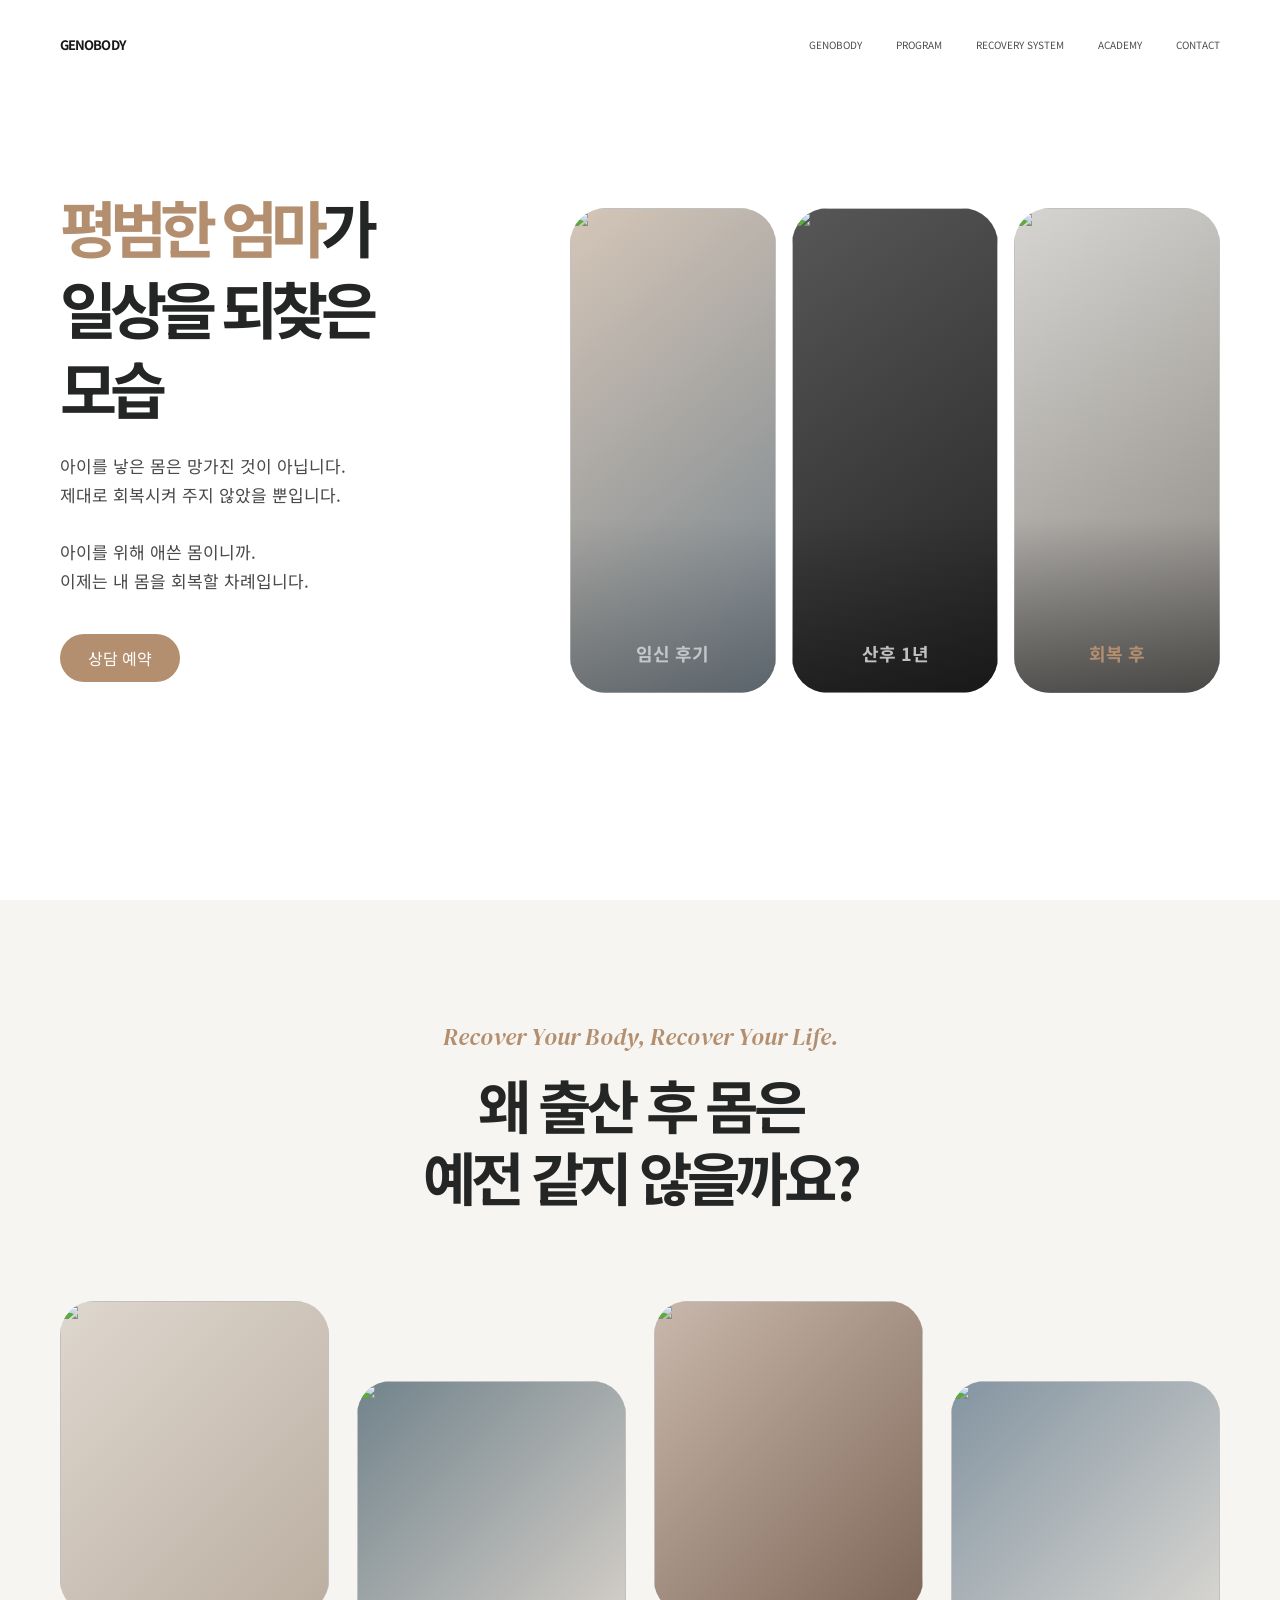
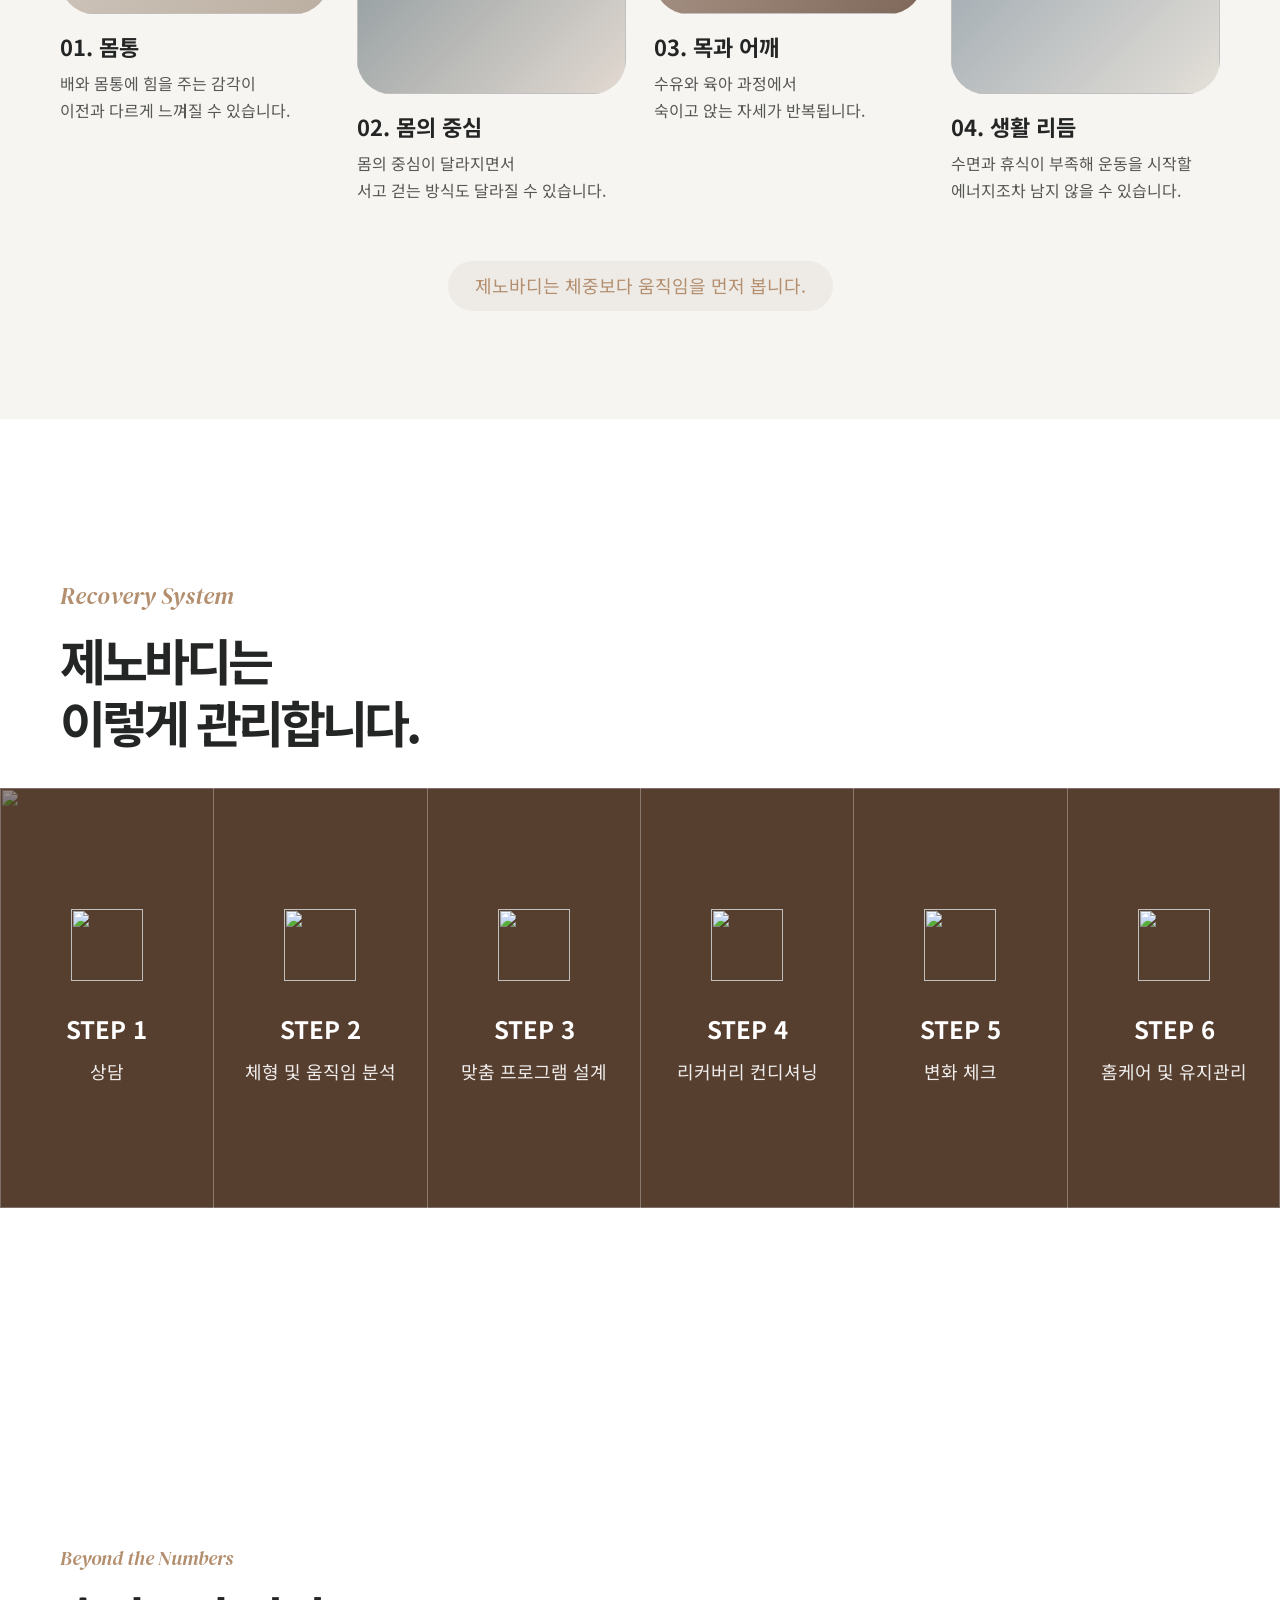
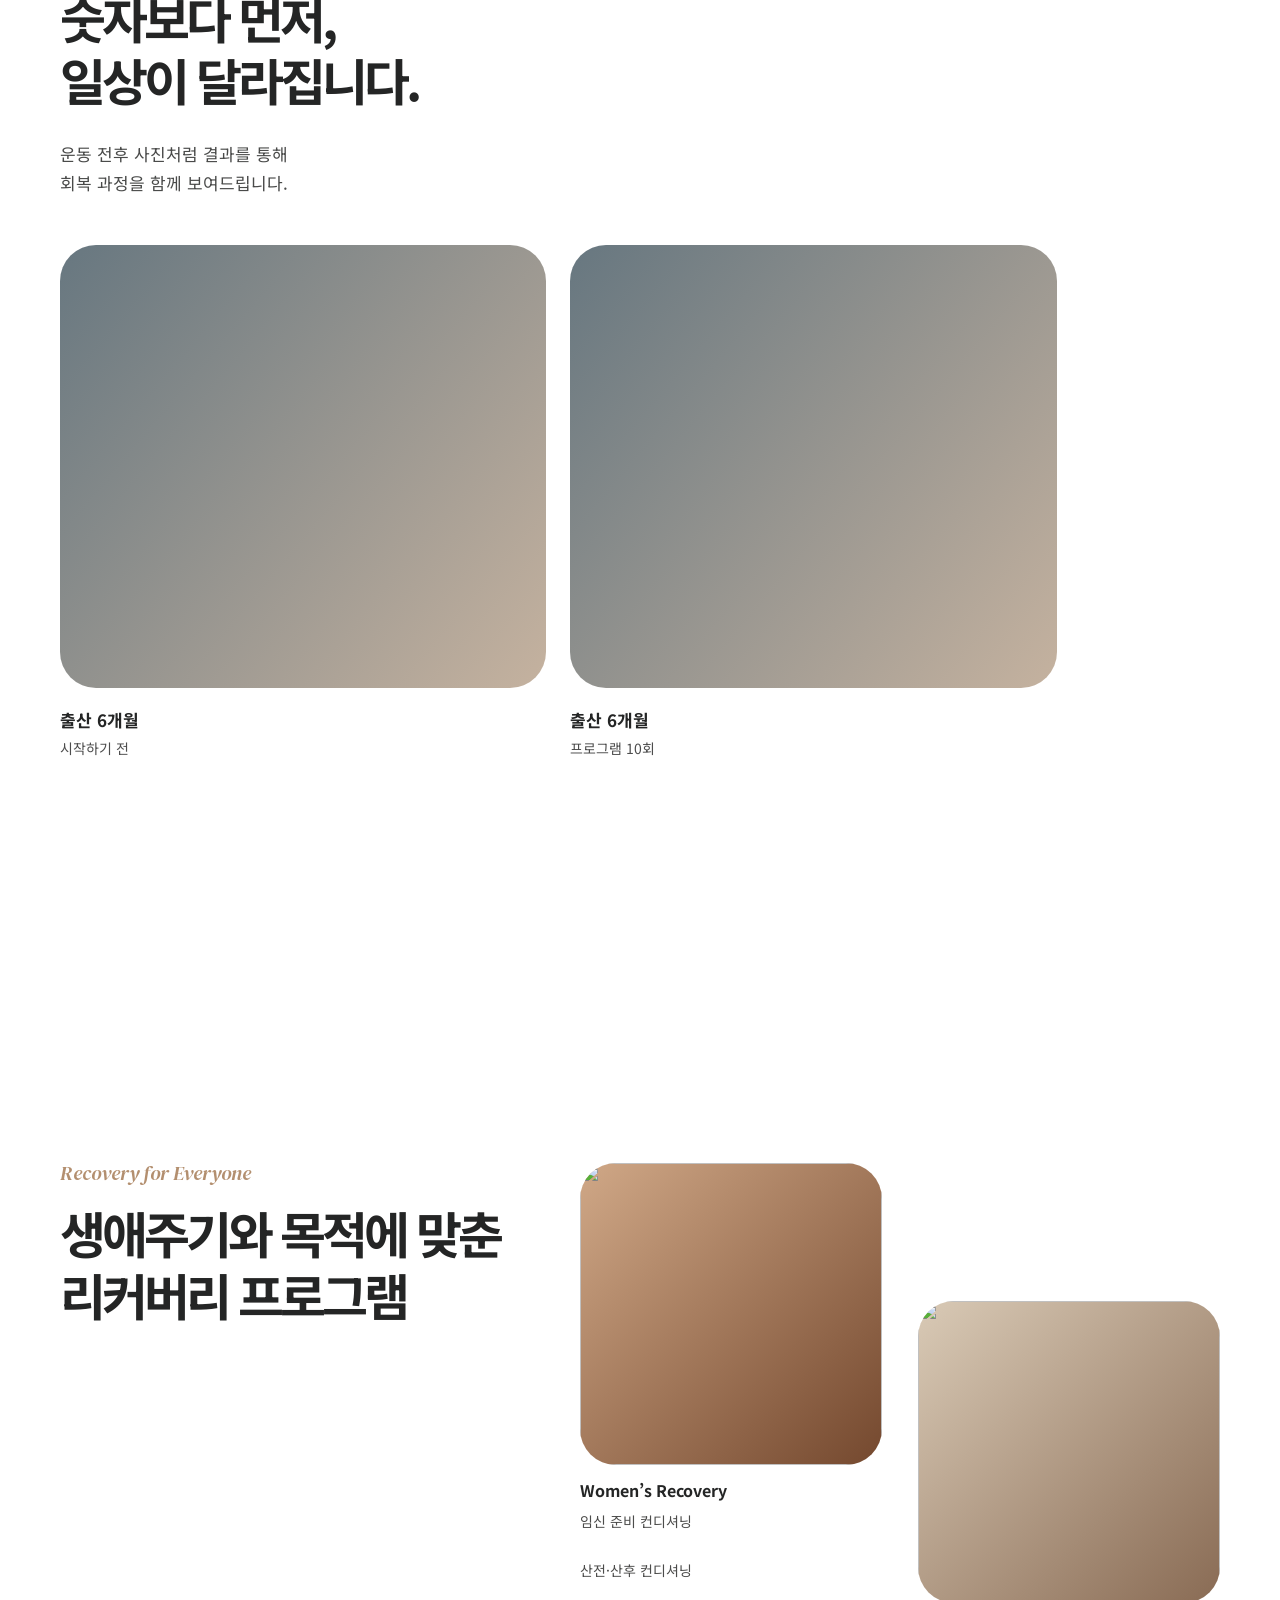
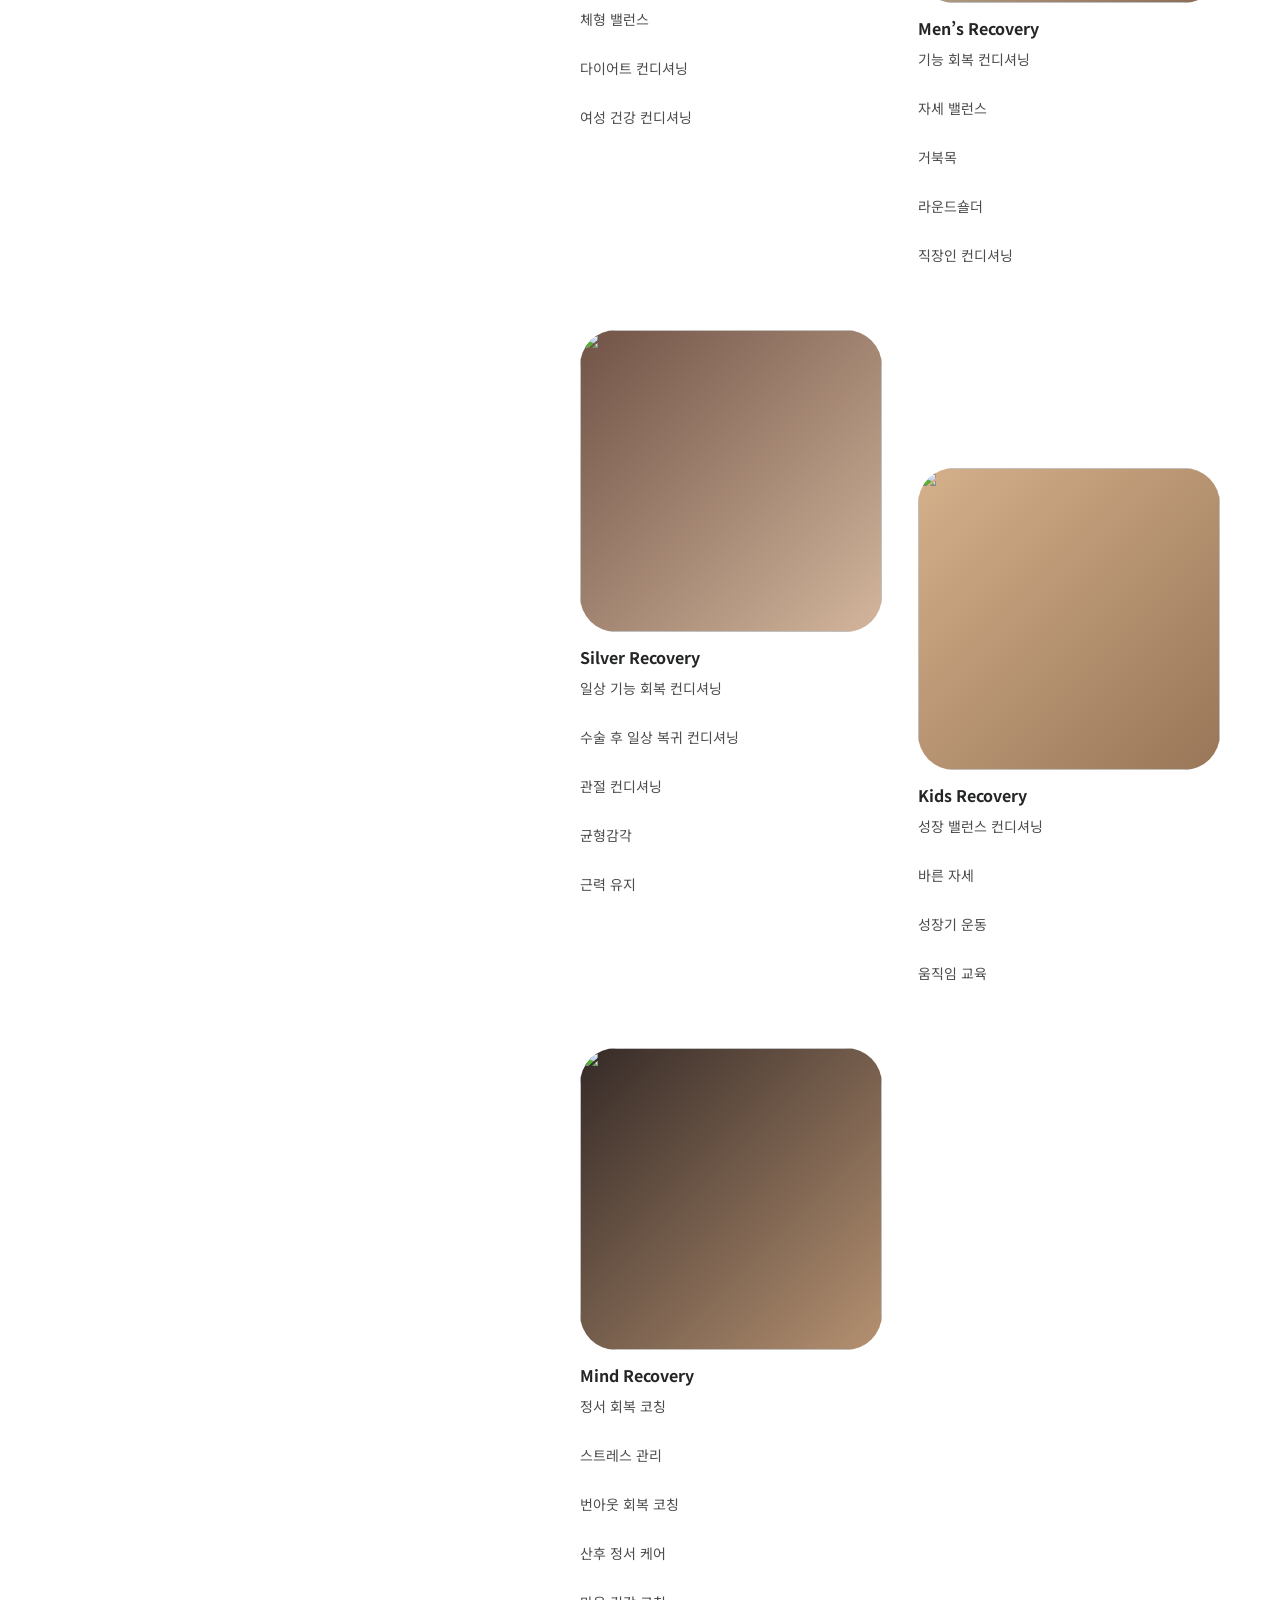
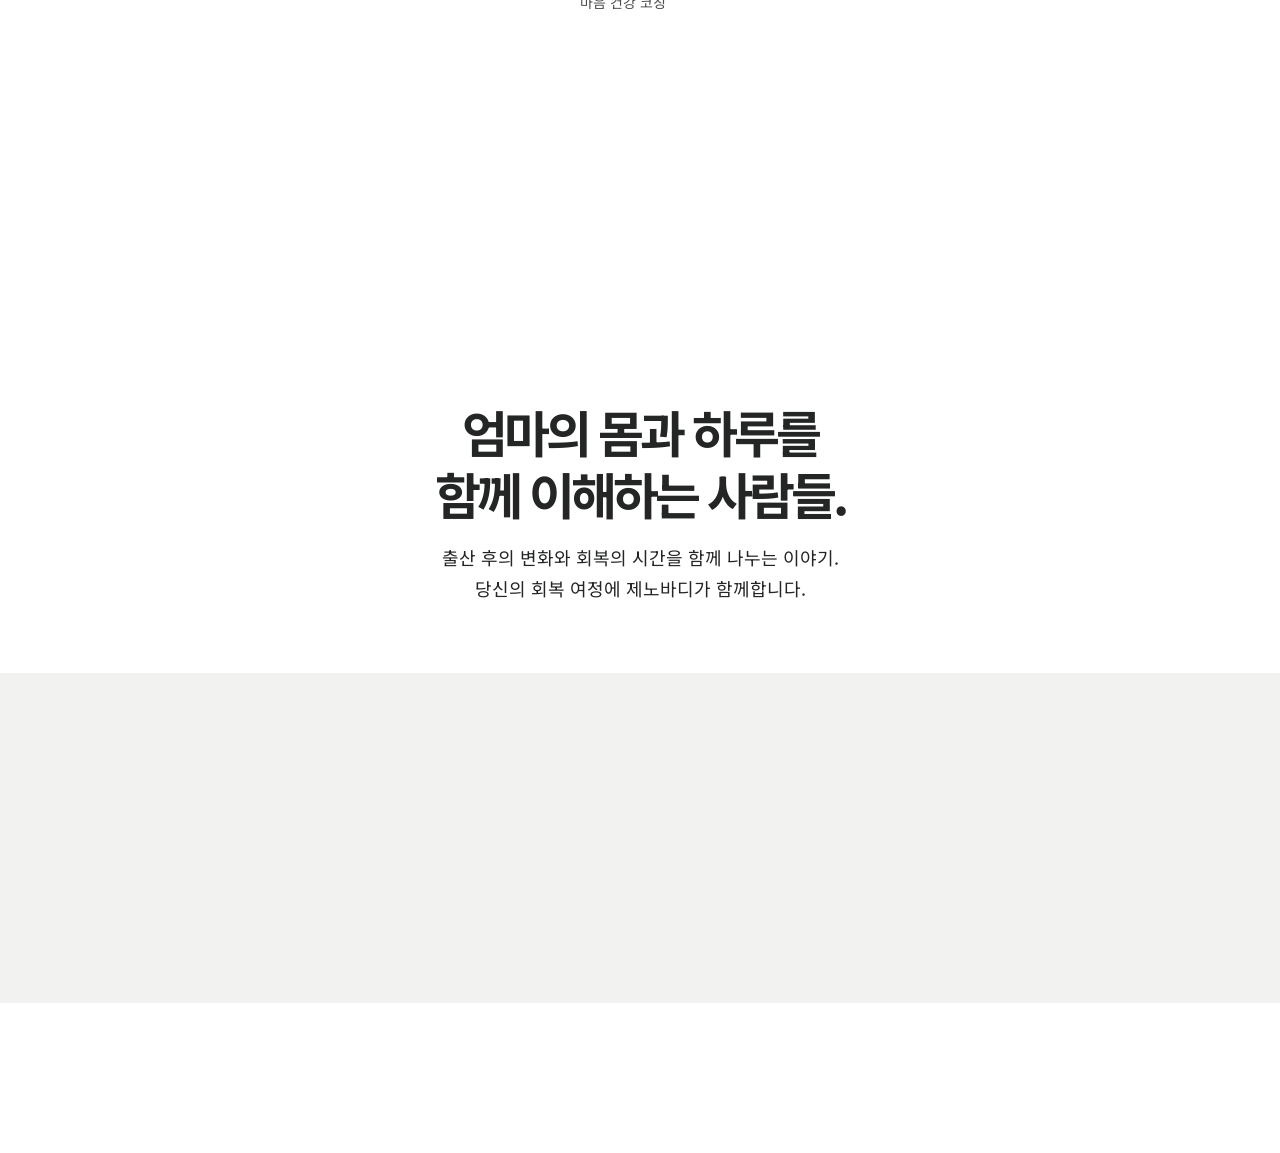
==== main/index.html @ fc2c7674 "Preserve responsive recovery-page spacing for GitHub Pages publishing Consolidate the latest spacing" ====
<!doctype html>
<html lang="ko">
  <head>
    <meta charset="UTF-8" />
    <meta name="viewport" content="width=device-width, initial-scale=1.0" />
    <title>GENOBODY — Recovery Your Body, Recover Your Life.</title>
    <link rel="stylesheet" href="../css/index.css" />
  </head>
  <body>
    <div id="geno-mom-page" class="geno-mom-page">
      <header class="geno-mom-header geno-mom-wrap">
        <a class="geno-mom-brand" href="#geno-mom-page">GENOBODY</a>
        <nav class="geno-mom-nav" aria-label="주 메뉴">
          <a href="#geno-mom-recovery">GENOBODY</a>
          <a href="#geno-mom-program">PROGRAM</a>
          <a href="#geno-mom-system">RECOVERY SYSTEM</a>
          <a href="#geno-mom-numbers">ACADEMY</a>
          <a href="#geno-mom-community">CONTACT</a>
        </nav>
      </header>
      <section class="geno-mom-hero geno-mom-wrap" aria-labelledby="geno-mom-hero-title">
        <div data-geno-mom-reveal>
          <h1 id="geno-mom-hero-title"><span class="geno-mom-accent">평범한 엄마</span>가<br class="geno-mom-break geno-mom-break--title">
            일상을 되찾은 모습
          </h1>
          <p class="geno-mom-copy">아이를 낳은 몸은 망가진 것이 아닙니다.<br class="geno-mom-break geno-mom-break--keep-mobile">
            제대로 회복시켜 주지 않았을 뿐입니다.<br class="geno-mom-break geno-mom-break--keep-mobile"><br class="geno-mom-break geno-mom-break--keep-mobile">
            아이를 위해 애쓴 몸이니까.<br class="geno-mom-break geno-mom-break--keep-mobile">
            이제는 내 몸을 회복할 차례입니다.
          </p>
          <a class="geno-mom-button" href="#geno-mom-recovery">상담 예약</a>
        </div>
        <div class="geno-mom-hero-gallery" aria-label="회복 전후 이미지 영역">
          <div class="geno-mom-media" data-geno-mom-reveal>
            <img src="https://raw.githubusercontent.com/winawon02/genobody/main/images/home_renew_01.jpg" alt="" loading="lazy">
            <span class="geno-mom-media-caption geno-mom-media-caption--half">임신 후기</span>
          </div>
          <div class="geno-mom-media" data-geno-mom-reveal>
            <img src="https://raw.githubusercontent.com/winawon02/genobody/main/images/home_renew_02.jpg" alt="" loading="lazy">
            <span class="geno-mom-media-caption geno-mom-media-caption--seventy">산후 1년</span>
          </div>
          <div class="geno-mom-media" data-geno-mom-reveal>
            <img src="https://raw.githubusercontent.com/winawon02/genobody/main/images/home_renew_03.jpg" alt="" loading="lazy">
            <span class="geno-mom-media-caption geno-mom-media-caption--accent">회복 후</span>
          </div>
        </div>
      </section>
      <section class="geno-mom-problem" id="geno-mom-recovery" aria-labelledby="geno-mom-problem-title">
        <div class="geno-mom-wrap">
          <p class="geno-mom-eyebrow" data-geno-mom-reveal>Recover Your Body, Recover Your Life.</p>
          <h2 id="geno-mom-problem-title" data-geno-mom-reveal>왜 출산 후 몸은<br class="geno-mom-break geno-mom-break--title">
            예전 같지 않을까요?
          </h2>
          <div class="geno-mom-cards">
            <article class="geno-mom-card" data-geno-mom-reveal>
              <div class="geno-mom-media">
                <img src="https://raw.githubusercontent.com/winawon02/genobody/main/images/home_renew_04.jpg" alt="" loading="lazy">
              </div>
              <strong>01. 몸통</strong>
              <p>배와 몸통에 힘을 주는 감각이<br class="geno-mom-break">
                이전과 다르게 느껴질 수 있습니다.
              </p>
            </article>
            <article class="geno-mom-card" data-geno-mom-reveal>
              <div class="geno-mom-media">
                <img src="https://raw.githubusercontent.com/winawon02/genobody/main/images/home_renew_05.jpg" alt="" loading="lazy">
              </div>
              <strong>02. 몸의 중심</strong>
              <p>몸의 중심이 달라지면서<br class="geno-mom-break">
                서고 걷는 방식도 달라질 수 있습니다.
              </p>
            </article>
            <article class="geno-mom-card" data-geno-mom-reveal>
              <div class="geno-mom-media">
                <img src="https://raw.githubusercontent.com/winawon02/genobody/main/images/home_renew_06.jpg" alt="" loading="lazy">
              </div>
              <strong>03. 목과 어깨</strong>
              <p>수유와 육아 과정에서<br class="geno-mom-break">
                숙이고 앉는 자세가 반복됩니다.
              </p>
            </article>
            <article class="geno-mom-card" data-geno-mom-reveal>
              <div class="geno-mom-media">
                <img src="https://raw.githubusercontent.com/winawon02/genobody/main/images/home_renew_07.jpg" alt="" loading="lazy">
              </div>
              <strong>04. 생활 리듬</strong>
              <p>수면과 휴식이 부족해 운동을 시작할<br class="geno-mom-break test">
                에너지조차 남지 않을 수 있습니다.
              </p>
            </article>
          </div>
          <span class="geno-mom-problem-note" data-geno-mom-reveal>제노바디는 체중보다 움직임을 먼저 봅니다.</span>
        </div>
      </section>
      <section class="geno-mom-system" id="geno-mom-system" aria-labelledby="geno-mom-system-title">
        <div class="geno-mom-system-heading geno-mom-wrap">
          <p class="geno-mom-eyebrow" data-geno-mom-reveal>Recovery System</p>
          <h2 id="geno-mom-system-title" data-geno-mom-reveal>제노바디는<br class="geno-mom-break geno-mom-break--title">
            이렇게 관리합니다.
          </h2>
        </div>
        <div class="geno-mom-banner">
          <img src="https://raw.githubusercontent.com/winawon02/genobody/main/images/home_renew_08.jpg" alt="" loading="lazy">
          <div class="geno-mom-step" data-geno-mom-reveal>
            <img class="geno-mom-step-icon" src="https://raw.githubusercontent.com/winawon02/genobody/main/images/home_process_01.png" alt="">
            <b>STEP 1</b>
            <small>상담</small>
          </div>
          <div class="geno-mom-step" data-geno-mom-reveal>
            <img class="geno-mom-step-icon" src="https://raw.githubusercontent.com/winawon02/genobody/main/images/home_process_02.png" alt="">
            <b>STEP 2</b>
            <small>체형 및 움직임 분석</small>
          </div>
          <div class="geno-mom-step" data-geno-mom-reveal>
            <img class="geno-mom-step-icon" src="https://raw.githubusercontent.com/winawon02/genobody/main/images/home_process_03.png" alt="">
            <b>STEP 3</b>
            <small>맞춤 프로그램 설계</small>
          </div>
          <div class="geno-mom-step" data-geno-mom-reveal>
            <img class="geno-mom-step-icon" src="https://raw.githubusercontent.com/winawon02/genobody/main/images/home_process_04.png" alt="">
            <b>STEP 4</b>
            <small>리커버리 컨디셔닝</small>
          </div>
          <div class="geno-mom-step" data-geno-mom-reveal>
            <img class="geno-mom-step-icon" src="https://raw.githubusercontent.com/winawon02/genobody/main/images/home_process_05.png" alt="">
            <b>STEP 5</b>
            <small>변화 체크</small>
          </div>
          <div class="geno-mom-step" data-geno-mom-reveal>
            <img class="geno-mom-step-icon" src="https://raw.githubusercontent.com/winawon02/genobody/main/images/home_process_06.png" alt="">
            <b>STEP 6</b>
            <small>홈케어 및 유지관리</small>
          </div>
        </div>
      </section>
      <section class="geno-mom-numbers" id="geno-mom-numbers" aria-labelledby="geno-mom-numbers-title">
        <div class="geno-mom-numbers-copy">
          <p class="geno-mom-eyebrow">Beyond the Numbers</p>
          <h2 id="geno-mom-numbers-title">숫자보다 먼저,<br class="geno-mom-break geno-mom-break--title">
            일상이 달라집니다.
          </h2>
          <p class="geno-mom-copy">운동 전후 사진처럼 결과를 통해<br class="geno-mom-break">
            회복 과정을 함께 보여드립니다.
          </p>
        </div>
        <div class="geno-mom-comparison" aria-label="회복 전후 사례 슬라이드. 마우스로 끌어 넘길 수 있습니다." aria-roledescription="carousel" tabindex="0">
          <div class="geno-mom-comparison-track">
            <article class="geno-mom-comparison-slide">
              <div class="geno-mom-media">
              </div>
              <b>출산 6개월</b>
              <span>시작하기 전</span>
            </article>
            <article class="geno-mom-comparison-slide">
              <div class="geno-mom-media">
              </div>
              <b>출산 6개월</b>
              <span>프로그램 10회</span>
            </article>
          </div>
        </div>
      </section>
      <section class="geno-mom-program geno-mom-wrap" id="geno-mom-program" aria-labelledby="geno-mom-program-title">
        <div class="geno-mom-program-intro" data-geno-mom-reveal>
          <p class="geno-mom-eyebrow">Recovery for Everyone</p>
          <h2 id="geno-mom-program-title">생애주기와 목적에 맞춘<br class="geno-mom-break geno-mom-break--title">
            리커버리 프로그램
          </h2>
        </div>
        <div class="geno-mom-program-grid">
          <article class="geno-mom-program-card" data-geno-mom-reveal>
            <div class="geno-mom-media">
              <img src="https://raw.githubusercontent.com/winawon02/genobody/main/images/home_renew_09.jpg" alt="" loading="lazy">
            </div>
            <h3>Women’s Recovery</h3>
            <p>임신 준비 컨디셔닝<br class="geno-mom-break geno-mom-break--keep-mobile">
              산전·산후 컨디셔닝<br class="geno-mom-break geno-mom-break--keep-mobile">
              체형 밸런스<br class="geno-mom-break geno-mom-break--keep-mobile">
              다이어트 컨디셔닝<br class="geno-mom-break geno-mom-break--keep-mobile">
              여성 건강 컨디셔닝
            </p>
          </article>
          <article class="geno-mom-program-card" data-geno-mom-reveal>
            <div class="geno-mom-media">
              <img src="https://raw.githubusercontent.com/winawon02/genobody/main/images/home_renew_10.jpg" alt="" loading="lazy">
            </div>
            <h3>Men’s Recovery</h3>
            <p>기능 회복 컨디셔닝<br class="geno-mom-break">
              자세 밸런스<br class="geno-mom-break">
              거북목<br class="geno-mom-break">
              라운드숄더<br class="geno-mom-break">
              직장인 컨디셔닝
            </p>
          </article>
          <article class="geno-mom-program-card" data-geno-mom-reveal>
            <div class="geno-mom-media">
              <img src="https://raw.githubusercontent.com/winawon02/genobody/main/images/home_renew_11.jpg" alt="" loading="lazy">
            </div>
            <h3>Silver Recovery</h3>
            <p>일상 기능 회복 컨디셔닝<br class="geno-mom-break">
              수술 후 일상 복귀 컨디셔닝<br class="geno-mom-break">
              관절 컨디셔닝<br class="geno-mom-break">
              균형감각<br class="geno-mom-break">
              근력 유지
            </p>
          </article>
          <article class="geno-mom-program-card" data-geno-mom-reveal>
            <div class="geno-mom-media">
              <img src="https://raw.githubusercontent.com/winawon02/genobody/main/images/home_renew_12.jpg" alt="" loading="lazy">
            </div>
            <h3>Kids Recovery</h3>
            <p>성장 밸런스 컨디셔닝<br class="geno-mom-break">
              바른 자세<br class="geno-mom-break">
              성장기 운동<br class="geno-mom-break">
              움직임 교육
            </p>
          </article>
          <article class="geno-mom-program-card" data-geno-mom-reveal>
            <div class="geno-mom-media">
              <img src="https://raw.githubusercontent.com/winawon02/genobody/main/images/home_renew_13.jpg" alt="" loading="lazy">
            </div>
            <h3>Mind Recovery</h3>
            <p>정서 회복 코칭<br class="geno-mom-break">
              스트레스 관리<br class="geno-mom-break">
              번아웃 회복 코칭<br class="geno-mom-break">
              산후 정서 케어<br class="geno-mom-break">
              마음 건강 코칭
            </p>
          </article>
        </div>
      </section>
      <section class="geno-mom-community" id="geno-mom-community" aria-labelledby="geno-mom-community-title">
        <div class="geno-mom-wrap">
          <h2 id="geno-mom-community-title">엄마의 몸과 하루를<br class="geno-mom-break geno-mom-break--title">
            함께 이해하는 사람들.
          </h2>
          <p>출산 후의 변화와 회복의 시간을 함께 나누는 이야기.<br class="geno-mom-break geno-mom-break--keep-mobile">
            당신의 회복 여정에 제노바디가 함께합니다.
          </p>
        </div>
        <div class="geno-mom-community-list" aria-label="커뮤니티 이미지 롤링 영역">
          <div class="geno-mom-community-track">
            <div class="geno-mom-community-set">
              <div class="geno-mom-media">
              </div>
              <div class="geno-mom-media">
              </div>
              <div class="geno-mom-media">
              </div>
              <div class="geno-mom-media">
              </div>
              <div class="geno-mom-media">
              </div>
              <div class="geno-mom-media">
              </div>
              <div class="geno-mom-media">
              </div>
              <div class="geno-mom-media">
              </div>
            </div>
            <div class="geno-mom-community-set" aria-hidden="true">
              <div class="geno-mom-media">
              </div>
              <div class="geno-mom-media">
              </div>
              <div class="geno-mom-media">
              </div>
              <div class="geno-mom-media">
              </div>
              <div class="geno-mom-media">
              </div>
              <div class="geno-mom-media">
              </div>
              <div class="geno-mom-media">
              </div>
              <div class="geno-mom-media">
              </div>
            </div>
          </div>
        </div>
      </section>
      <footer></footer>
      <script src="../js/index.js"></script>
    </div>
  </body>
</html>
---- css/index.css ----
@import url("https://fonts.googleapis.com/css2?family=DM+Serif+Display:ital@0;1&family=Noto+Sans+KR:wght@400;500;600;700&display=swap");

body { margin:0; }

#geno-mom-page { --ink:#242525; --paper:#fff; --cream:#f6f5f1; --accent:#b38f6f; --line:#e5e2dc; --content-gutter:max(60px,calc((100vw - 1440px) / 2)); --section-title-width:440px; --section-content-gap:80px; }
#geno-mom-page, #geno-mom-page * { box-sizing:border-box; }
#geno-mom-page { scroll-behavior:smooth; }
#geno-mom-page { position:relative; color:var(--ink); background:var(--paper); font-family:"Noto Sans KR", Arial, sans-serif; font-size:16px; line-height:1.65; }
#geno-mom-page img { display:block; width:100%; height:100%; object-fit:cover; }
#geno-mom-page .geno-mom-wrap { width:min(100% - 120px, 1440px); margin:auto; }
#geno-mom-page .geno-mom-eyebrow { margin:0 0 18px; color:var(--accent); font:italic 20px/1 "DM Serif Display", serif; }
#geno-mom-page .geno-mom-accent { color:var(--accent); }
#geno-mom-page h1, #geno-mom-page h2, #geno-mom-page h3, #geno-mom-page p { margin-top:0; overflow-wrap:break-word; word-break:keep-all; }
#geno-mom-page h2 { margin-bottom:36px; font-size:50px; letter-spacing:-.08em; line-height:1.24; }
#geno-mom-page .geno-mom-copy { max-width:430px; margin-bottom:38px; color:#494a49; font-size:17px; line-height:1.7; }
#geno-mom-page .geno-mom-media { position:relative; overflow:hidden; background:linear-gradient(135deg,#ded7ce,#bbaea1); }
#geno-mom-page .geno-mom-button { display:inline-flex; align-items:center; min-height:48px; padding:0 28px; border-radius:99px; background:var(--accent); color:#fff; font-size:16px; text-decoration:none; }
#geno-mom-page .geno-mom-header { position:absolute; top:0; left:50%; z-index:10; height:90px; display:flex; align-items:center; justify-content:space-between; transform:translateX(-50%); }
#geno-mom-page .geno-mom-brand { color:#161717; font-size:13px; font-weight:700; letter-spacing:-.07em; text-decoration:none; }
#geno-mom-page .geno-mom-nav { display:flex; gap:34px; }
#geno-mom-page .geno-mom-nav a { color:#4d4e4d; font-size:10px; text-decoration:none; }

#geno-mom-page .geno-mom-hero { min-height:100vh; display:grid; grid-template-columns:minmax(390px,.88fr) 1.52fr; align-items:center; gap:120px; padding:0; }
#geno-mom-page .geno-mom-hero h1 { margin-bottom:24px; font-size:62px; letter-spacing:-.11em; line-height:1.3; }
#geno-mom-page .geno-mom-hero .geno-mom-button { margin-bottom:32px; }
#geno-mom-page .geno-mom-hero-gallery { display:grid; grid-template-columns:repeat(3,1fr); gap:16px; height:485px; }
#geno-mom-page .geno-mom-hero-gallery .geno-mom-media { border-radius:36px; }
#geno-mom-page .geno-mom-hero-gallery .geno-mom-media:nth-child(1) { background:linear-gradient(140deg,#d5c6b8,#75828b); }
#geno-mom-page .geno-mom-hero-gallery .geno-mom-media:nth-child(2) { background:linear-gradient(145deg,#585757,#242424); }
#geno-mom-page .geno-mom-hero-gallery .geno-mom-media:nth-child(3) { background:linear-gradient(145deg,#d7d5d1,#888581); }
#geno-mom-page .geno-mom-media-caption { position:absolute; right:0; bottom:0; left:0; z-index:2; display:grid; height:36%; align-items:end; padding:0 16px 24px; background:linear-gradient(to bottom,transparent,rgba(0,0,0,.46)); color:#fff; font-size:18px; font-weight:700; text-align:center; }
#geno-mom-page .geno-mom-media-caption--half { opacity:.5; }
#geno-mom-page .geno-mom-media-caption--seventy { opacity:.7; }
#geno-mom-page .geno-mom-media-caption--accent { color:var(--accent); }

#geno-mom-page .geno-mom-problem { padding:125px 0 108px; background:var(--cream); text-align:center; }
#geno-mom-page .geno-mom-problem .geno-mom-wrap { width:min(100% - 120px, 1680px); }
#geno-mom-page .geno-mom-problem .geno-mom-eyebrow { margin-bottom:20px; font-size:24px; }
#geno-mom-page .geno-mom-problem h2 { margin-bottom:88px; font-size:58px; }
#geno-mom-page .geno-mom-cards { display:grid; grid-template-columns:repeat(4,1fr); gap:28px; text-align:left; }
#geno-mom-page .geno-mom-card .geno-mom-media { aspect-ratio:.86/1; border-radius:34px; margin-bottom:18px; }
#geno-mom-page .geno-mom-card:nth-child(even) { padding-top:80px; }
#geno-mom-page .geno-mom-card:nth-child(2) .geno-mom-media { background:linear-gradient(135deg,#71838b,#e2d9d1); }
#geno-mom-page .geno-mom-card:nth-child(3) .geno-mom-media { background:linear-gradient(135deg,#c9b8ac,#7e6758); }
#geno-mom-page .geno-mom-card:nth-child(4) .geno-mom-media { background:linear-gradient(135deg,#8394a1,#e5e0d9); }
#geno-mom-page .geno-mom-card strong { display:block; margin-bottom:10px; font-size:22px; line-height:1.3; }
#geno-mom-page .geno-mom-card p { margin:0; color:#575756; font-size:16px; line-height:1.65; }
#geno-mom-page .geno-mom-problem-note { display:inline-block; margin-top:58px; padding:10px 27px; border-radius:99px; color:var(--accent); background:#eeeae5; font-size:18px; }

#geno-mom-page .geno-mom-system { width:100%; padding:165px 0 190px; }
#geno-mom-page .geno-mom-system-heading { width:min(100% - 120px, 1680px); margin:0 auto; }
#geno-mom-page .geno-mom-system .geno-mom-eyebrow { margin-bottom:20px; font-size:24px; }
#geno-mom-page .geno-mom-system .geno-mom-banner { position:relative; display:grid; grid-template-columns:repeat(6,1fr); min-height:420px; overflow:hidden; color:#fff; background:#6f5f52; }
#geno-mom-page .geno-mom-system .geno-mom-banner > img { position:absolute; inset:0; z-index:0; width:100%; height:100%; object-fit:cover; }
#geno-mom-page .geno-mom-system .geno-mom-banner::before { position:absolute; z-index:1; inset:0; content:""; background:rgba(65,35,18,.52); }
#geno-mom-page .geno-mom-step { position:relative; z-index:2; display:flex; flex-direction:column; align-items:center; justify-content:center; padding:48px 18px; text-align:center; }
#geno-mom-page .geno-mom-step + .geno-mom-step { border-left:1px solid rgba(255,255,255,.3); }
#geno-mom-page .geno-mom-step-icon { display:block; width:72px; height:72px; margin-bottom:28px; object-fit:contain; }
#geno-mom-page .geno-mom-step b { display:block; margin-bottom:8px; font-size:24px; }
#geno-mom-page .geno-mom-step small { opacity:.9; font-size:18px; }

#geno-mom-page .geno-mom-numbers { display:block; padding:150px 0 205px; }
#geno-mom-page .geno-mom-numbers-copy { width:var(--section-title-width); min-width:var(--section-title-width); margin:0 0 48px var(--content-gutter); }
#geno-mom-page .geno-mom-numbers .geno-mom-comparison { width:100%; margin-left:0; padding-left:0; }
#geno-mom-page .geno-mom-numbers h2 { margin-bottom:30px; }
#geno-mom-page .geno-mom-numbers h2, #geno-mom-page .geno-mom-program h2 { min-width:var(--section-title-width); }
#geno-mom-page .geno-mom-comparison { min-width:0; overflow-x:auto; overflow-y:hidden; padding:0 0 18px; cursor:grab; -ms-overflow-style:none; scrollbar-width:none; scroll-snap-type:x mandatory; overscroll-behavior-x:contain; touch-action:pan-y; user-select:none; }
#geno-mom-page .geno-mom-comparison::-webkit-scrollbar { display:none; }
#geno-mom-page .geno-mom-comparison.geno-mom-is-dragging { cursor:grabbing; scroll-snap-type:none; }
#geno-mom-page .geno-mom-comparison-track { display:flex; width:max-content; gap:24px; padding:0 70px 0 var(--content-gutter); }
#geno-mom-page .geno-mom-comparison-slide { flex:0 0 clamp(460px,38vw,620px); scroll-snap-align:start; }
#geno-mom-page .geno-mom-comparison .geno-mom-media { aspect-ratio:1/.91; border-radius:36px; }
#geno-mom-page .geno-mom-comparison .geno-mom-media:nth-child(1) { background:linear-gradient(130deg,#677780,#c5b29f); }
#geno-mom-page .geno-mom-comparison .geno-mom-media:nth-child(2) { background:linear-gradient(130deg,#292727,#b4b4b2); }
#geno-mom-page .geno-mom-comparison b { display:block; margin-top:18px; font-size:17px; }
#geno-mom-page .geno-mom-comparison span { color:#4d4d4d; font-size:14px; }

#geno-mom-page .geno-mom-program { display:grid; grid-template-columns:var(--section-title-width) minmax(0,1fr); gap:var(--section-content-gap); padding:180px 0 250px; }
#geno-mom-page .geno-mom-program h2 { max-width:var(--section-title-width); }
#geno-mom-page .geno-mom-program-grid { display:grid; grid-template-columns:1fr 1fr; align-items:start; gap:62px 36px; }
#geno-mom-page .geno-mom-program-card .geno-mom-media { aspect-ratio:1/1; border-radius:36px; margin-bottom:12px; }
#geno-mom-page .geno-mom-program-card:nth-child(1) .geno-mom-media { background:linear-gradient(135deg,#d0a887,#74482e); }
#geno-mom-page .geno-mom-program-card:nth-child(2) { margin-top:138px; }
#geno-mom-page .geno-mom-program-card:nth-child(2) .geno-mom-media { background:linear-gradient(135deg,#d9cab6,#896b54); }
#geno-mom-page .geno-mom-program-card:nth-child(3) .geno-mom-media { background:linear-gradient(135deg,#715347,#d3b69c); }
#geno-mom-page .geno-mom-program-card:nth-child(4) { margin-top:138px; }
#geno-mom-page .geno-mom-program-card:nth-child(4) .geno-mom-media { background:linear-gradient(135deg,#d5b08b,#987657); }
#geno-mom-page .geno-mom-program-card:nth-child(5) .geno-mom-media { background:linear-gradient(135deg,#352a27,#b59171); }
#geno-mom-page .geno-mom-program-card h3 { margin:0 0 6px; font-size:16px; }
#geno-mom-page .geno-mom-program-card p { margin:0; white-space:pre-line; color:#4c4c4b; font-size:14px; line-height:1.75; }

#geno-mom-page .geno-mom-community { padding:135px 0 0; text-align:center; }
#geno-mom-page .geno-mom-community h2 { margin-bottom:18px; }
#geno-mom-page .geno-mom-community p { max-width:700px; margin:0 auto 70px; font-size:18px; line-height:1.7; }
#geno-mom-page .geno-mom-community-list { overflow:hidden; width:100%; }
#geno-mom-page .geno-mom-community-track { display:flex; width:max-content; gap:16px; animation:geno-mom-community-roll 38s linear infinite; }
#geno-mom-page .geno-mom-community-set { display:flex; gap:16px; }
#geno-mom-page .geno-mom-community-list .geno-mom-media { height:330px; flex:0 0 350px; border-radius:0; background:#f2f2f1; }
#geno-mom-page .geno-mom-community-list .geno-mom-media:nth-child(2) { flex-basis:430px; }
#geno-mom-page .geno-mom-community-list .geno-mom-media:nth-child(3) { flex-basis:310px; }
#geno-mom-page .geno-mom-community-list .geno-mom-media:nth-child(4) { flex-basis:390px; }
#geno-mom-page .geno-mom-community-list .geno-mom-media:nth-child(5) { flex-basis:335px; }
#geno-mom-page .geno-mom-community-list .geno-mom-media:nth-child(6) { flex-basis:450px; }
#geno-mom-page .geno-mom-community-list .geno-mom-media:nth-child(7) { flex-basis:300px; }
#geno-mom-page .geno-mom-community-list .geno-mom-media:nth-child(8) { flex-basis:375px; }
#geno-mom-page .geno-mom-community-list:hover .geno-mom-community-track { animation-play-state:paused; }
@keyframes geno-mom-community-roll { to { transform:translateX(calc(-50% - 8px)); } }
@media (min-width:701px) { #geno-mom-page .geno-mom-program-intro { position:sticky; top:120px; align-self:start; } }
@media (prefers-reduced-motion: no-preference) {
  #geno-mom-page.geno-mom-motion-ready [data-geno-mom-reveal] { opacity:0; transform:translateY(42px); transition:opacity .7s ease,transform .8s cubic-bezier(.22,1,.36,1); transition-delay:var(--reveal-delay,0ms); will-change:opacity,transform; }
  #geno-mom-page.geno-mom-motion-ready .geno-mom-step[data-geno-mom-reveal] { transform:translateY(20px) scale(.96); }
  #geno-mom-page.geno-mom-motion-ready [data-geno-mom-reveal].geno-mom-is-visible { opacity:1; transform:translateY(0) scale(1); }
  #geno-mom-page .geno-mom-hero > :first-child { --reveal-delay:80ms; }
  #geno-mom-page .geno-mom-hero-gallery .geno-mom-media:nth-child(1) { --reveal-delay:180ms; }
  #geno-mom-page .geno-mom-hero-gallery .geno-mom-media:nth-child(2) { --reveal-delay:300ms; }
  #geno-mom-page .geno-mom-hero-gallery .geno-mom-media:nth-child(3) { --reveal-delay:420ms; }
  #geno-mom-page .geno-mom-problem .geno-mom-card:nth-child(1), #geno-mom-page .geno-mom-system .geno-mom-step:nth-child(1), #geno-mom-page .geno-mom-program-card:nth-child(1) { --reveal-delay:0ms; }
  #geno-mom-page .geno-mom-problem .geno-mom-card:nth-child(2), #geno-mom-page .geno-mom-system .geno-mom-step:nth-child(2), #geno-mom-page .geno-mom-program-card:nth-child(2) { --reveal-delay:90ms; }
  #geno-mom-page .geno-mom-problem .geno-mom-card:nth-child(3), #geno-mom-page .geno-mom-system .geno-mom-step:nth-child(3), #geno-mom-page .geno-mom-program-card:nth-child(3) { --reveal-delay:180ms; }
  #geno-mom-page .geno-mom-problem .geno-mom-card:nth-child(4), #geno-mom-page .geno-mom-system .geno-mom-step:nth-child(4), #geno-mom-page .geno-mom-program-card:nth-child(4) { --reveal-delay:270ms; }
  #geno-mom-page .geno-mom-system .geno-mom-step:nth-child(5), #geno-mom-page .geno-mom-program-card:nth-child(5) { --reveal-delay:360ms; }
  #geno-mom-page .geno-mom-system .geno-mom-step:nth-child(6) { --reveal-delay:450ms; }
}
@media (prefers-reduced-motion: reduce) { #geno-mom-page .geno-mom-community-list { overflow-x:auto; } #geno-mom-page .geno-mom-community-track { animation:none; } }
#geno-mom-page footer { height:150px; }

@media (max-width: 700px) {
  #geno-mom-page { font-size:14px; }
  #geno-mom-page .geno-mom-break { display:none; }
  #geno-mom-page .geno-mom-break--title { display:block; }
  #geno-mom-page .geno-mom-break--keep-mobile { display:block; }
  #geno-mom-page .geno-mom-wrap { width:min(100% - 40px, 520px); }
  #geno-mom-page .geno-mom-header { height:62px; }
  #geno-mom-page .geno-mom-brand { font-size:10px; }
  #geno-mom-page .geno-mom-nav { gap:10px; }
  #geno-mom-page .geno-mom-nav a { font-size:7px; }
  #geno-mom-page .geno-mom-eyebrow { margin-bottom:12px; font-size:16px; }
  #geno-mom-page h2 { margin-bottom:24px; font-size:32px; }
  #geno-mom-page .geno-mom-copy { max-width:340px; margin-bottom:28px; font-size:clamp(15px,4vw,17px); }
  #geno-mom-page .geno-mom-button { min-height:40px; padding:0 22px; font-size:14px; }
  #geno-mom-page .geno-mom-hero { min-height:0; grid-template-columns:1fr; gap:52px; padding:120px 0 80px; }
  #geno-mom-page .geno-mom-hero h1 { margin:24px 0 28px; font-size:clamp(34px,9vw,42px); }
  #geno-mom-page .geno-mom-hero-gallery { grid-template-columns:1fr; height:auto; gap:16px; }
  #geno-mom-page .geno-mom-hero-gallery .geno-mom-media { aspect-ratio:1/1; }
  #geno-mom-page .geno-mom-hero-gallery .geno-mom-media { border-radius:20px; }
  #geno-mom-page .geno-mom-media-caption { padding-bottom:20px; font-size:clamp(16px,4.5vw,20px); }
  #geno-mom-page .geno-mom-problem { padding:72px 0 62px; }
  #geno-mom-page .geno-mom-problem .geno-mom-wrap { width:min(100% - 40px, 520px); }
  #geno-mom-page .geno-mom-problem .geno-mom-eyebrow { margin-bottom:12px; font-size:18px; }
  #geno-mom-page .geno-mom-problem h2 { margin-bottom:48px; font-size:38px; }
  #geno-mom-page .geno-mom-cards { grid-template-columns:repeat(2,1fr); gap:24px 12px; }
  #geno-mom-page .geno-mom-card .geno-mom-media { margin-bottom:10px; border-radius:20px; }
  #geno-mom-page .geno-mom-card:nth-child(even) { padding-top:24px; }
  #geno-mom-page .geno-mom-card strong { margin-bottom:5px; font-size:14px; }
  #geno-mom-page .geno-mom-card p { font-size:12px; }
  #geno-mom-page .geno-mom-problem-note { margin-top:32px; padding:7px 18px; font-size:12px; }
  #geno-mom-page .geno-mom-system { padding:85px 0 100px; }
  #geno-mom-page .geno-mom-system-heading { width:min(100% - 40px, 520px); }
  #geno-mom-page .geno-mom-system .geno-mom-banner { min-height:230px; padding:0; }
  #geno-mom-page .geno-mom-system .geno-mom-banner { grid-template-columns:repeat(3,1fr); }
  #geno-mom-page .geno-mom-step { min-height:164px; padding:24px 10px; }
  #geno-mom-page .geno-mom-step:nth-of-type(3n + 1) { border-left:0; }
  #geno-mom-page .geno-mom-step:nth-of-type(n + 4) { border-top:1px solid rgba(255,255,255,.3); }
  #geno-mom-page .geno-mom-step-icon { width:34px; height:34px; margin-bottom:12px; }
  #geno-mom-page .geno-mom-step b { font-size:11px; }
  #geno-mom-page .geno-mom-step small { font-size:9px; }
  #geno-mom-page .geno-mom-numbers { display:block; padding:82px 0 100px; }
  #geno-mom-page .geno-mom-numbers-copy { width:auto; min-width:0; margin:0 20px 35px; }
  #geno-mom-page .geno-mom-numbers h2, #geno-mom-page .geno-mom-program h2 { min-width:0; }
  #geno-mom-page .geno-mom-comparison { padding-left:20px; padding-bottom:12px; }
  #geno-mom-page .geno-mom-numbers .geno-mom-comparison { width:100%; margin-left:0; padding-left:0; }
  #geno-mom-page .geno-mom-comparison-track { gap:12px; padding-left:20px; }
  #geno-mom-page .geno-mom-comparison-slide { flex-basis:78vw; }
  #geno-mom-page .geno-mom-comparison b { margin-top:10px; font-size:14px; }
  #geno-mom-page .geno-mom-comparison span { font-size:12px; }
  #geno-mom-page .geno-mom-comparison .geno-mom-media, #geno-mom-page .geno-mom-program-card .geno-mom-media { border-radius:20px; }
  #geno-mom-page .geno-mom-program { grid-template-columns:1fr; gap:48px; padding:85px 0 110px; }
  #geno-mom-page .geno-mom-program-grid { gap:35px 16px; }
  #geno-mom-page .geno-mom-program-card:nth-child(2) { margin-top:70px; }
  #geno-mom-page .geno-mom-program-card:nth-child(4) { margin-top:70px; }
  #geno-mom-page .geno-mom-program-card h3 { margin-bottom:4px; font-size:16px; }
  #geno-mom-page .geno-mom-program-card p { white-space:normal; font-size:13px; line-height:1.7; }
  #geno-mom-page .geno-mom-community { padding-top:85px; }
  #geno-mom-page .geno-mom-community p { margin-bottom:45px; font-size:14px; }
  #geno-mom-page .geno-mom-community-track, #geno-mom-page .geno-mom-community-set { gap:10px; }
  #geno-mom-page .geno-mom-community-list .geno-mom-media { height:190px; flex-basis:210px; border-radius:0; }
  #geno-mom-page .geno-mom-community-list .geno-mom-media:nth-child(2) { flex-basis:245px; }
  #geno-mom-page .geno-mom-community-list .geno-mom-media:nth-child(3) { flex-basis:180px; }
  #geno-mom-page .geno-mom-community-list .geno-mom-media:nth-child(4) { flex-basis:225px; }
}
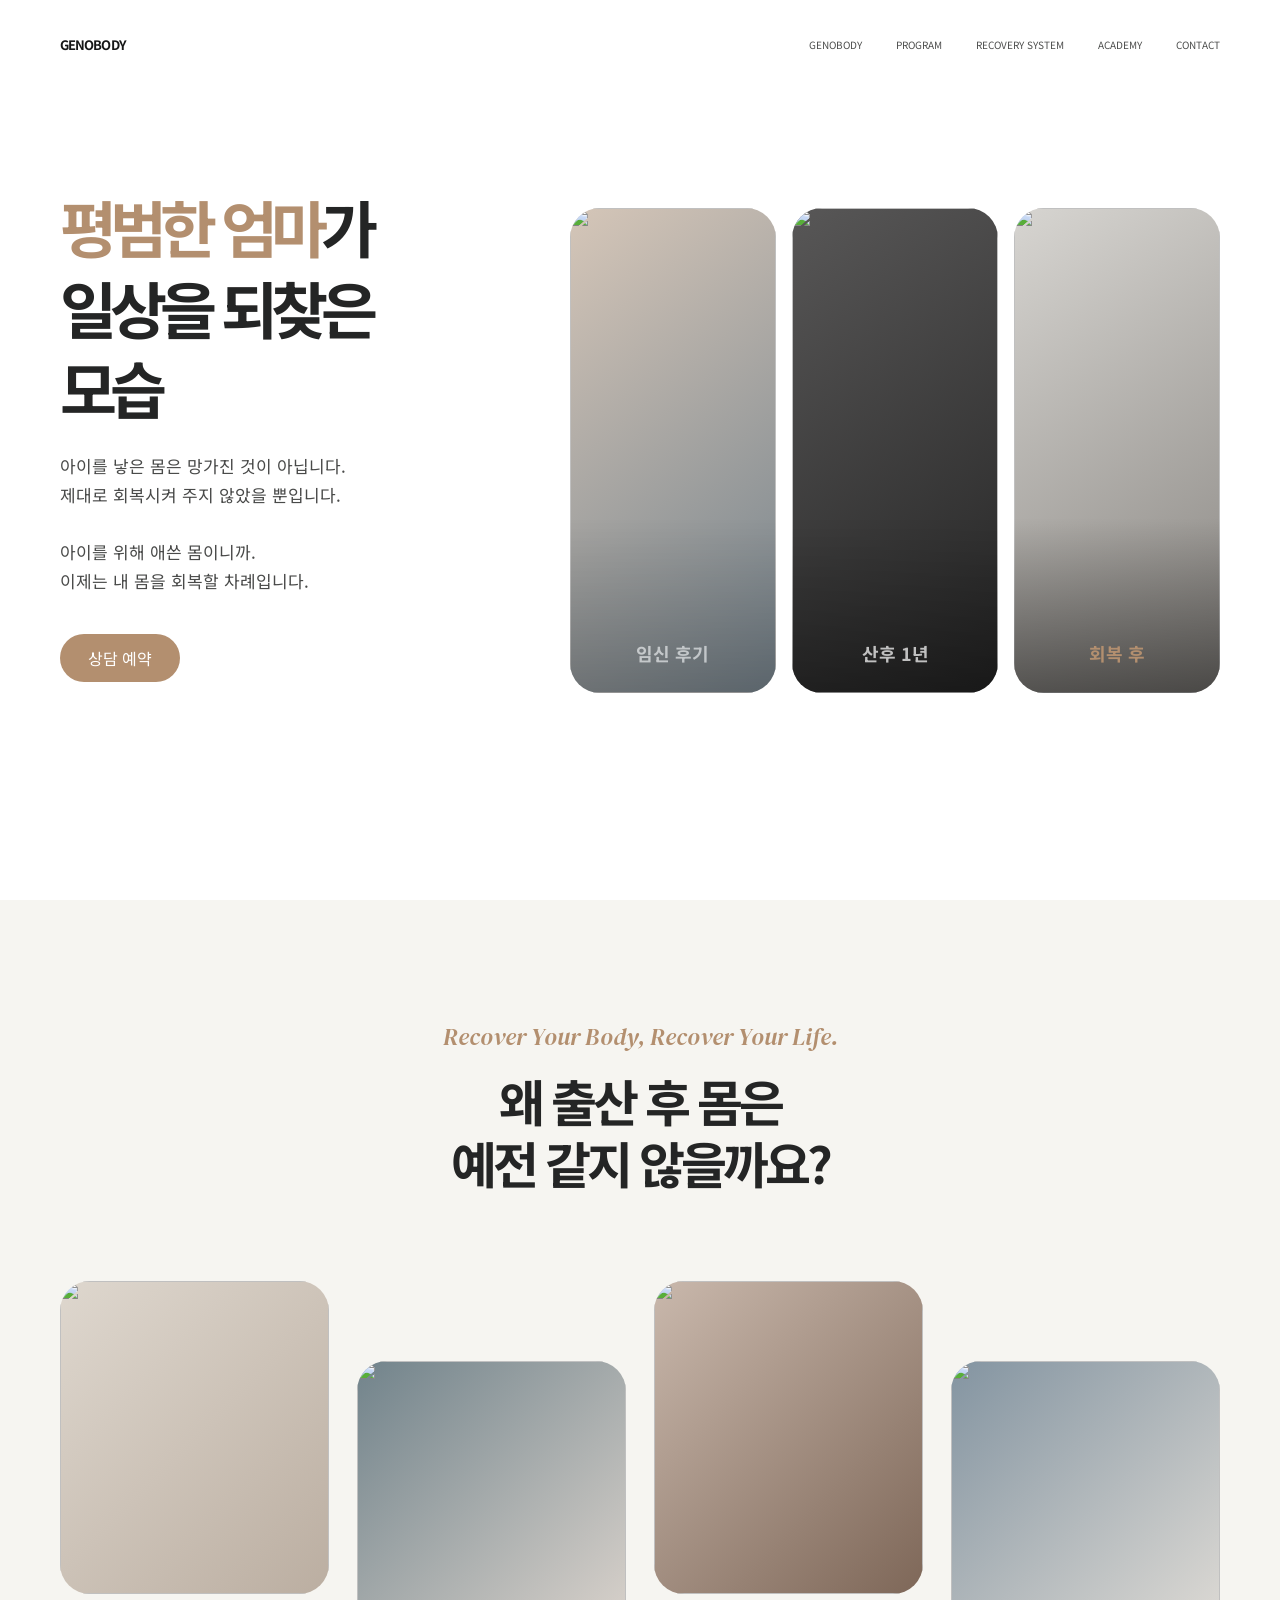
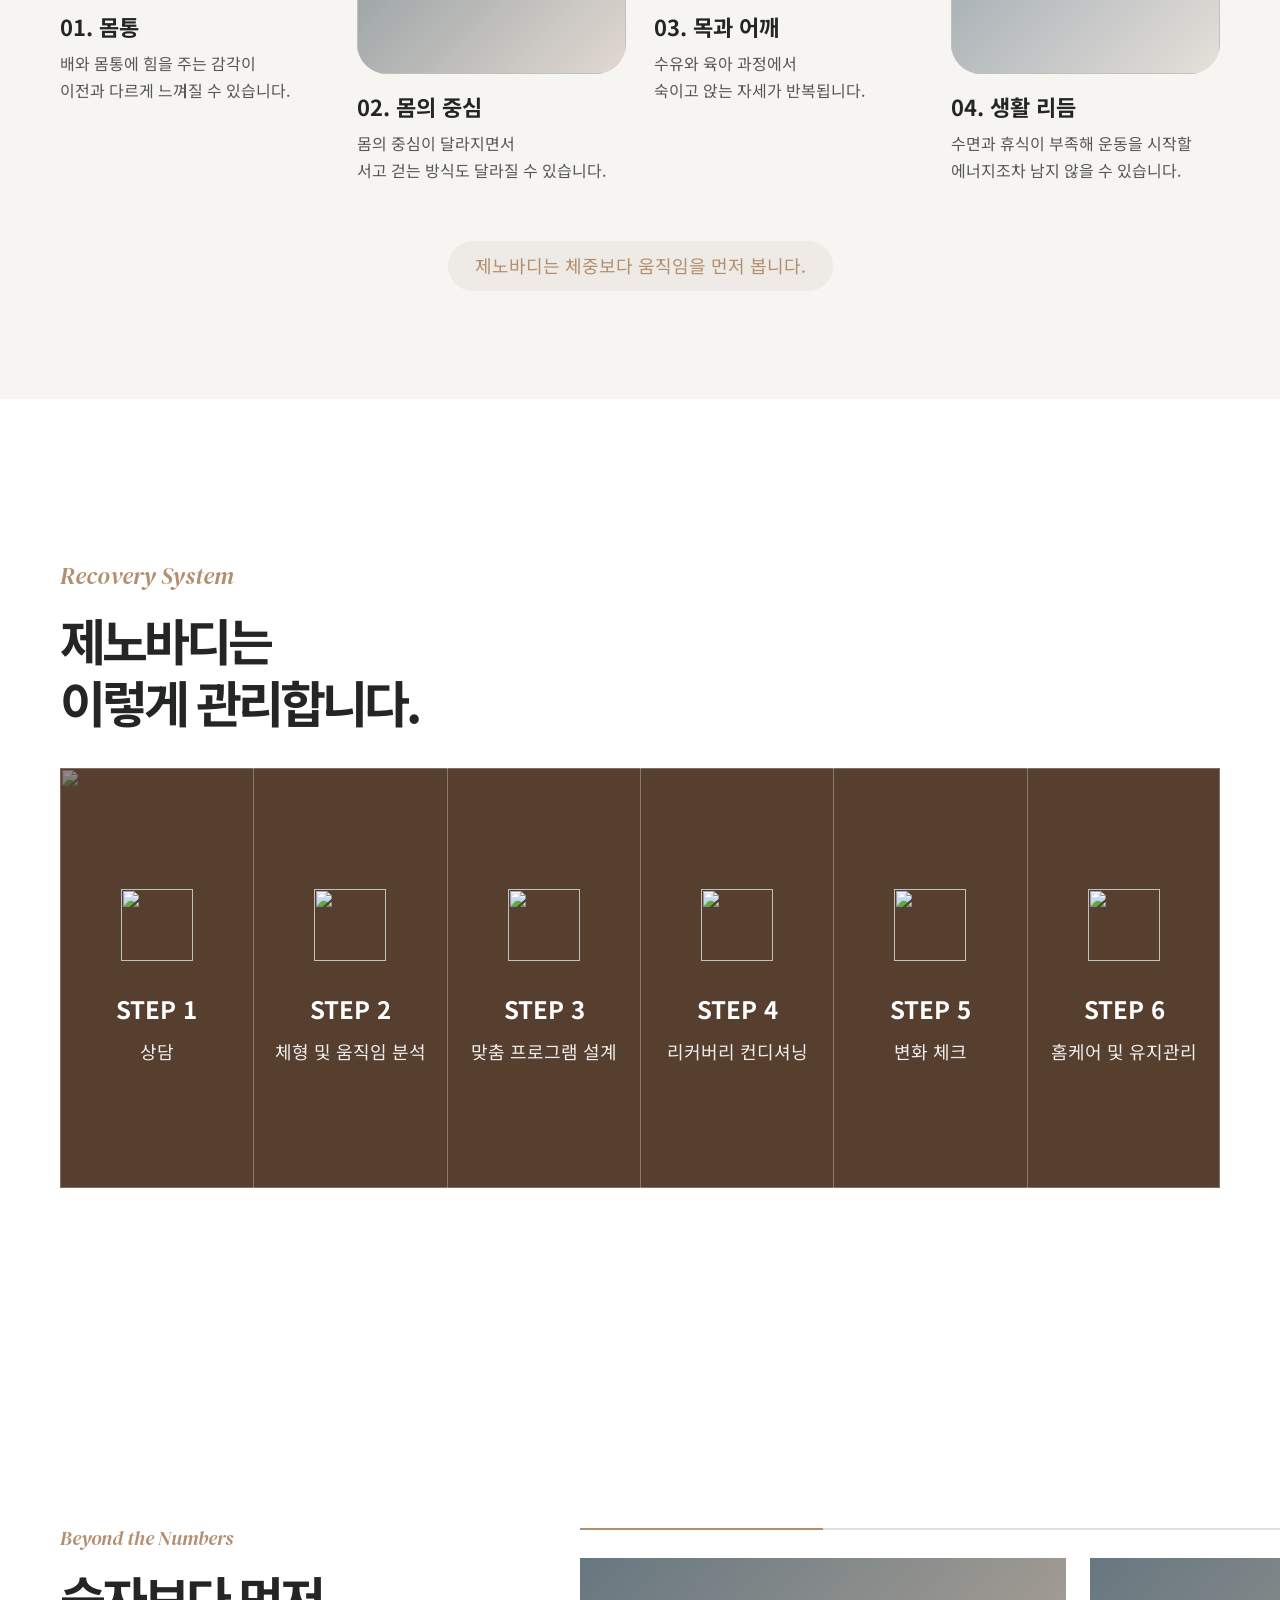
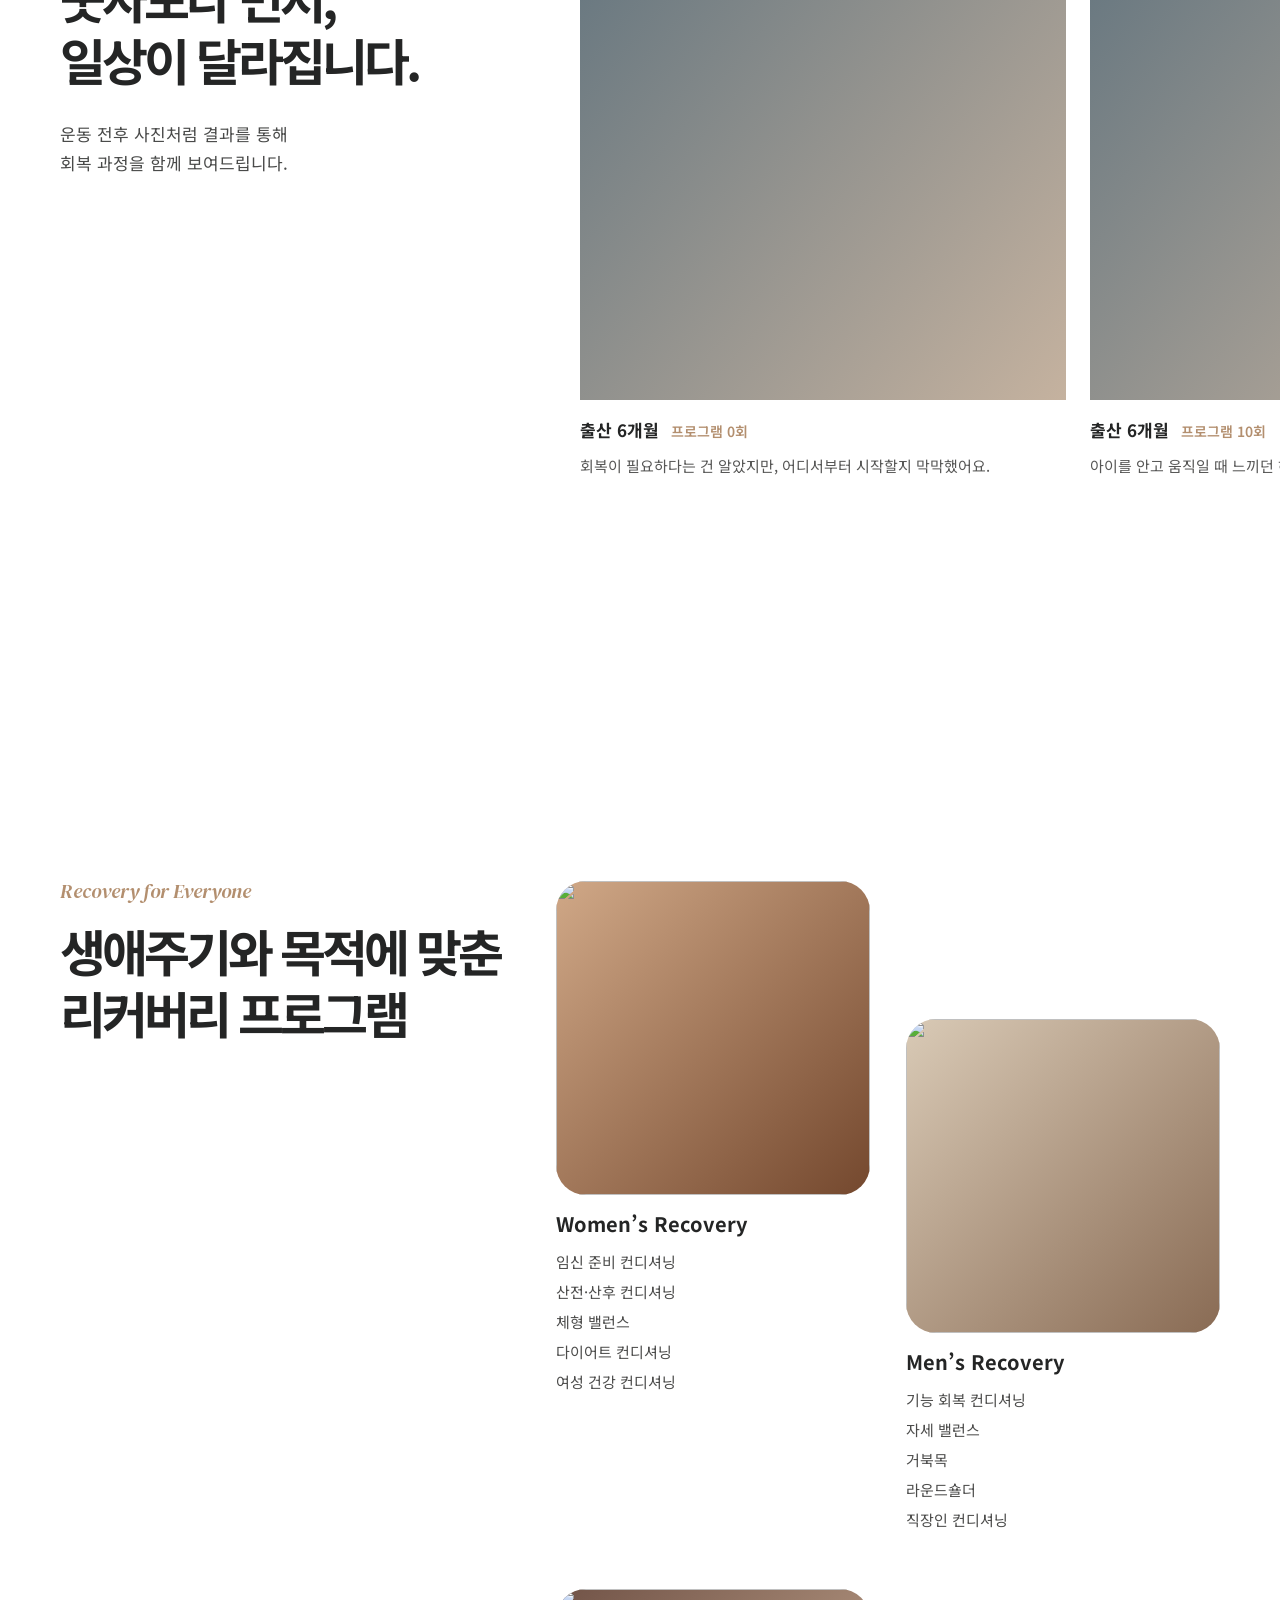
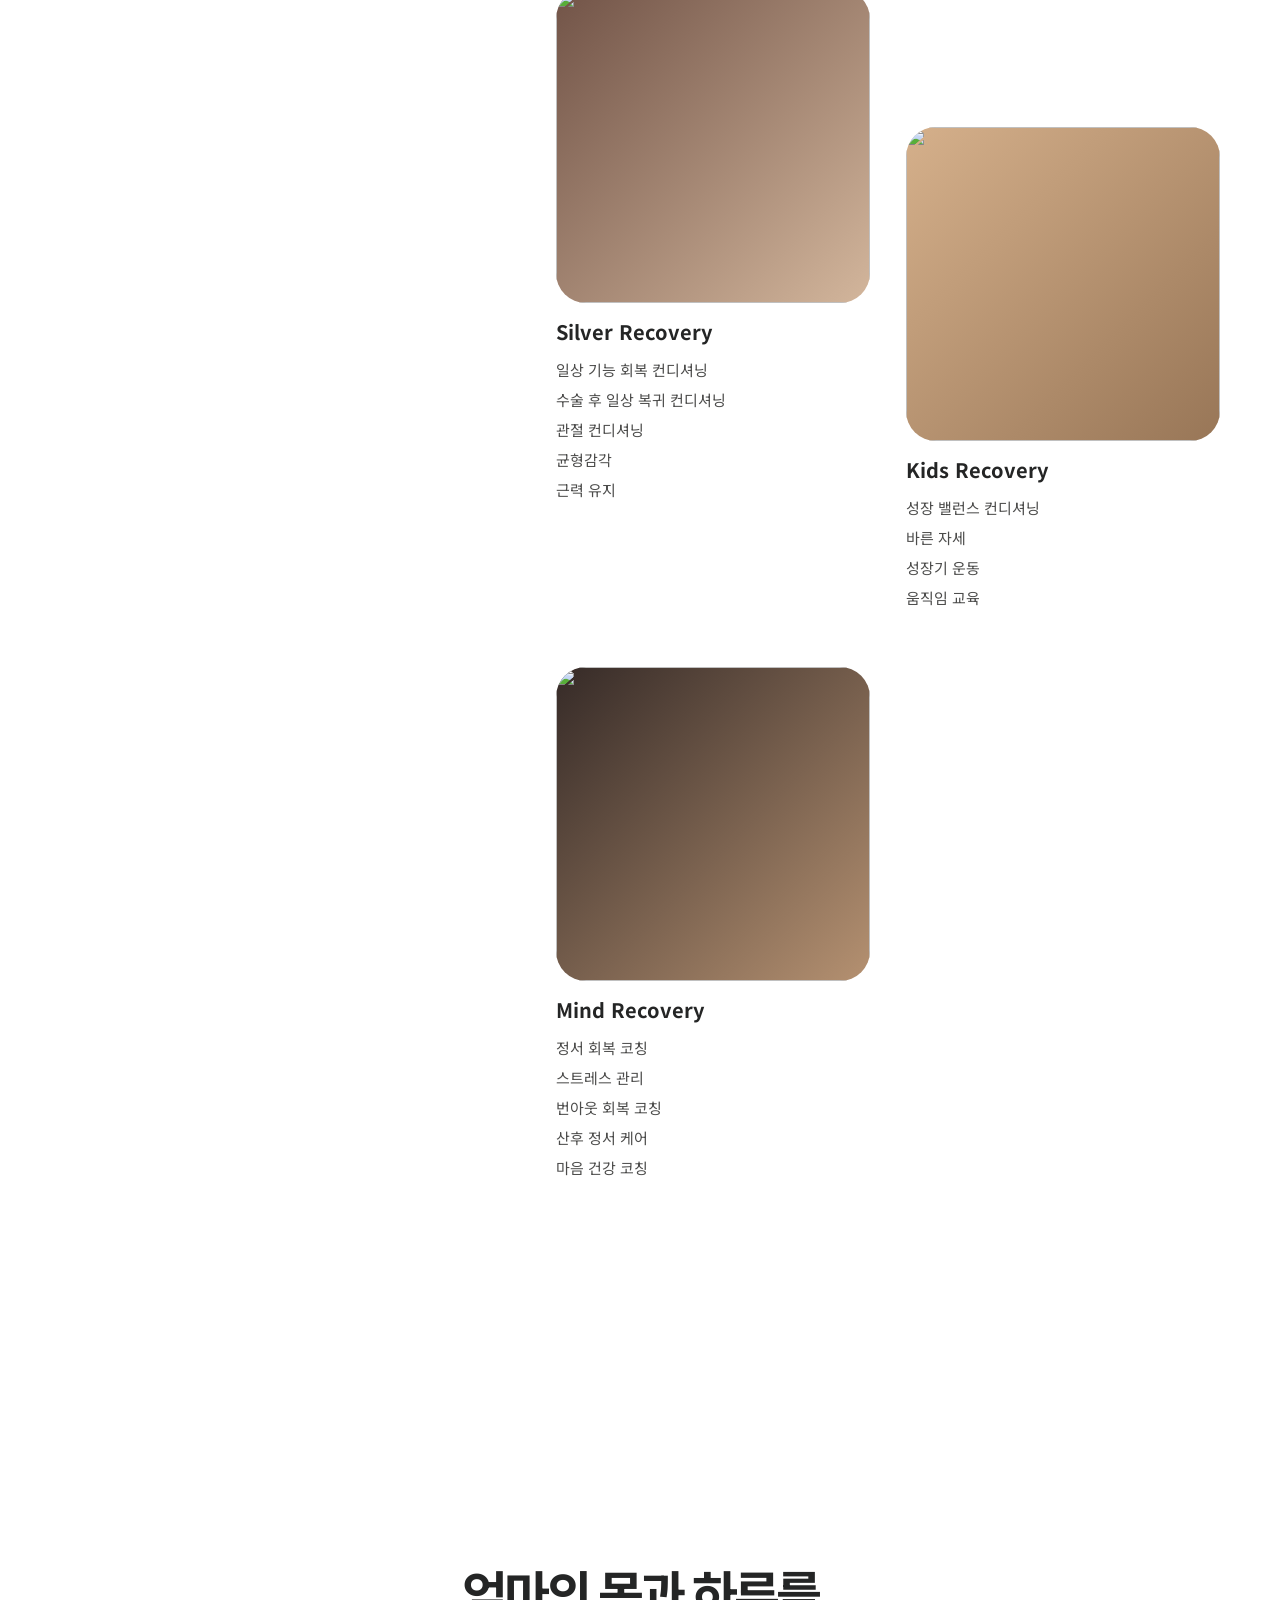
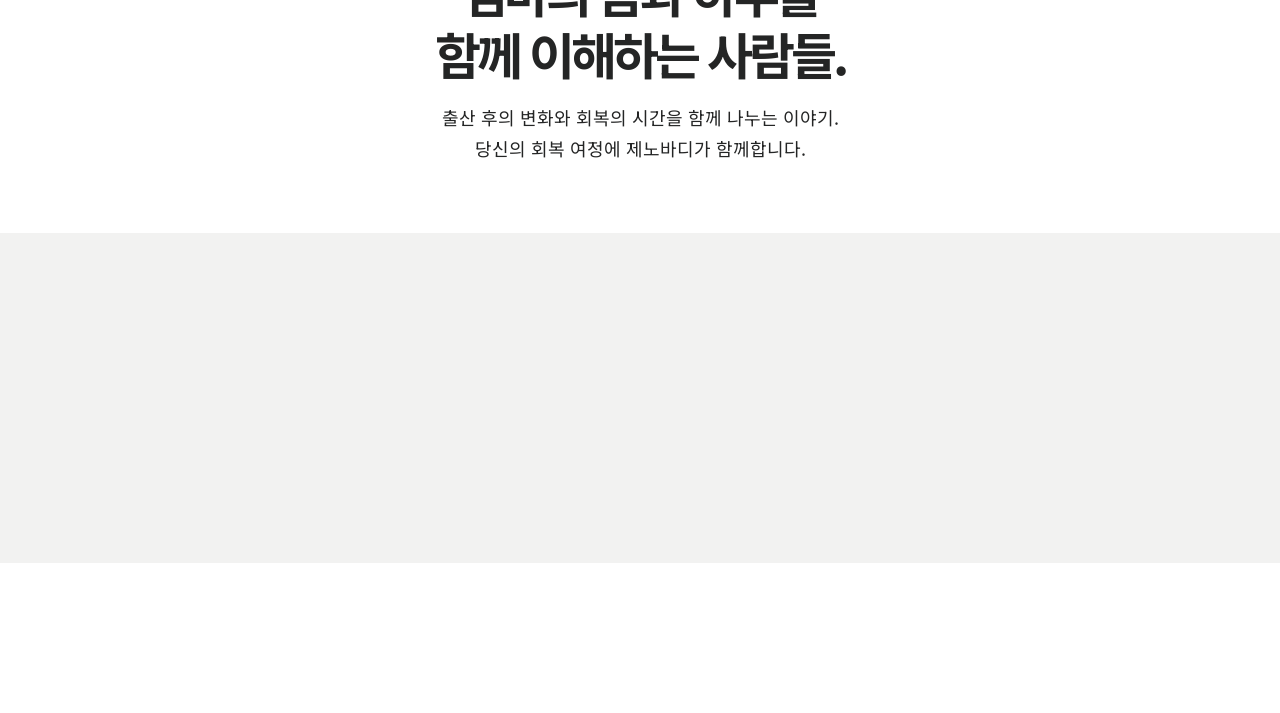
==== commit c247df8f: "Improve responsive recovery cards and drag slider feedback Refine section spacing, typography, mobil" ====
--- a/main/index.html
+++ b/main/index.html
@@ -7,6 +7,7 @@
     <link rel="stylesheet" href="../css/index.css" />
   </head>
   <body>
+
     <div id="geno-mom-page" class="geno-mom-page">
       <header class="geno-mom-header geno-mom-wrap">
         <a class="geno-mom-brand" href="#geno-mom-page">GENOBODY</a>
@@ -144,18 +145,43 @@
           </p>
         </div>
         <div class="geno-mom-comparison" aria-label="회복 전후 사례 슬라이드. 마우스로 끌어 넘길 수 있습니다." aria-roledescription="carousel" tabindex="0">
+          <div class="geno-mom-comparison-progress" aria-hidden="true"><span></span></div>
           <div class="geno-mom-comparison-track">
             <article class="geno-mom-comparison-slide">
               <div class="geno-mom-media">
               </div>
-              <b>출산 6개월</b>
-              <span>시작하기 전</span>
+              <div class="geno-mom-comparison-meta">
+                <b>출산 6개월</b>
+                <span>프로그램 0회</span>
+                <p>회복이 필요하다는 건 알았지만, 어디서부터 시작할지 막막했어요.</p>
+              </div>
             </article>
             <article class="geno-mom-comparison-slide">
               <div class="geno-mom-media">
               </div>
-              <b>출산 6개월</b>
-              <span>프로그램 10회</span>
+              <div class="geno-mom-comparison-meta">
+                <b>출산 6개월</b>
+                <span>프로그램 10회</span>
+                <p>아이를 안고 움직일 때 느끼던 허리 부담이 줄었어요.</p>
+              </div>
+            </article>
+            <article class="geno-mom-comparison-slide">
+              <div class="geno-mom-media">
+              </div>
+              <div class="geno-mom-comparison-meta">
+                <b>출산 12개월</b>
+                <span>프로그램 12회</span>
+                <p>흐트러진 자세를 바로잡는 감각을 조금씩 되찾았어요.</p>
+              </div>
+            </article>
+            <article class="geno-mom-comparison-slide">
+              <div class="geno-mom-media">
+              </div>
+              <div class="geno-mom-comparison-meta">
+                <b>출산 18개월</b>
+                <span>프로그램 16회</span>
+                <p>운동이 숙제가 아니라 나를 돌보는 시간이 됐어요.</p>
+              </div>
             </article>
           </div>
         </div>
@@ -282,5 +308,6 @@
       <footer></footer>
       <script src="../js/index.js"></script>
     </div>
+
   </body>
 </html>
--- a/css/index.css
+++ b/css/index.css
@@ -24,7 +24,7 @@
 #geno-mom-page .geno-mom-hero h1 { margin-bottom:24px; font-size:62px; letter-spacing:-.11em; line-height:1.3; }
 #geno-mom-page .geno-mom-hero .geno-mom-button { margin-bottom:32px; }
 #geno-mom-page .geno-mom-hero-gallery { display:grid; grid-template-columns:repeat(3,1fr); gap:16px; height:485px; }
-#geno-mom-page .geno-mom-hero-gallery .geno-mom-media { border-radius:36px; }
+#geno-mom-page .geno-mom-hero-gallery .geno-mom-media { border-radius:30px; }
 #geno-mom-page .geno-mom-hero-gallery .geno-mom-media:nth-child(1) { background:linear-gradient(140deg,#d5c6b8,#75828b); }
 #geno-mom-page .geno-mom-hero-gallery .geno-mom-media:nth-child(2) { background:linear-gradient(145deg,#585757,#242424); }
 #geno-mom-page .geno-mom-hero-gallery .geno-mom-media:nth-child(3) { background:linear-gradient(145deg,#d7d5d1,#888581); }
@@ -36,9 +36,9 @@
 #geno-mom-page .geno-mom-problem { padding:125px 0 108px; background:var(--cream); text-align:center; }
 #geno-mom-page .geno-mom-problem .geno-mom-wrap { width:min(100% - 120px, 1680px); }
 #geno-mom-page .geno-mom-problem .geno-mom-eyebrow { margin-bottom:20px; font-size:24px; }
-#geno-mom-page .geno-mom-problem h2 { margin-bottom:88px; font-size:58px; }
+#geno-mom-page .geno-mom-problem h2 { margin-bottom:88px; font-size:50px; }
 #geno-mom-page .geno-mom-cards { display:grid; grid-template-columns:repeat(4,1fr); gap:28px; text-align:left; }
-#geno-mom-page .geno-mom-card .geno-mom-media { aspect-ratio:.86/1; border-radius:34px; margin-bottom:18px; }
+#geno-mom-page .geno-mom-card .geno-mom-media { aspect-ratio:.86/1; border-radius:30px; margin-bottom:18px; }
 #geno-mom-page .geno-mom-card:nth-child(even) { padding-top:80px; }
 #geno-mom-page .geno-mom-card:nth-child(2) .geno-mom-media { background:linear-gradient(135deg,#71838b,#e2d9d1); }
 #geno-mom-page .geno-mom-card:nth-child(3) .geno-mom-media { background:linear-gradient(135deg,#c9b8ac,#7e6758); }
@@ -50,7 +50,7 @@
 #geno-mom-page .geno-mom-system { width:100%; padding:165px 0 190px; }
 #geno-mom-page .geno-mom-system-heading { width:min(100% - 120px, 1680px); margin:0 auto; }
 #geno-mom-page .geno-mom-system .geno-mom-eyebrow { margin-bottom:20px; font-size:24px; }
-#geno-mom-page .geno-mom-system .geno-mom-banner { position:relative; display:grid; grid-template-columns:repeat(6,1fr); min-height:420px; overflow:hidden; color:#fff; background:#6f5f52; }
+#geno-mom-page .geno-mom-system .geno-mom-banner { position:relative; display:grid; grid-template-columns:repeat(6,1fr); width:min(100% - 120px,1680px); min-height:420px; margin:0 auto; overflow:hidden; color:#fff; background:#6f5f52; }
 #geno-mom-page .geno-mom-system .geno-mom-banner > img { position:absolute; inset:0; z-index:0; width:100%; height:100%; object-fit:cover; }
 #geno-mom-page .geno-mom-system .geno-mom-banner::before { position:absolute; z-index:1; inset:0; content:""; background:rgba(65,35,18,.52); }
 #geno-mom-page .geno-mom-step { position:relative; z-index:2; display:flex; flex-direction:column; align-items:center; justify-content:center; padding:48px 18px; text-align:center; }
@@ -59,26 +59,30 @@
 #geno-mom-page .geno-mom-step b { display:block; margin-bottom:8px; font-size:24px; }
 #geno-mom-page .geno-mom-step small { opacity:.9; font-size:18px; }
 
-#geno-mom-page .geno-mom-numbers { display:block; padding:150px 0 205px; }
-#geno-mom-page .geno-mom-numbers-copy { width:var(--section-title-width); min-width:var(--section-title-width); margin:0 0 48px var(--content-gutter); }
-#geno-mom-page .geno-mom-numbers .geno-mom-comparison { width:100%; margin-left:0; padding-left:0; }
+#geno-mom-page .geno-mom-numbers { display:grid; grid-template-columns:var(--section-title-width) minmax(0,1fr); gap:var(--section-content-gap); width:min(100% - 120px,1440px); margin:0 auto; padding:150px 0 205px; }
+#geno-mom-page .geno-mom-numbers-copy { width:var(--section-title-width); min-width:var(--section-title-width); margin:0; }
+#geno-mom-page .geno-mom-numbers .geno-mom-comparison { width:calc(100% + var(--content-gutter)); margin:0; padding-left:0; align-self:start; }
 #geno-mom-page .geno-mom-numbers h2 { margin-bottom:30px; }
 #geno-mom-page .geno-mom-numbers h2, #geno-mom-page .geno-mom-program h2 { min-width:var(--section-title-width); }
-#geno-mom-page .geno-mom-comparison { min-width:0; overflow-x:auto; overflow-y:hidden; padding:0 0 18px; cursor:grab; -ms-overflow-style:none; scrollbar-width:none; scroll-snap-type:x mandatory; overscroll-behavior-x:contain; touch-action:pan-y; user-select:none; }
+#geno-mom-page .geno-mom-comparison { min-width:0; overflow-x:auto; overflow-y:hidden; padding:0 0 18px; cursor:grab; -ms-overflow-style:none; scrollbar-width:none; scroll-snap-type:none; overscroll-behavior-x:contain; touch-action:pan-y; user-select:none; }
 #geno-mom-page .geno-mom-comparison::-webkit-scrollbar { display:none; }
 #geno-mom-page .geno-mom-comparison.geno-mom-is-dragging { cursor:grabbing; scroll-snap-type:none; }
-#geno-mom-page .geno-mom-comparison-track { display:flex; width:max-content; gap:24px; padding:0 70px 0 var(--content-gutter); }
-#geno-mom-page .geno-mom-comparison-slide { flex:0 0 clamp(460px,38vw,620px); scroll-snap-align:start; }
-#geno-mom-page .geno-mom-comparison .geno-mom-media { aspect-ratio:1/.91; border-radius:36px; }
+#geno-mom-page .geno-mom-comparison-progress { position:sticky; left:0; z-index:3; width:100%; height:2px; margin:0 0 28px; background:#e4e0db; }
+#geno-mom-page .geno-mom-comparison-progress span { position:absolute; top:0; left:0; display:block; width:25%; height:2px; background:var(--accent); transition:left .12s ease,width .12s ease; }
+#geno-mom-page .geno-mom-comparison-track { display:flex; width:max-content; gap:24px; padding:0; }
+#geno-mom-page .geno-mom-comparison-slide { flex:0 0 clamp(460px,38vw,620px); }
+#geno-mom-page .geno-mom-comparison .geno-mom-media { aspect-ratio:1/.91; border-radius:0; }
 #geno-mom-page .geno-mom-comparison .geno-mom-media:nth-child(1) { background:linear-gradient(130deg,#677780,#c5b29f); }
 #geno-mom-page .geno-mom-comparison .geno-mom-media:nth-child(2) { background:linear-gradient(130deg,#292727,#b4b4b2); }
-#geno-mom-page .geno-mom-comparison b { display:block; margin-top:18px; font-size:17px; }
-#geno-mom-page .geno-mom-comparison span { color:#4d4d4d; font-size:14px; }
+#geno-mom-page .geno-mom-comparison-meta { margin-top:16px; }
+#geno-mom-page .geno-mom-comparison-meta b { display:inline-block; margin:0 8px 0 0; font-size:17px; }
+#geno-mom-page .geno-mom-comparison-meta span { color:var(--accent); font-size:14px; font-weight:600; }
+#geno-mom-page .geno-mom-comparison-meta p { max-width:520px; margin:9px 0 0; color:#575756; font-size:15px; line-height:1.65; }
 
-#geno-mom-page .geno-mom-program { display:grid; grid-template-columns:var(--section-title-width) minmax(0,1fr); gap:var(--section-content-gap); padding:180px 0 250px; }
+#geno-mom-page .geno-mom-program { display:grid; grid-template-columns:var(--section-title-width) minmax(0,1fr); gap:56px; padding:180px 0 250px; }
 #geno-mom-page .geno-mom-program h2 { max-width:var(--section-title-width); }
 #geno-mom-page .geno-mom-program-grid { display:grid; grid-template-columns:1fr 1fr; align-items:start; gap:62px 36px; }
-#geno-mom-page .geno-mom-program-card .geno-mom-media { aspect-ratio:1/1; border-radius:36px; margin-bottom:12px; }
+#geno-mom-page .geno-mom-program-card .geno-mom-media { aspect-ratio:1/1; border-radius:30px; margin-bottom:12px; }
 #geno-mom-page .geno-mom-program-card:nth-child(1) .geno-mom-media { background:linear-gradient(135deg,#d0a887,#74482e); }
 #geno-mom-page .geno-mom-program-card:nth-child(2) { margin-top:138px; }
 #geno-mom-page .geno-mom-program-card:nth-child(2) .geno-mom-media { background:linear-gradient(135deg,#d9cab6,#896b54); }
@@ -86,8 +90,8 @@
 #geno-mom-page .geno-mom-program-card:nth-child(4) { margin-top:138px; }
 #geno-mom-page .geno-mom-program-card:nth-child(4) .geno-mom-media { background:linear-gradient(135deg,#d5b08b,#987657); }
 #geno-mom-page .geno-mom-program-card:nth-child(5) .geno-mom-media { background:linear-gradient(135deg,#352a27,#b59171); }
-#geno-mom-page .geno-mom-program-card h3 { margin:0 0 6px; font-size:16px; }
-#geno-mom-page .geno-mom-program-card p { margin:0; white-space:pre-line; color:#4c4c4b; font-size:14px; line-height:1.75; }
+#geno-mom-page .geno-mom-program-card h3 { margin:0 0 14px; font-size:20px; }
+#geno-mom-page .geno-mom-program-card p { margin:0; white-space:pre-line; color:#4c4c4b; font-size:15px; line-height:1; }
 
 #geno-mom-page .geno-mom-community { padding:135px 0 0; text-align:center; }
 #geno-mom-page .geno-mom-community h2 { margin-bottom:18px; }
@@ -143,20 +147,20 @@
   #geno-mom-page .geno-mom-hero-gallery { grid-template-columns:1fr; height:auto; gap:16px; }
   #geno-mom-page .geno-mom-hero-gallery .geno-mom-media { aspect-ratio:1/1; }
   #geno-mom-page .geno-mom-hero-gallery .geno-mom-media { border-radius:20px; }
-  #geno-mom-page .geno-mom-media-caption { padding-bottom:20px; font-size:clamp(16px,4.5vw,20px); }
+  #geno-mom-page .geno-mom-media-caption { padding-bottom:20px; font-size:16px; }
   #geno-mom-page .geno-mom-problem { padding:72px 0 62px; }
   #geno-mom-page .geno-mom-problem .geno-mom-wrap { width:min(100% - 40px, 520px); }
   #geno-mom-page .geno-mom-problem .geno-mom-eyebrow { margin-bottom:12px; font-size:18px; }
-  #geno-mom-page .geno-mom-problem h2 { margin-bottom:48px; font-size:38px; }
+  #geno-mom-page .geno-mom-problem h2 { margin-bottom:48px; font-size:32px; }
   #geno-mom-page .geno-mom-cards { grid-template-columns:repeat(2,1fr); gap:24px 12px; }
-  #geno-mom-page .geno-mom-card .geno-mom-media { margin-bottom:10px; border-radius:20px; }
-  #geno-mom-page .geno-mom-card:nth-child(even) { padding-top:24px; }
+  #geno-mom-page .geno-mom-card .geno-mom-media { margin-bottom:10px; border-radius:14px; }
+  #geno-mom-page .geno-mom-card:nth-child(even) { padding-top:48px; }
   #geno-mom-page .geno-mom-card strong { margin-bottom:5px; font-size:14px; }
   #geno-mom-page .geno-mom-card p { font-size:12px; }
   #geno-mom-page .geno-mom-problem-note { margin-top:32px; padding:7px 18px; font-size:12px; }
   #geno-mom-page .geno-mom-system { padding:85px 0 100px; }
   #geno-mom-page .geno-mom-system-heading { width:min(100% - 40px, 520px); }
-  #geno-mom-page .geno-mom-system .geno-mom-banner { min-height:230px; padding:0; }
+  #geno-mom-page .geno-mom-system .geno-mom-banner { width:100%; min-height:230px; margin:0; padding:0; }
   #geno-mom-page .geno-mom-system .geno-mom-banner { grid-template-columns:repeat(3,1fr); }
   #geno-mom-page .geno-mom-step { min-height:164px; padding:24px 10px; }
   #geno-mom-page .geno-mom-step:nth-of-type(3n + 1) { border-left:0; }
@@ -164,22 +168,26 @@
   #geno-mom-page .geno-mom-step-icon { width:34px; height:34px; margin-bottom:12px; }
   #geno-mom-page .geno-mom-step b { font-size:11px; }
   #geno-mom-page .geno-mom-step small { font-size:9px; }
-  #geno-mom-page .geno-mom-numbers { display:block; padding:82px 0 100px; }
+  #geno-mom-page .geno-mom-numbers { display:block; width:100%; margin:0; padding:82px 0 100px; }
   #geno-mom-page .geno-mom-numbers-copy { width:auto; min-width:0; margin:0 20px 35px; }
   #geno-mom-page .geno-mom-numbers h2, #geno-mom-page .geno-mom-program h2 { min-width:0; }
   #geno-mom-page .geno-mom-comparison { padding-left:20px; padding-bottom:12px; }
   #geno-mom-page .geno-mom-numbers .geno-mom-comparison { width:100%; margin-left:0; padding-left:0; }
+  #geno-mom-page .geno-mom-comparison-progress { width:calc(100% - 20px); margin:0 0 20px 20px; }
   #geno-mom-page .geno-mom-comparison-track { gap:12px; padding-left:20px; }
   #geno-mom-page .geno-mom-comparison-slide { flex-basis:78vw; }
-  #geno-mom-page .geno-mom-comparison b { margin-top:10px; font-size:14px; }
-  #geno-mom-page .geno-mom-comparison span { font-size:12px; }
-  #geno-mom-page .geno-mom-comparison .geno-mom-media, #geno-mom-page .geno-mom-program-card .geno-mom-media { border-radius:20px; }
-  #geno-mom-page .geno-mom-program { grid-template-columns:1fr; gap:48px; padding:85px 0 110px; }
+  #geno-mom-page .geno-mom-comparison-meta { margin-top:10px; }
+  #geno-mom-page .geno-mom-comparison-meta b { font-size:14px; }
+  #geno-mom-page .geno-mom-comparison-meta span { font-size:12px; }
+  #geno-mom-page .geno-mom-comparison-meta p { margin-top:6px; font-size:13px; }
+  #geno-mom-page .geno-mom-program-card .geno-mom-media { border-radius:14px; }
+  #geno-mom-page .geno-mom-program { grid-template-columns:1fr; gap:32px; padding:85px 0 110px; }
   #geno-mom-page .geno-mom-program-grid { gap:35px 16px; }
   #geno-mom-page .geno-mom-program-card:nth-child(2) { margin-top:70px; }
   #geno-mom-page .geno-mom-program-card:nth-child(4) { margin-top:70px; }
-  #geno-mom-page .geno-mom-program-card h3 { margin-bottom:4px; font-size:16px; }
-  #geno-mom-page .geno-mom-program-card p { white-space:normal; font-size:13px; line-height:1.7; }
+  #geno-mom-page .geno-mom-program-card h3 { margin-bottom:8px; font-size:15px; }
+  #geno-mom-page .geno-mom-program-card p { white-space:normal; font-size:12px; line-height:1.8; }
+  #geno-mom-page .geno-mom-program-card .geno-mom-break { display:block; }
   #geno-mom-page .geno-mom-community { padding-top:85px; }
   #geno-mom-page .geno-mom-community p { margin-bottom:45px; font-size:14px; }
   #geno-mom-page .geno-mom-community-track, #geno-mom-page .geno-mom-community-set { gap:10px; }
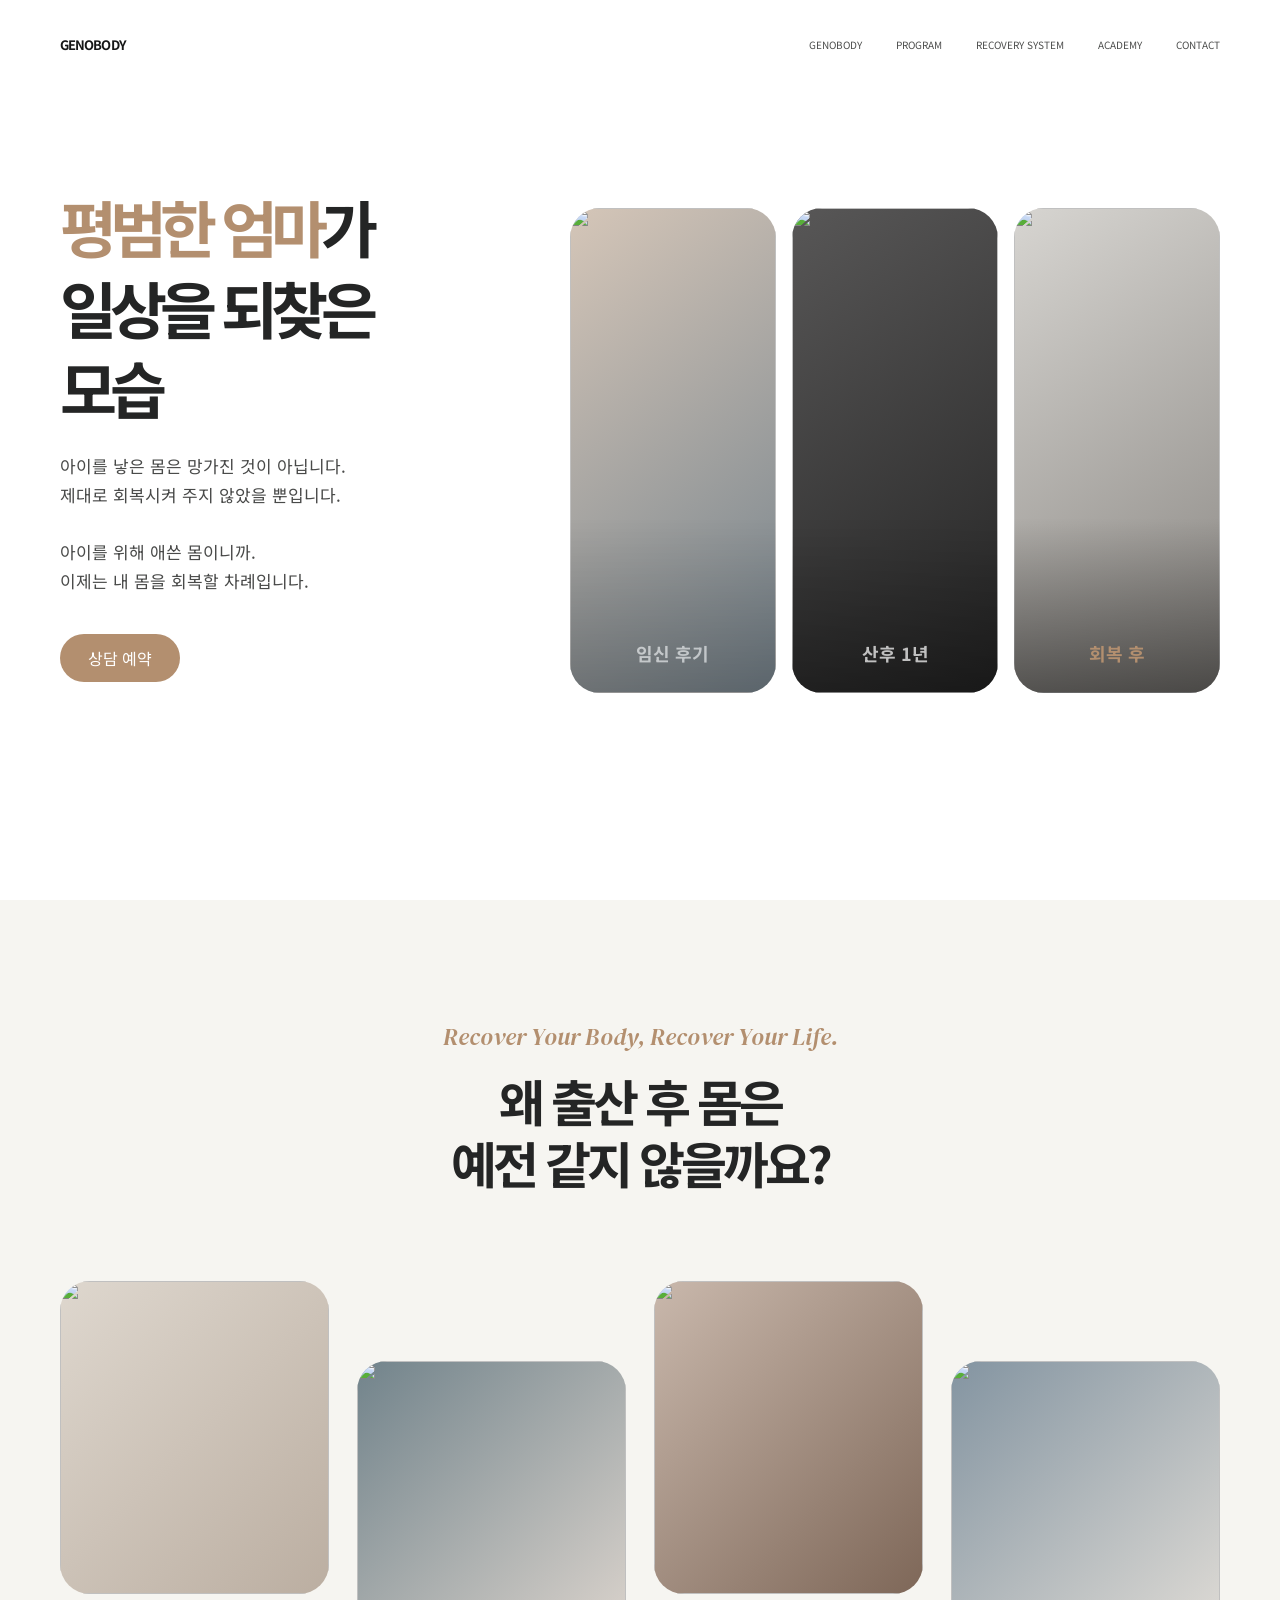
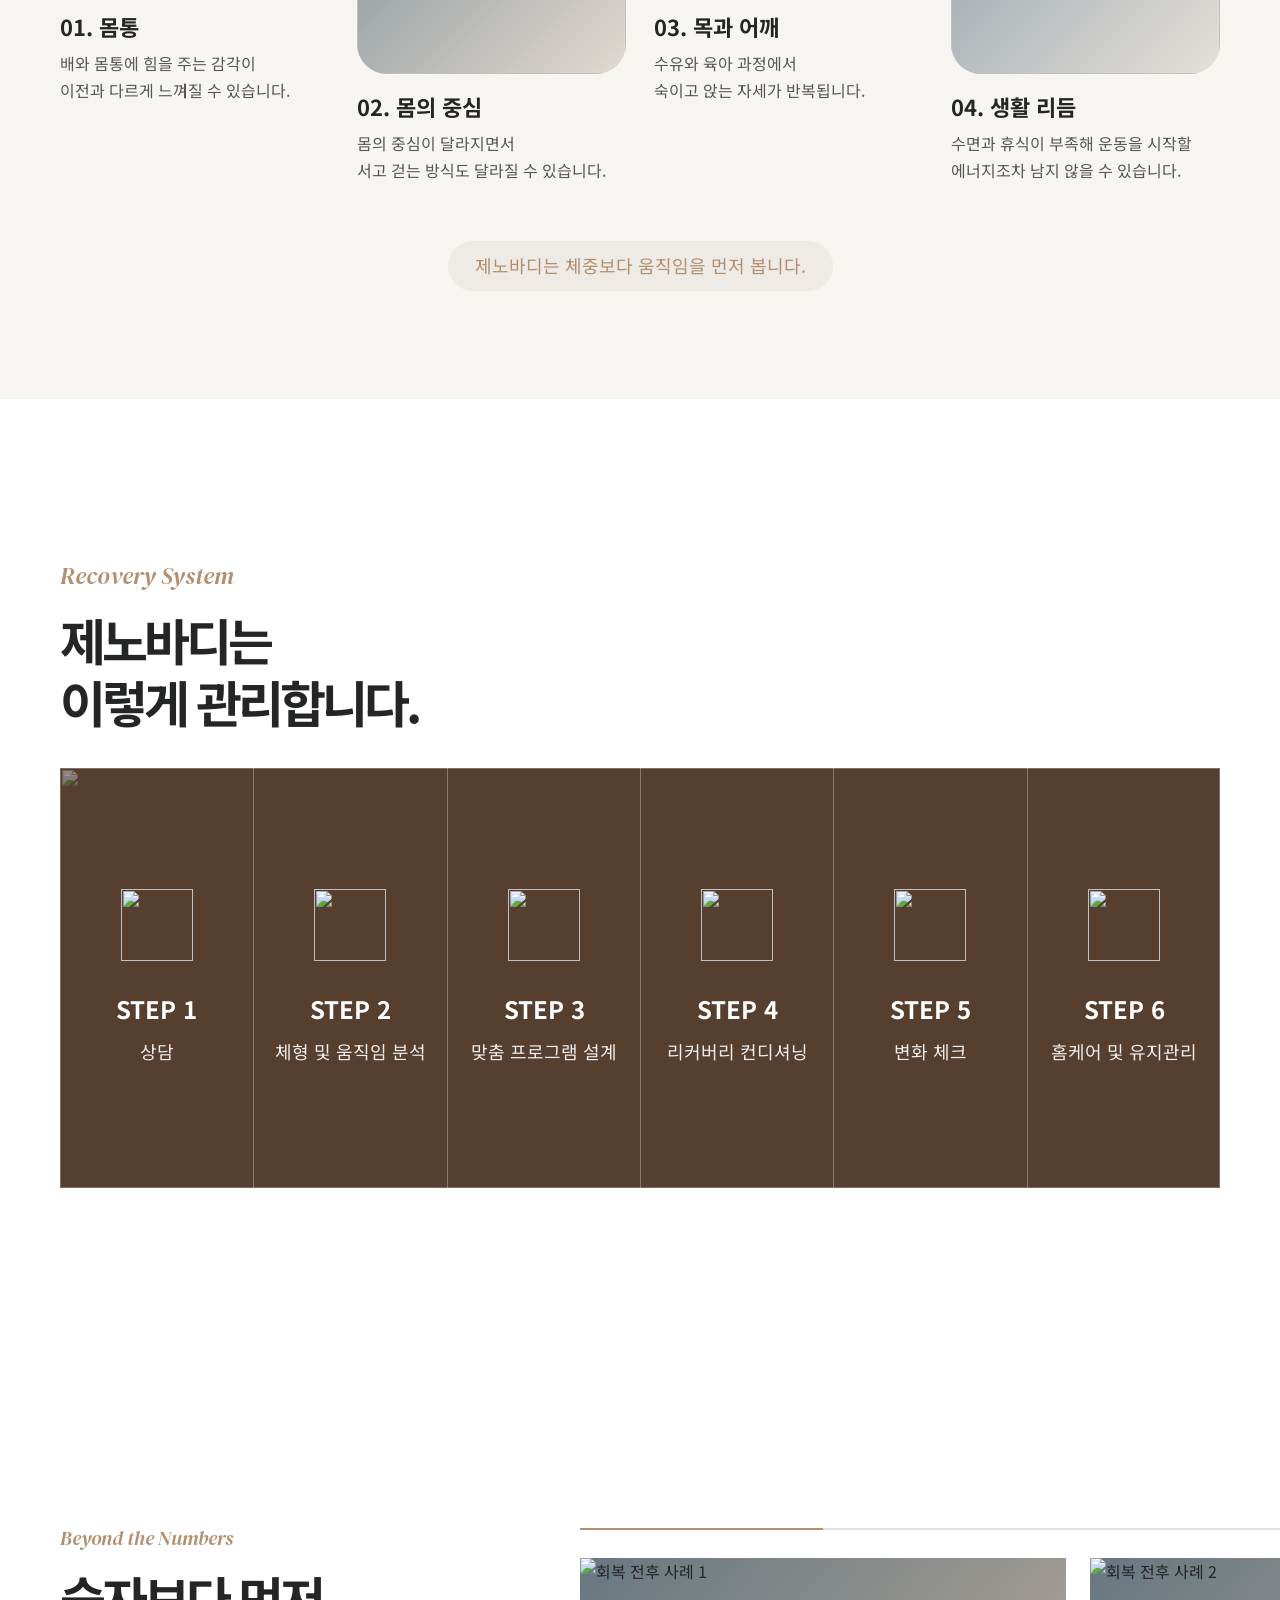
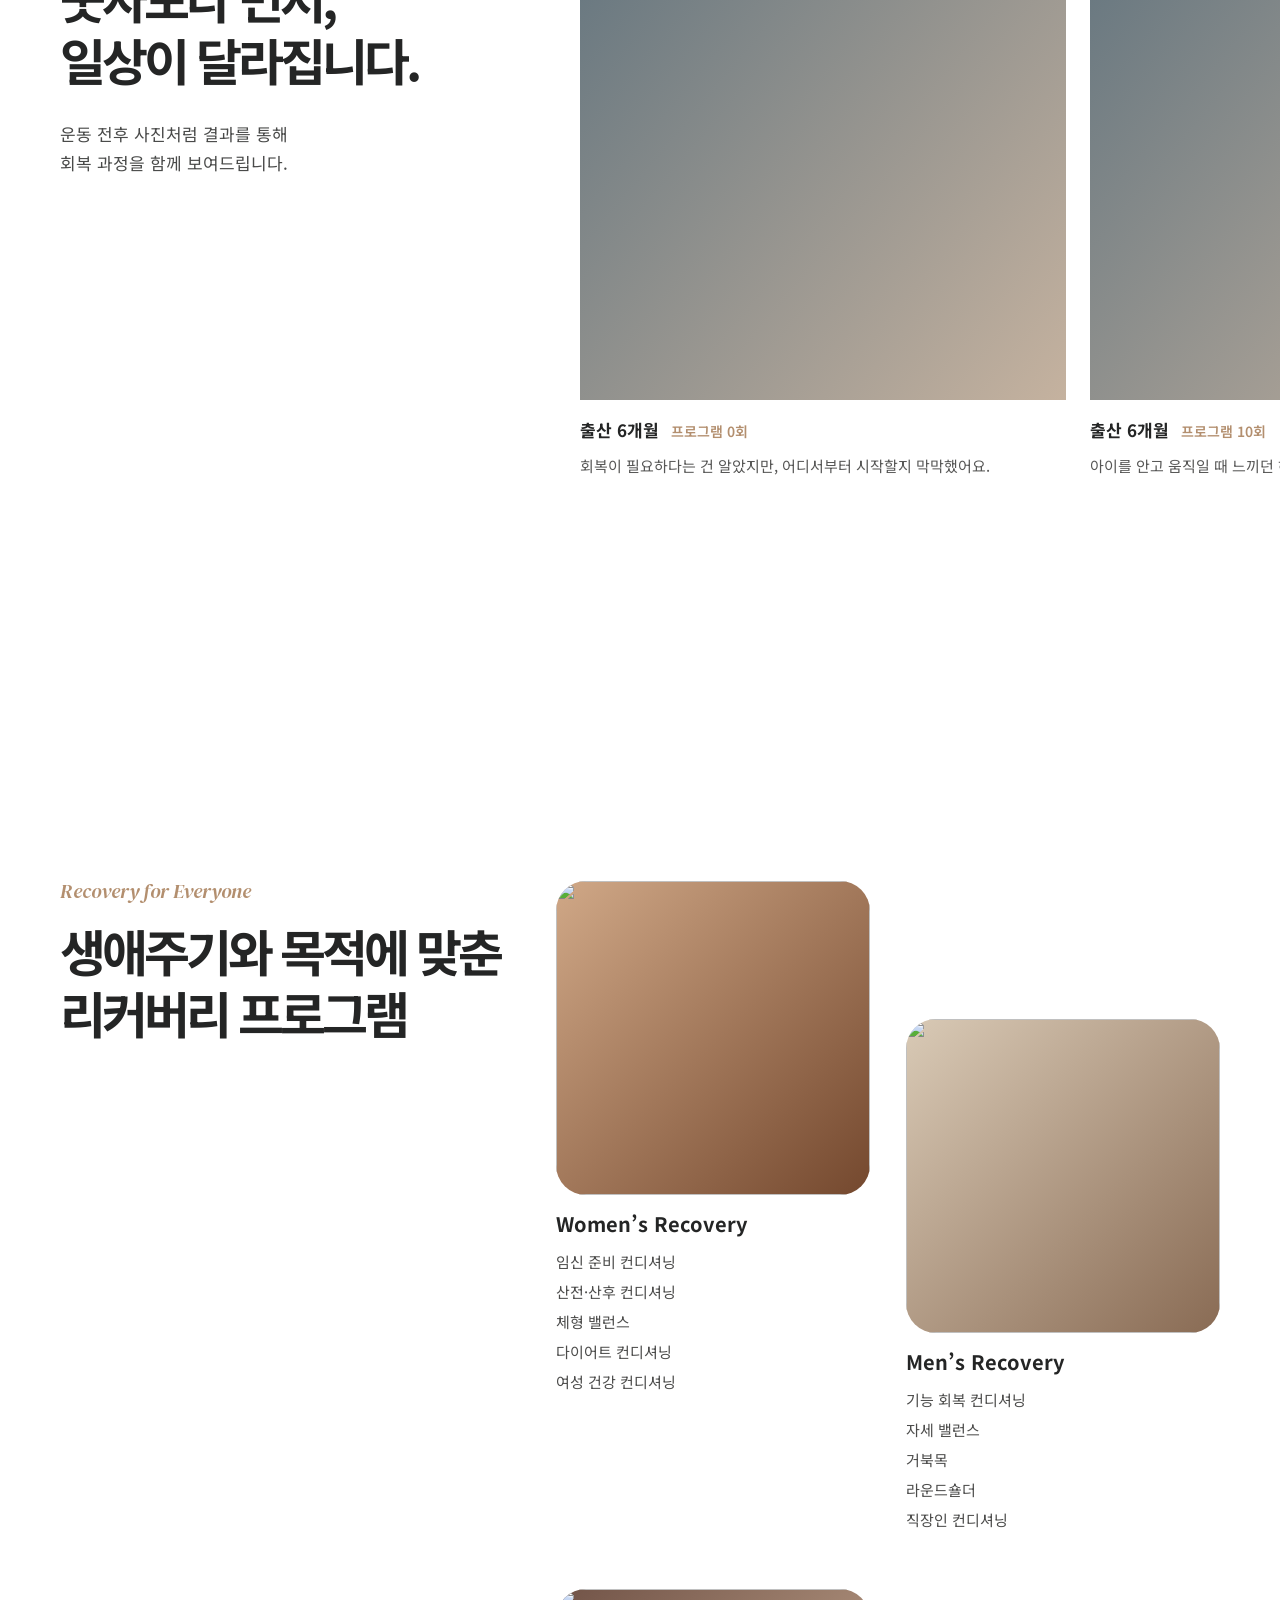
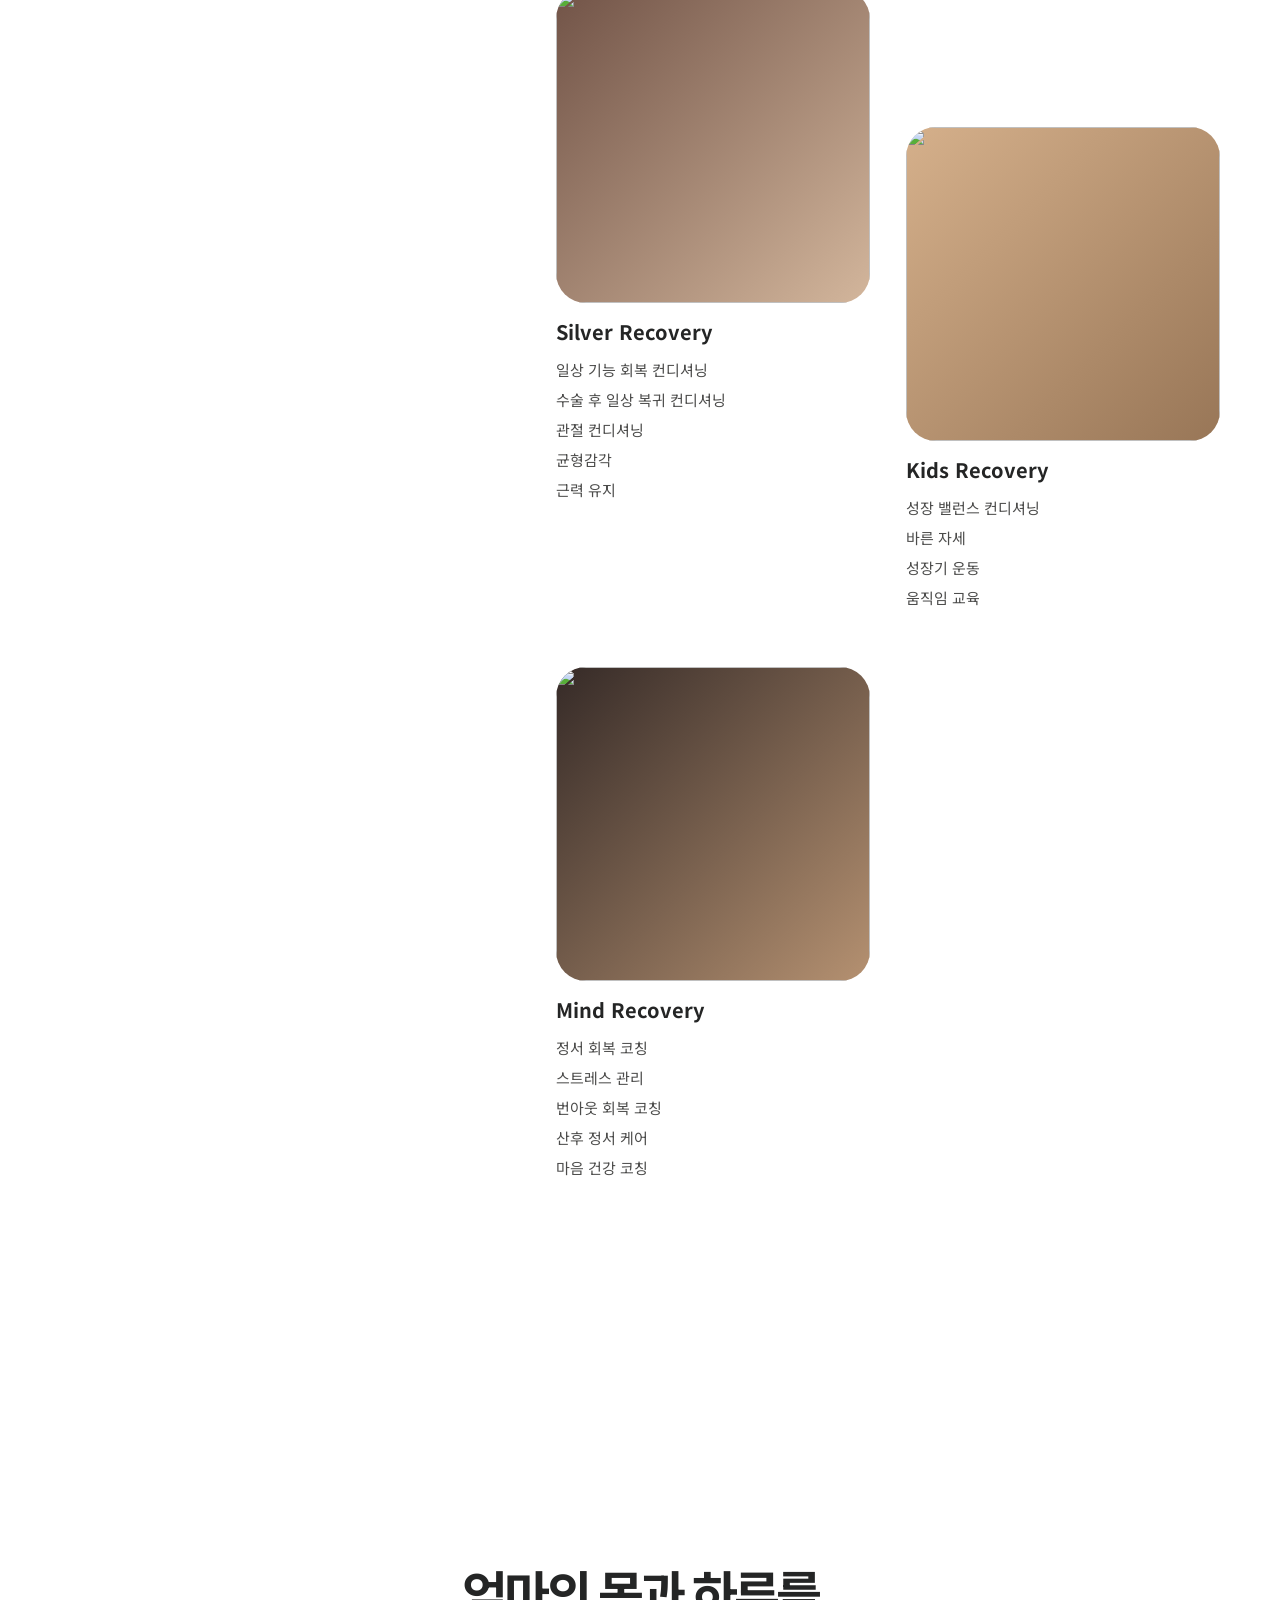
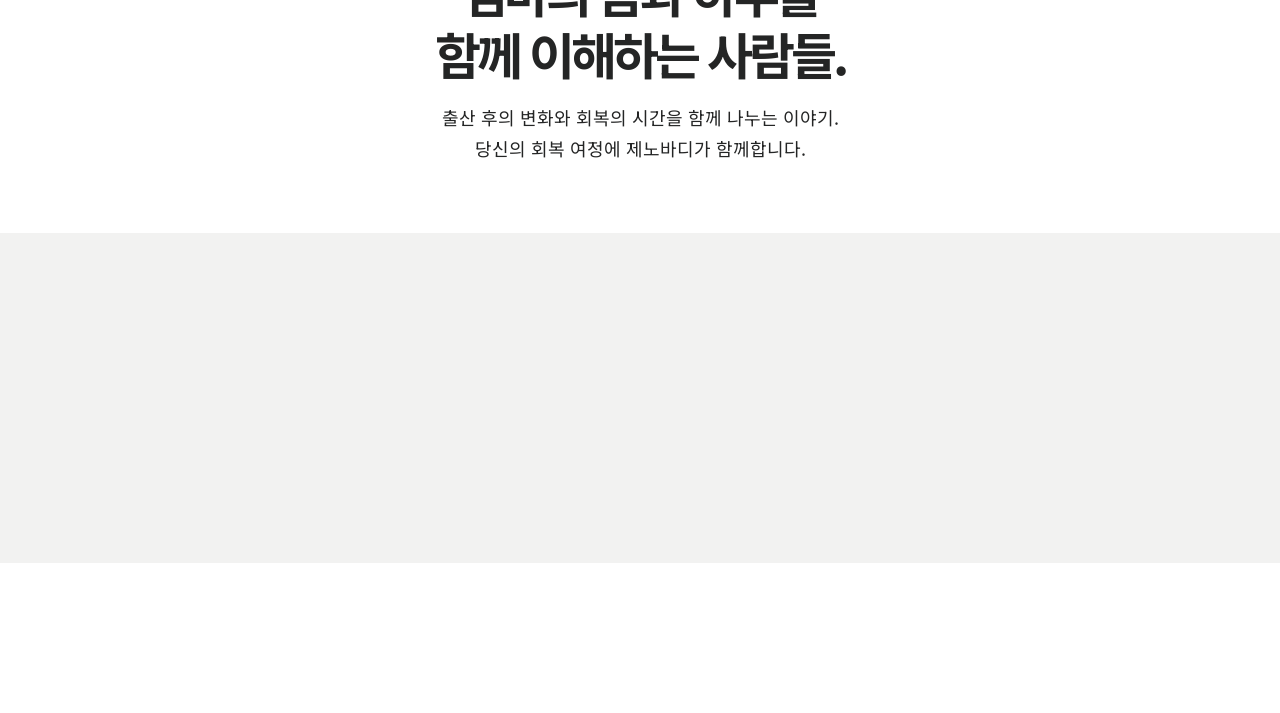
==== commit 19e5680c: "Publish refreshed recovery imagery and comparison cases Add the supplied recovery image replacements" ====
--- a/main/index.html
+++ b/main/index.html
@@ -149,6 +149,7 @@
           <div class="geno-mom-comparison-track">
             <article class="geno-mom-comparison-slide">
               <div class="geno-mom-media">
+                <img src="https://raw.githubusercontent.com/winawon02/genobody/main/images/home_renew_af_01.jpg" alt="회복 전후 사례 1" loading="lazy">
               </div>
               <div class="geno-mom-comparison-meta">
                 <b>출산 6개월</b>
@@ -158,6 +159,7 @@
             </article>
             <article class="geno-mom-comparison-slide">
               <div class="geno-mom-media">
+                <img src="https://raw.githubusercontent.com/winawon02/genobody/main/images/home_renew_af_02.jpg" alt="회복 전후 사례 2" loading="lazy">
               </div>
               <div class="geno-mom-comparison-meta">
                 <b>출산 6개월</b>
@@ -167,6 +169,7 @@
             </article>
             <article class="geno-mom-comparison-slide">
               <div class="geno-mom-media">
+                <img src="https://raw.githubusercontent.com/winawon02/genobody/main/images/home_renew_af_03.jpg" alt="회복 전후 사례 3" loading="lazy">
               </div>
               <div class="geno-mom-comparison-meta">
                 <b>출산 12개월</b>
@@ -176,6 +179,7 @@
             </article>
             <article class="geno-mom-comparison-slide">
               <div class="geno-mom-media">
+                <img src="https://raw.githubusercontent.com/winawon02/genobody/main/images/home_renew_af_04.jpg" alt="회복 전후 사례 4" loading="lazy">
               </div>
               <div class="geno-mom-comparison-meta">
                 <b>출산 18개월</b>
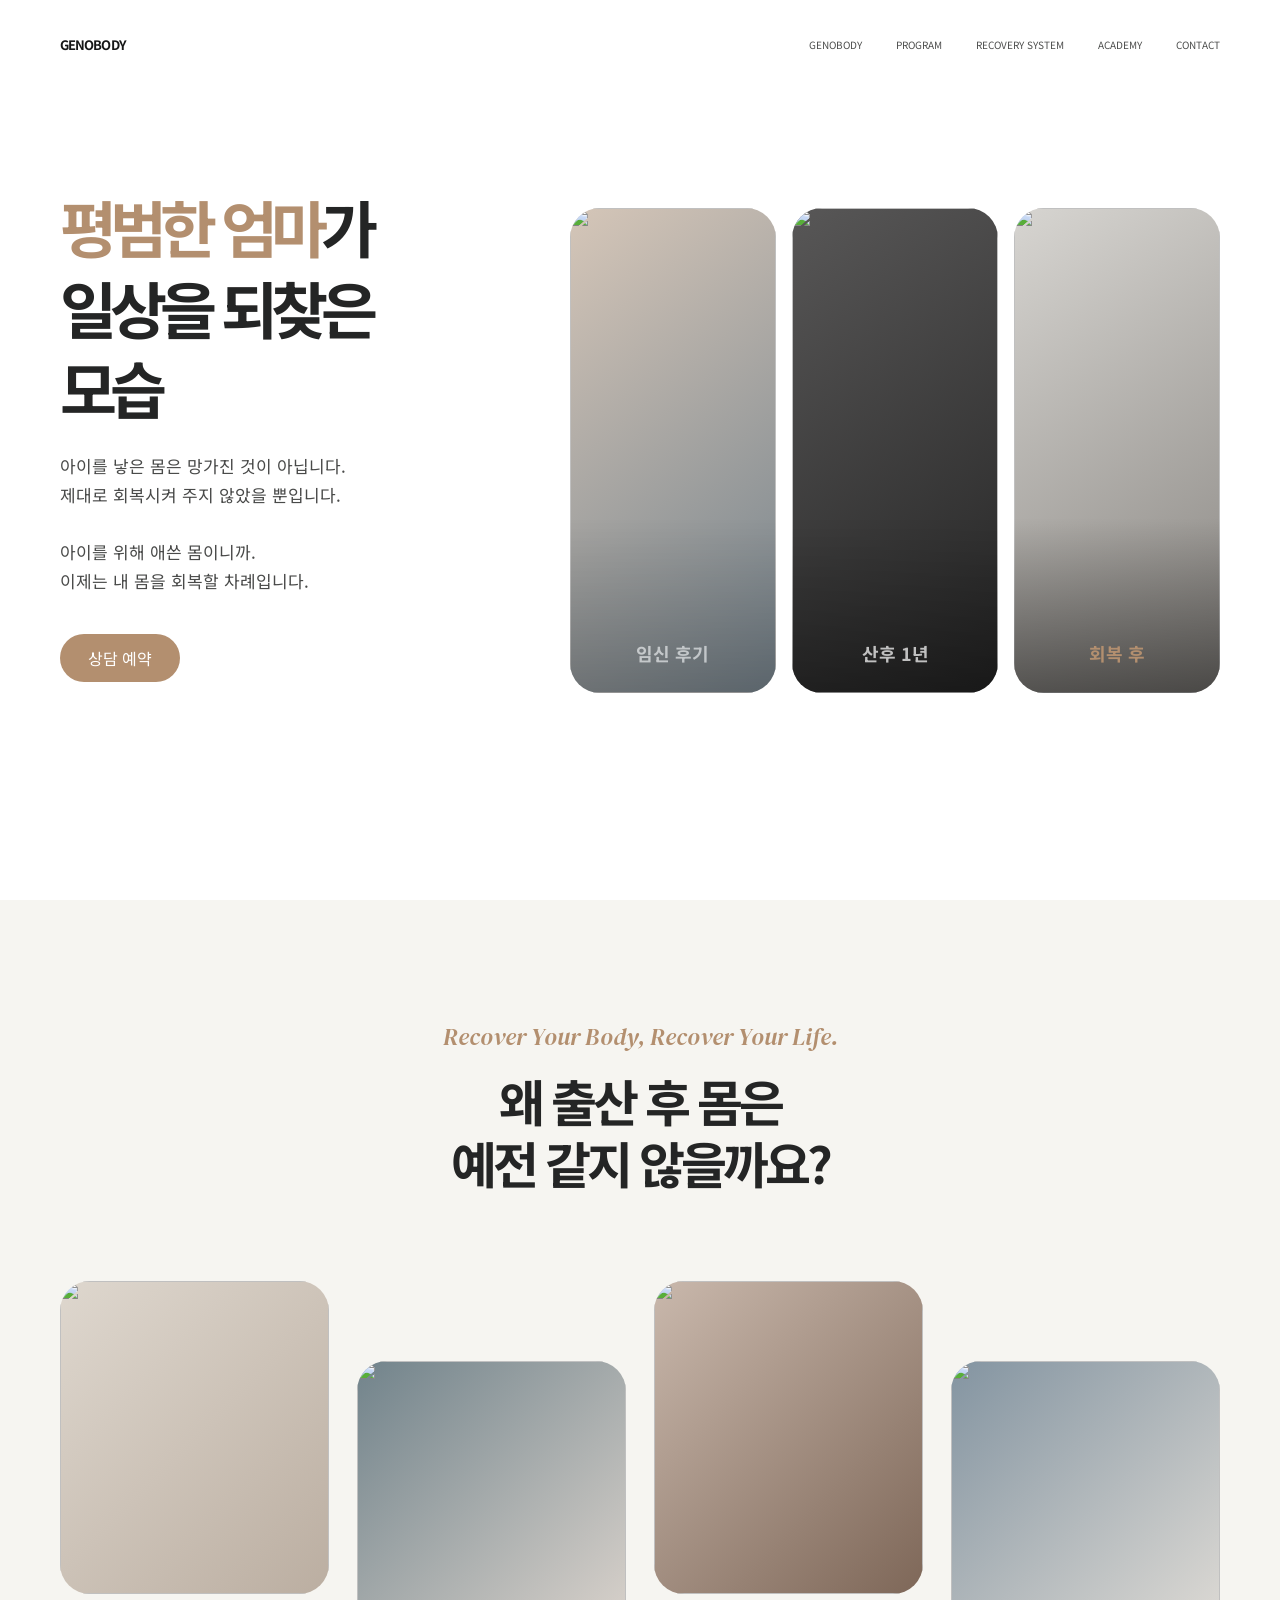
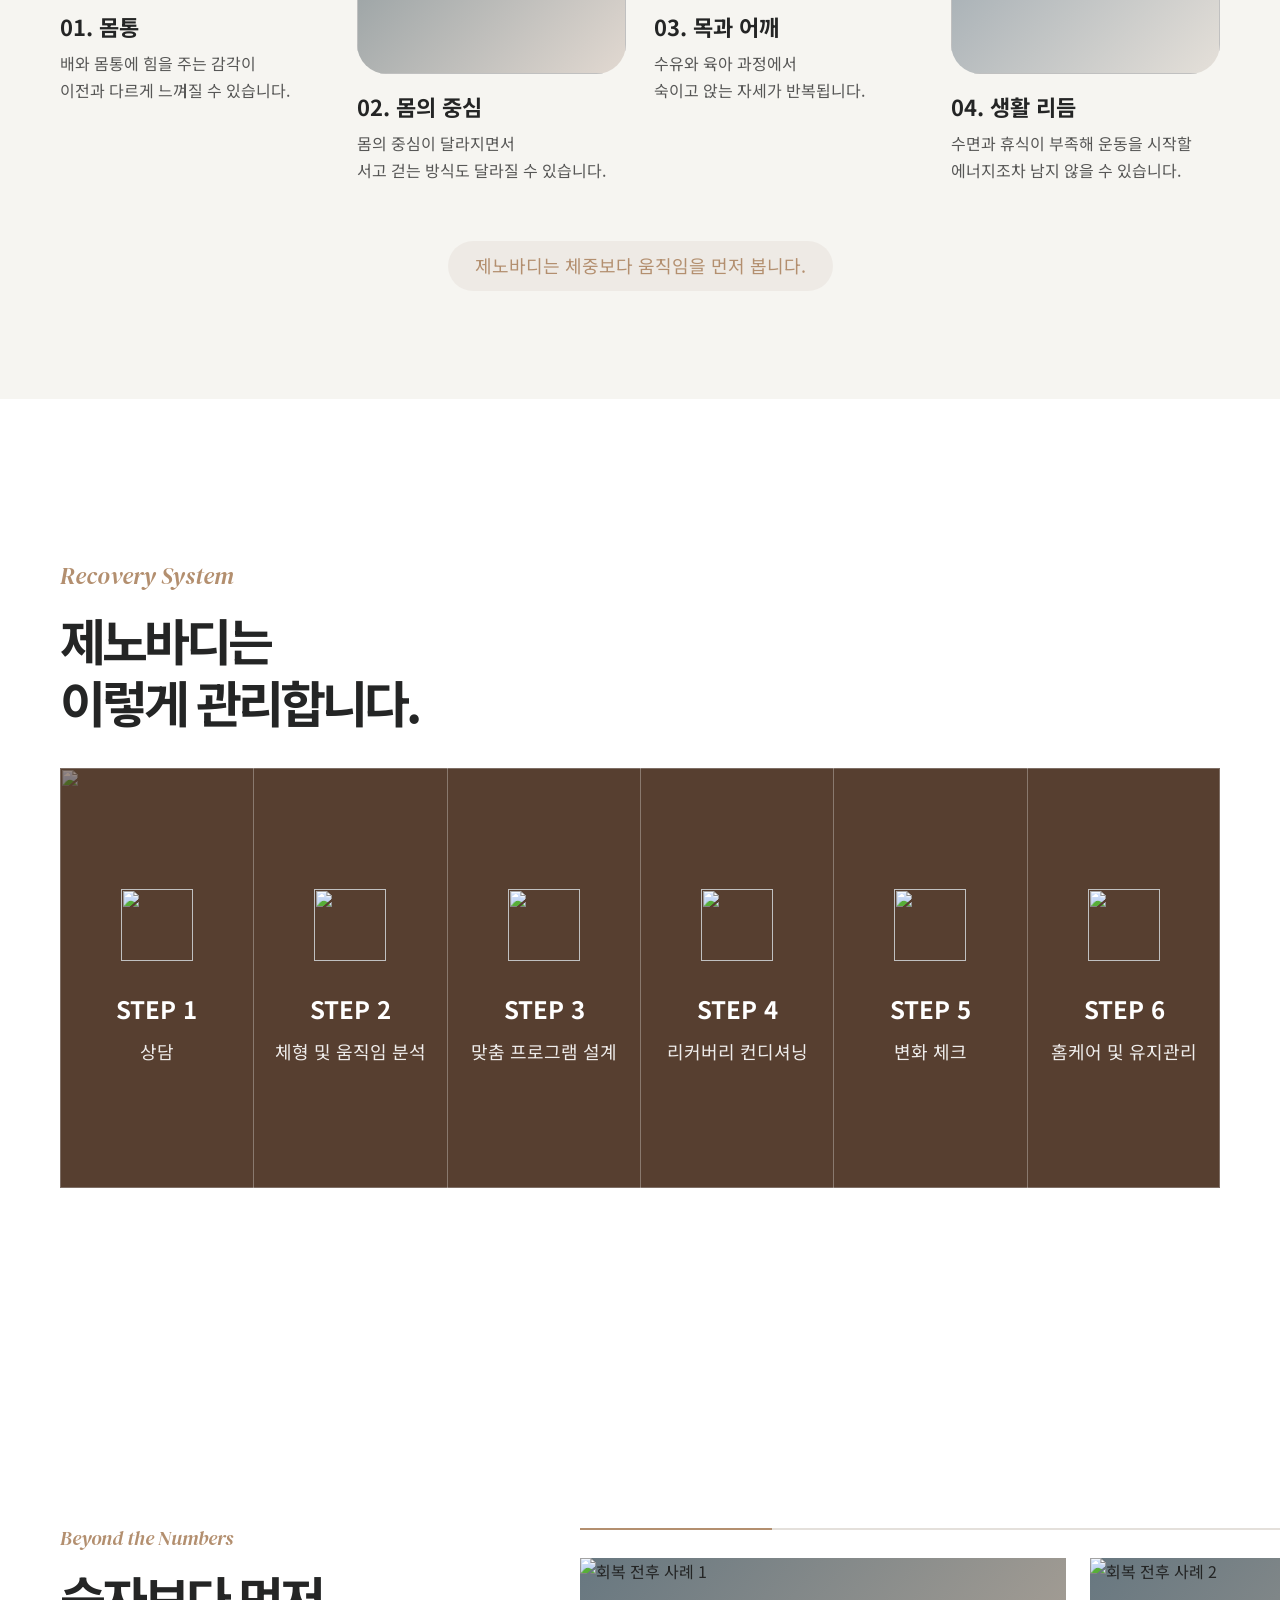
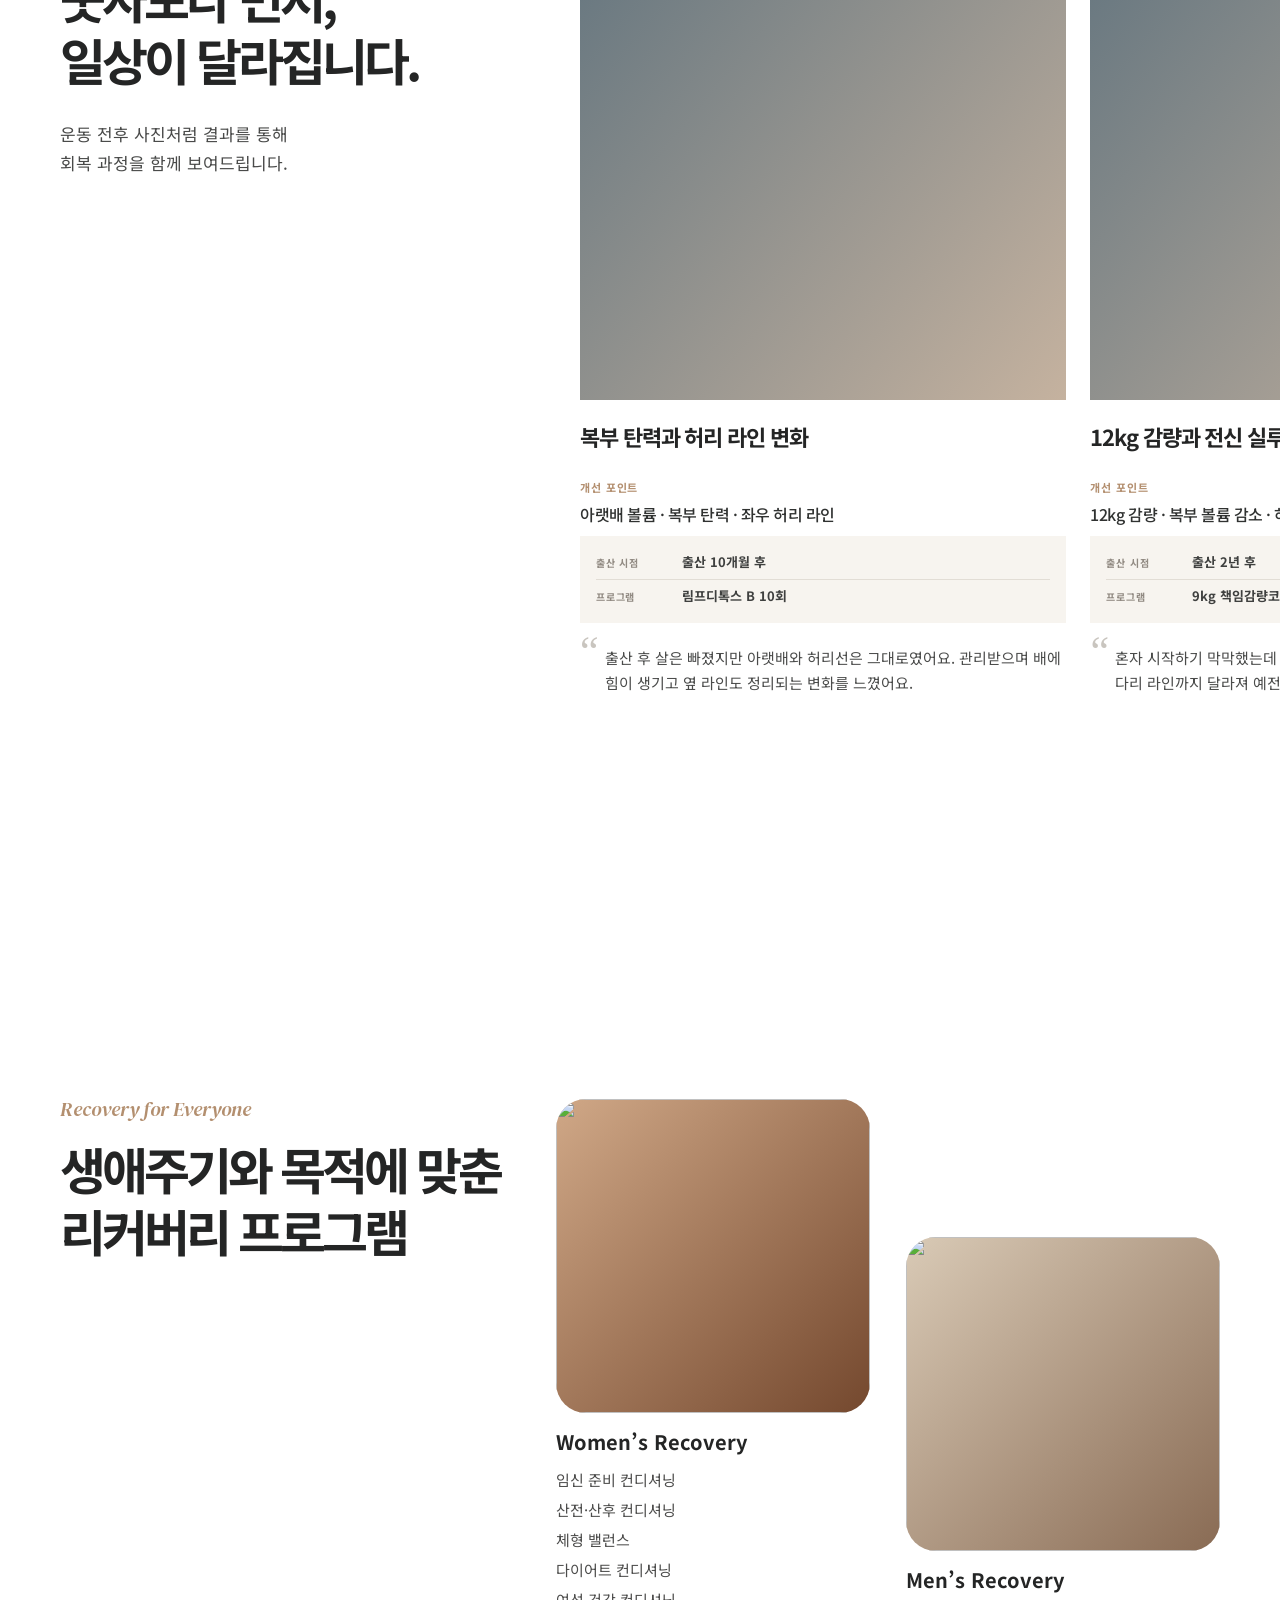
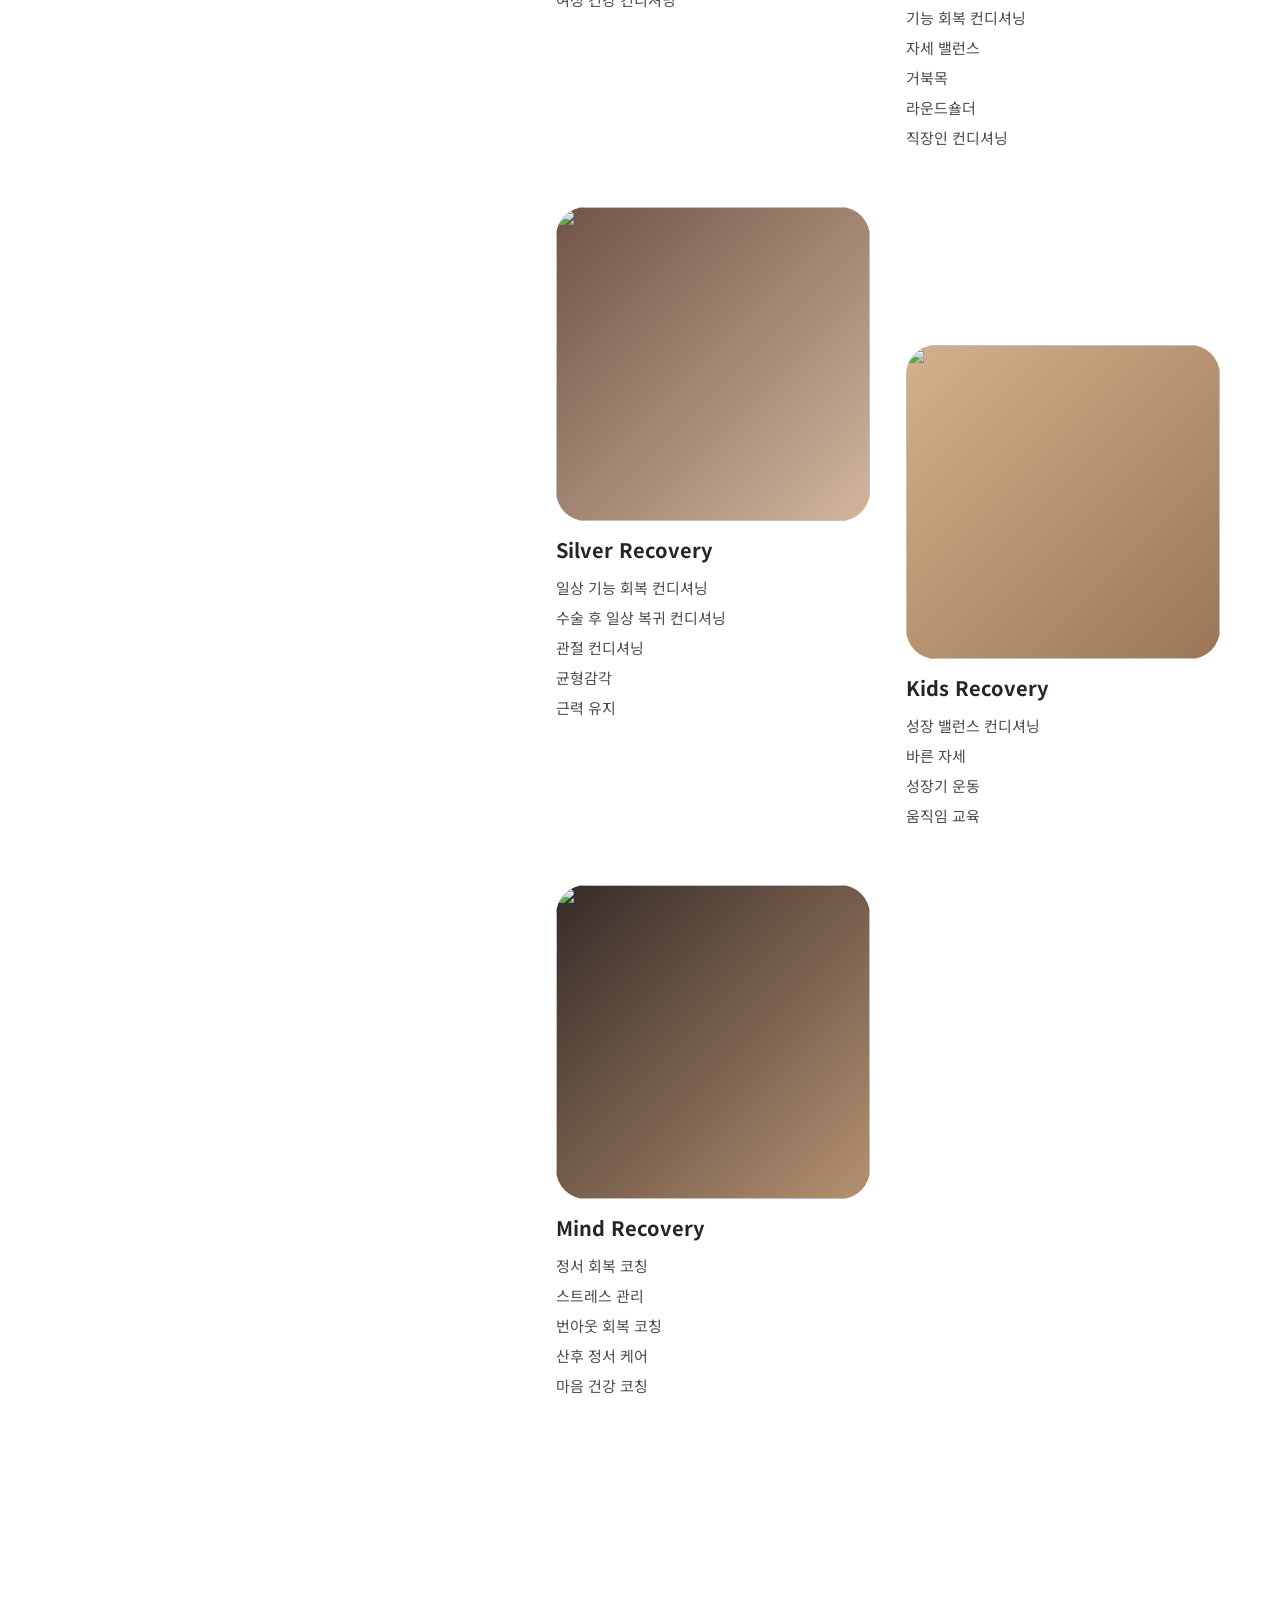
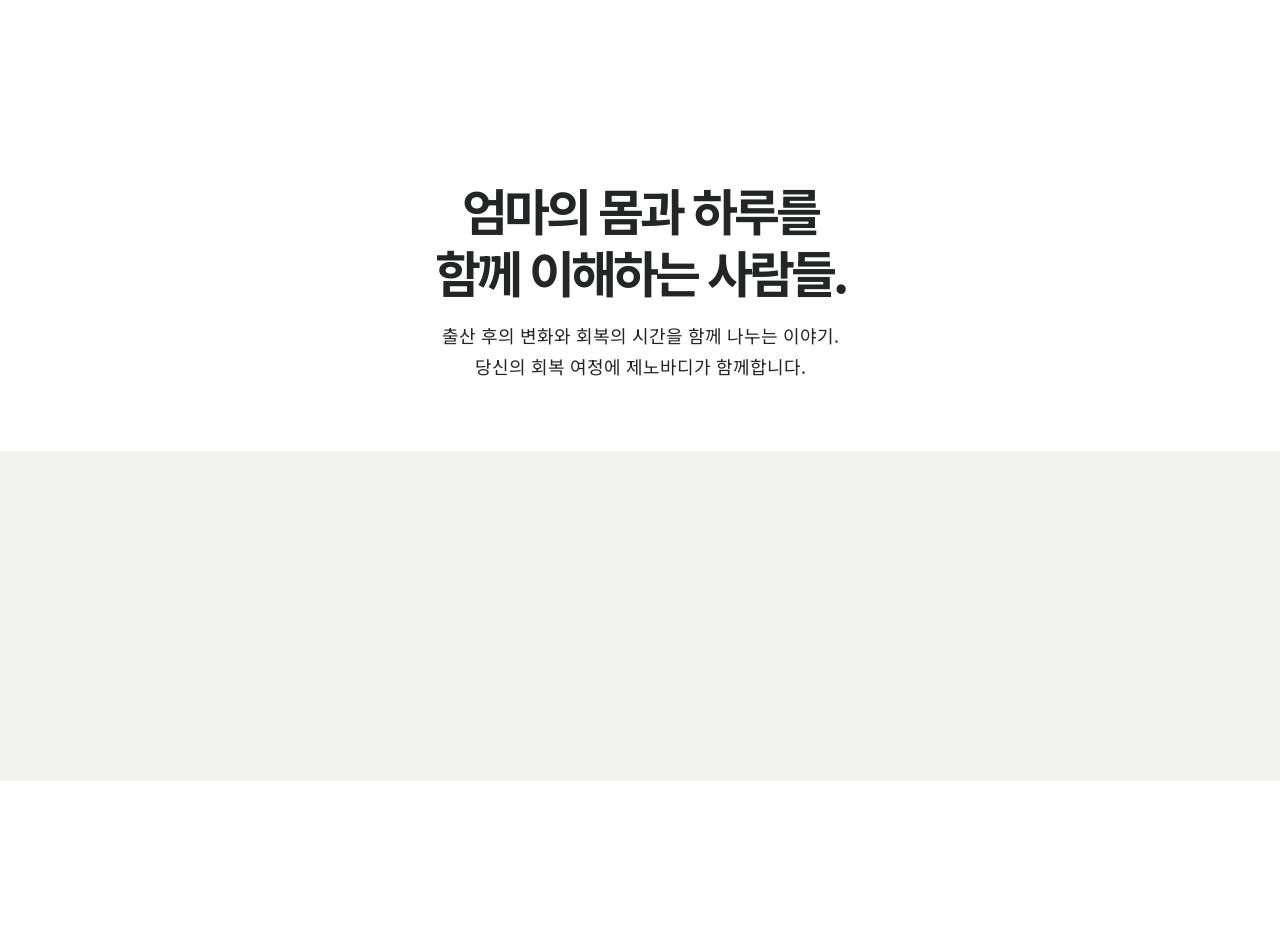
==== commit 43998f97: "Refine recovery case-study card hierarchy Rework testimonial metadata into a clearer two-row informa" ====
--- a/main/index.html
+++ b/main/index.html
@@ -144,17 +144,25 @@
             회복 과정을 함께 보여드립니다.
           </p>
         </div>
-        <div class="geno-mom-comparison" aria-label="회복 전후 사례 슬라이드. 마우스로 끌어 넘길 수 있습니다." aria-roledescription="carousel" tabindex="0">
+        <div class="geno-mom-comparison-frame">
           <div class="geno-mom-comparison-progress" aria-hidden="true"><span></span></div>
+          <div class="geno-mom-comparison" aria-label="회복 전후 사례 슬라이드. 마우스로 끌어 넘길 수 있습니다." aria-roledescription="carousel" tabindex="0">
           <div class="geno-mom-comparison-track">
             <article class="geno-mom-comparison-slide">
               <div class="geno-mom-media">
                 <img src="https://raw.githubusercontent.com/winawon02/genobody/main/images/home_renew_af_01.jpg" alt="회복 전후 사례 1" loading="lazy">
               </div>
               <div class="geno-mom-comparison-meta">
-                <b>출산 6개월</b>
-                <span>프로그램 0회</span>
-                <p>회복이 필요하다는 건 알았지만, 어디서부터 시작할지 막막했어요.</p>
+                <h3>복부 탄력과 허리 라인 변화</h3>
+                <div class="geno-mom-comparison-focus">
+                  <span class="geno-mom-comparison-label">개선 포인트</span>
+                  <p>아랫배 볼륨 · 복부 탄력 · 좌우 허리 라인</p>
+                </div>
+                <div class="geno-mom-comparison-details">
+                  <div><span>출산 시점</span><strong>출산 10개월 후</strong></div>
+                  <div><span>프로그램</span><strong>림프디톡스 B 10회</strong></div>
+                </div>
+                <blockquote>출산 후 살은 빠졌지만 아랫배와 허리선은 그대로였어요. 관리받으며 배에 힘이 생기고 옆 라인도 정리되는 변화를 느꼈어요.</blockquote>
               </div>
             </article>
             <article class="geno-mom-comparison-slide">
@@ -162,9 +170,16 @@
                 <img src="https://raw.githubusercontent.com/winawon02/genobody/main/images/home_renew_af_02.jpg" alt="회복 전후 사례 2" loading="lazy">
               </div>
               <div class="geno-mom-comparison-meta">
-                <b>출산 6개월</b>
-                <span>프로그램 10회</span>
-                <p>아이를 안고 움직일 때 느끼던 허리 부담이 줄었어요.</p>
+                <h3>12kg 감량과 전신 실루엣 변화</h3>
+                <div class="geno-mom-comparison-focus">
+                  <span class="geno-mom-comparison-label">개선 포인트</span>
+                  <p>12kg 감량 · 복부 볼륨 감소 · 허리와 하체 라인 변화</p>
+                </div>
+                <div class="geno-mom-comparison-details">
+                  <div><span>출산 시점</span><strong>출산 2년 후</strong></div>
+                  <div><span>프로그램</span><strong>9kg 책임감량코스 + 시그니처 B 10회</strong></div>
+                </div>
+                <blockquote>혼자 시작하기 막막했는데 총 12kg을 감량했어요. 배뿐 아니라 옆모습과 다리 라인까지 달라져 예전 옷을 다시 입고 있어요.</blockquote>
               </div>
             </article>
             <article class="geno-mom-comparison-slide">
@@ -172,9 +187,16 @@
                 <img src="https://raw.githubusercontent.com/winawon02/genobody/main/images/home_renew_af_03.jpg" alt="회복 전후 사례 3" loading="lazy">
               </div>
               <div class="geno-mom-comparison-meta">
-                <b>출산 12개월</b>
-                <span>프로그램 12회</span>
-                <p>흐트러진 자세를 바로잡는 감각을 조금씩 되찾았어요.</p>
+                <h3>어깨 높이와 상체 균형 변화</h3>
+                <div class="geno-mom-comparison-focus">
+                  <span class="geno-mom-comparison-label">개선 포인트</span>
+                  <p>약 4도 어깨 높이 차이 · 좌우 상체 균형 · 서 있는 자세</p>
+                </div>
+                <div class="geno-mom-comparison-details">
+                  <div><span>출산 시점</span><strong>출산 1년 6개월 후</strong></div>
+                  <div><span>프로그램</span><strong>시그니처 A 10회</strong></div>
+                </div>
+                <blockquote>사진마다 한쪽 어깨가 내려가 보여 체형 탓이라 생각했어요. 어깨선이 반듯해지고 한쪽으로 기대는 습관도 줄었어요.</blockquote>
               </div>
             </article>
             <article class="geno-mom-comparison-slide">
@@ -182,12 +204,20 @@
                 <img src="https://raw.githubusercontent.com/winawon02/genobody/main/images/home_renew_af_04.jpg" alt="회복 전후 사례 4" loading="lazy">
               </div>
               <div class="geno-mom-comparison-meta">
-                <b>출산 18개월</b>
-                <span>프로그램 16회</span>
-                <p>운동이 숙제가 아니라 나를 돌보는 시간이 됐어요.</p>
-              </div>
-            </article>
-          </div>
+                <h3>복부 돌출과 측면 자세 변화</h3>
+                <div class="geno-mom-comparison-focus">
+                  <span class="geno-mom-comparison-label">개선 포인트</span>
+                  <p>상체 전방 기울기 · 복부 돌출 · 전신 중심선 변화</p>
+                </div>
+                <div class="geno-mom-comparison-details">
+                  <div><span>출산 시점</span><strong>출산 3년 후</strong></div>
+                  <div><span>프로그램</span><strong>시그니처 B 10회 + 림프디톡스 B 10회</strong></div>
+                </div>
+                <blockquote>배를 앞으로 내미는 자세가 굳어 있었어요. 관리 후 몸이 앞으로 쏠리는 느낌이 줄고 자세와 배 라인이 함께 달라졌어요.</blockquote>
+              </div>
+            </article>
+          </div>
+        </div>
         </div>
       </section>
       <section class="geno-mom-program geno-mom-wrap" id="geno-mom-program" aria-labelledby="geno-mom-program-title">
--- a/css/index.css
+++ b/css/index.css
@@ -61,23 +61,32 @@
 
 #geno-mom-page .geno-mom-numbers { display:grid; grid-template-columns:var(--section-title-width) minmax(0,1fr); gap:var(--section-content-gap); width:min(100% - 120px,1440px); margin:0 auto; padding:150px 0 205px; }
 #geno-mom-page .geno-mom-numbers-copy { width:var(--section-title-width); min-width:var(--section-title-width); margin:0; }
-#geno-mom-page .geno-mom-numbers .geno-mom-comparison { width:calc(100% + var(--content-gutter)); margin:0; padding-left:0; align-self:start; }
+#geno-mom-page .geno-mom-numbers .geno-mom-comparison-frame { width:calc(100% + var(--content-gutter)); min-width:0; margin:0; align-self:start; }
 #geno-mom-page .geno-mom-numbers h2 { margin-bottom:30px; }
 #geno-mom-page .geno-mom-numbers h2, #geno-mom-page .geno-mom-program h2 { min-width:var(--section-title-width); }
 #geno-mom-page .geno-mom-comparison { min-width:0; overflow-x:auto; overflow-y:hidden; padding:0 0 18px; cursor:grab; -ms-overflow-style:none; scrollbar-width:none; scroll-snap-type:none; overscroll-behavior-x:contain; touch-action:pan-y; user-select:none; }
 #geno-mom-page .geno-mom-comparison::-webkit-scrollbar { display:none; }
 #geno-mom-page .geno-mom-comparison.geno-mom-is-dragging { cursor:grabbing; scroll-snap-type:none; }
-#geno-mom-page .geno-mom-comparison-progress { position:sticky; left:0; z-index:3; width:100%; height:2px; margin:0 0 28px; background:#e4e0db; }
+#geno-mom-page .geno-mom-comparison-progress { position:relative; z-index:3; width:100%; height:2px; margin:0 0 28px; background:#e4e0db; }
 #geno-mom-page .geno-mom-comparison-progress span { position:absolute; top:0; left:0; display:block; width:25%; height:2px; background:var(--accent); transition:left .12s ease,width .12s ease; }
 #geno-mom-page .geno-mom-comparison-track { display:flex; width:max-content; gap:24px; padding:0; }
 #geno-mom-page .geno-mom-comparison-slide { flex:0 0 clamp(460px,38vw,620px); }
 #geno-mom-page .geno-mom-comparison .geno-mom-media { aspect-ratio:1/.91; border-radius:0; }
+#geno-mom-page .geno-mom-comparison img { user-select:none; -webkit-user-drag:none; }
 #geno-mom-page .geno-mom-comparison .geno-mom-media:nth-child(1) { background:linear-gradient(130deg,#677780,#c5b29f); }
 #geno-mom-page .geno-mom-comparison .geno-mom-media:nth-child(2) { background:linear-gradient(130deg,#292727,#b4b4b2); }
-#geno-mom-page .geno-mom-comparison-meta { margin-top:16px; }
-#geno-mom-page .geno-mom-comparison-meta b { display:inline-block; margin:0 8px 0 0; font-size:17px; }
-#geno-mom-page .geno-mom-comparison-meta span { color:var(--accent); font-size:14px; font-weight:600; }
-#geno-mom-page .geno-mom-comparison-meta p { max-width:520px; margin:9px 0 0; color:#575756; font-size:15px; line-height:1.65; }
+#geno-mom-page .geno-mom-comparison-meta { max-width:620px; margin-top:22px; }
+#geno-mom-page .geno-mom-comparison-meta h3 { margin:0 0 26px; font-size:22px; letter-spacing:-.05em; line-height:1.35; }
+#geno-mom-page .geno-mom-comparison-focus { margin-bottom:10px; padding:0; border-bottom:0; }
+#geno-mom-page .geno-mom-comparison-label { display:block; margin-bottom:6px; color:var(--accent); font-size:11px; font-weight:700; letter-spacing:.08em; }
+#geno-mom-page .geno-mom-comparison-focus p { margin:0; color:#303231; font-size:16px; font-weight:500; letter-spacing:-.03em; line-height:1.5; }
+#geno-mom-page .geno-mom-comparison-details { display:flex; flex-direction:column; gap:0; margin-bottom:20px; padding:10px 16px; background:#f7f4ef; }
+#geno-mom-page .geno-mom-comparison-details > div { display:grid; grid-template-columns:76px minmax(0,1fr); align-items:baseline; gap:10px; min-width:0; padding:7px 0; }
+#geno-mom-page .geno-mom-comparison-details > div + div { padding-left:0; border-top:1px solid #e2ddd5; }
+#geno-mom-page .geno-mom-comparison-details span { color:#918a82; font-size:10px; font-weight:700; letter-spacing:.08em; }
+#geno-mom-page .geno-mom-comparison-details strong { color:#3f403f; font-size:13px; line-height:1.45; }
+#geno-mom-page .geno-mom-comparison-meta blockquote { position:relative; margin:12px 0 0; padding:2px 0 0 25px; border:0; background:none; color:#4a4b4a; font-size:15px; line-height:1.7; }
+#geno-mom-page .geno-mom-comparison-meta blockquote::before { position:absolute; top:-8px; left:0; color:#c9c5bf; content:"“"; font:42px/.8 Georgia, serif; }
 
 #geno-mom-page .geno-mom-program { display:grid; grid-template-columns:var(--section-title-width) minmax(0,1fr); gap:56px; padding:180px 0 250px; }
 #geno-mom-page .geno-mom-program h2 { max-width:var(--section-title-width); }
@@ -172,14 +181,23 @@
   #geno-mom-page .geno-mom-numbers-copy { width:auto; min-width:0; margin:0 20px 35px; }
   #geno-mom-page .geno-mom-numbers h2, #geno-mom-page .geno-mom-program h2 { min-width:0; }
   #geno-mom-page .geno-mom-comparison { padding-left:20px; padding-bottom:12px; }
+  #geno-mom-page .geno-mom-numbers .geno-mom-comparison-frame { width:100%; margin:0; }
   #geno-mom-page .geno-mom-numbers .geno-mom-comparison { width:100%; margin-left:0; padding-left:0; }
   #geno-mom-page .geno-mom-comparison-progress { width:calc(100% - 20px); margin:0 0 20px 20px; }
   #geno-mom-page .geno-mom-comparison-track { gap:12px; padding-left:20px; }
   #geno-mom-page .geno-mom-comparison-slide { flex-basis:78vw; }
-  #geno-mom-page .geno-mom-comparison-meta { margin-top:10px; }
-  #geno-mom-page .geno-mom-comparison-meta b { font-size:14px; }
-  #geno-mom-page .geno-mom-comparison-meta span { font-size:12px; }
-  #geno-mom-page .geno-mom-comparison-meta p { margin-top:6px; font-size:13px; }
+  #geno-mom-page .geno-mom-comparison-meta { margin-top:14px; padding-right:12px; }
+  #geno-mom-page .geno-mom-comparison-meta h3 { margin-bottom:20px; font-size:18px; }
+  #geno-mom-page .geno-mom-comparison-focus { margin-bottom:8px; }
+  #geno-mom-page .geno-mom-comparison-label { margin-bottom:4px; font-size:9px; }
+  #geno-mom-page .geno-mom-comparison-focus p { font-size:13px; line-height:1.5; }
+  #geno-mom-page .geno-mom-comparison-details { margin-bottom:15px; padding:8px 12px; }
+  #geno-mom-page .geno-mom-comparison-details > div { grid-template-columns:56px minmax(0,1fr); gap:6px; padding:6px 0; }
+  #geno-mom-page .geno-mom-comparison-details > div + div { padding-left:0; }
+  #geno-mom-page .geno-mom-comparison-details span { font-size:8px; }
+  #geno-mom-page .geno-mom-comparison-details strong { font-size:11px; line-height:1.4; }
+  #geno-mom-page .geno-mom-comparison-meta blockquote { margin-top:10px; padding:2px 0 0 20px; font-size:12px; line-height:1.6; }
+  #geno-mom-page .geno-mom-comparison-meta blockquote::before { top:-5px; color:#d0ccc6; font-size:34px; }
   #geno-mom-page .geno-mom-program-card .geno-mom-media { border-radius:14px; }
   #geno-mom-page .geno-mom-program { grid-template-columns:1fr; gap:32px; padding:85px 0 110px; }
   #geno-mom-page .geno-mom-program-grid { gap:35px 16px; }
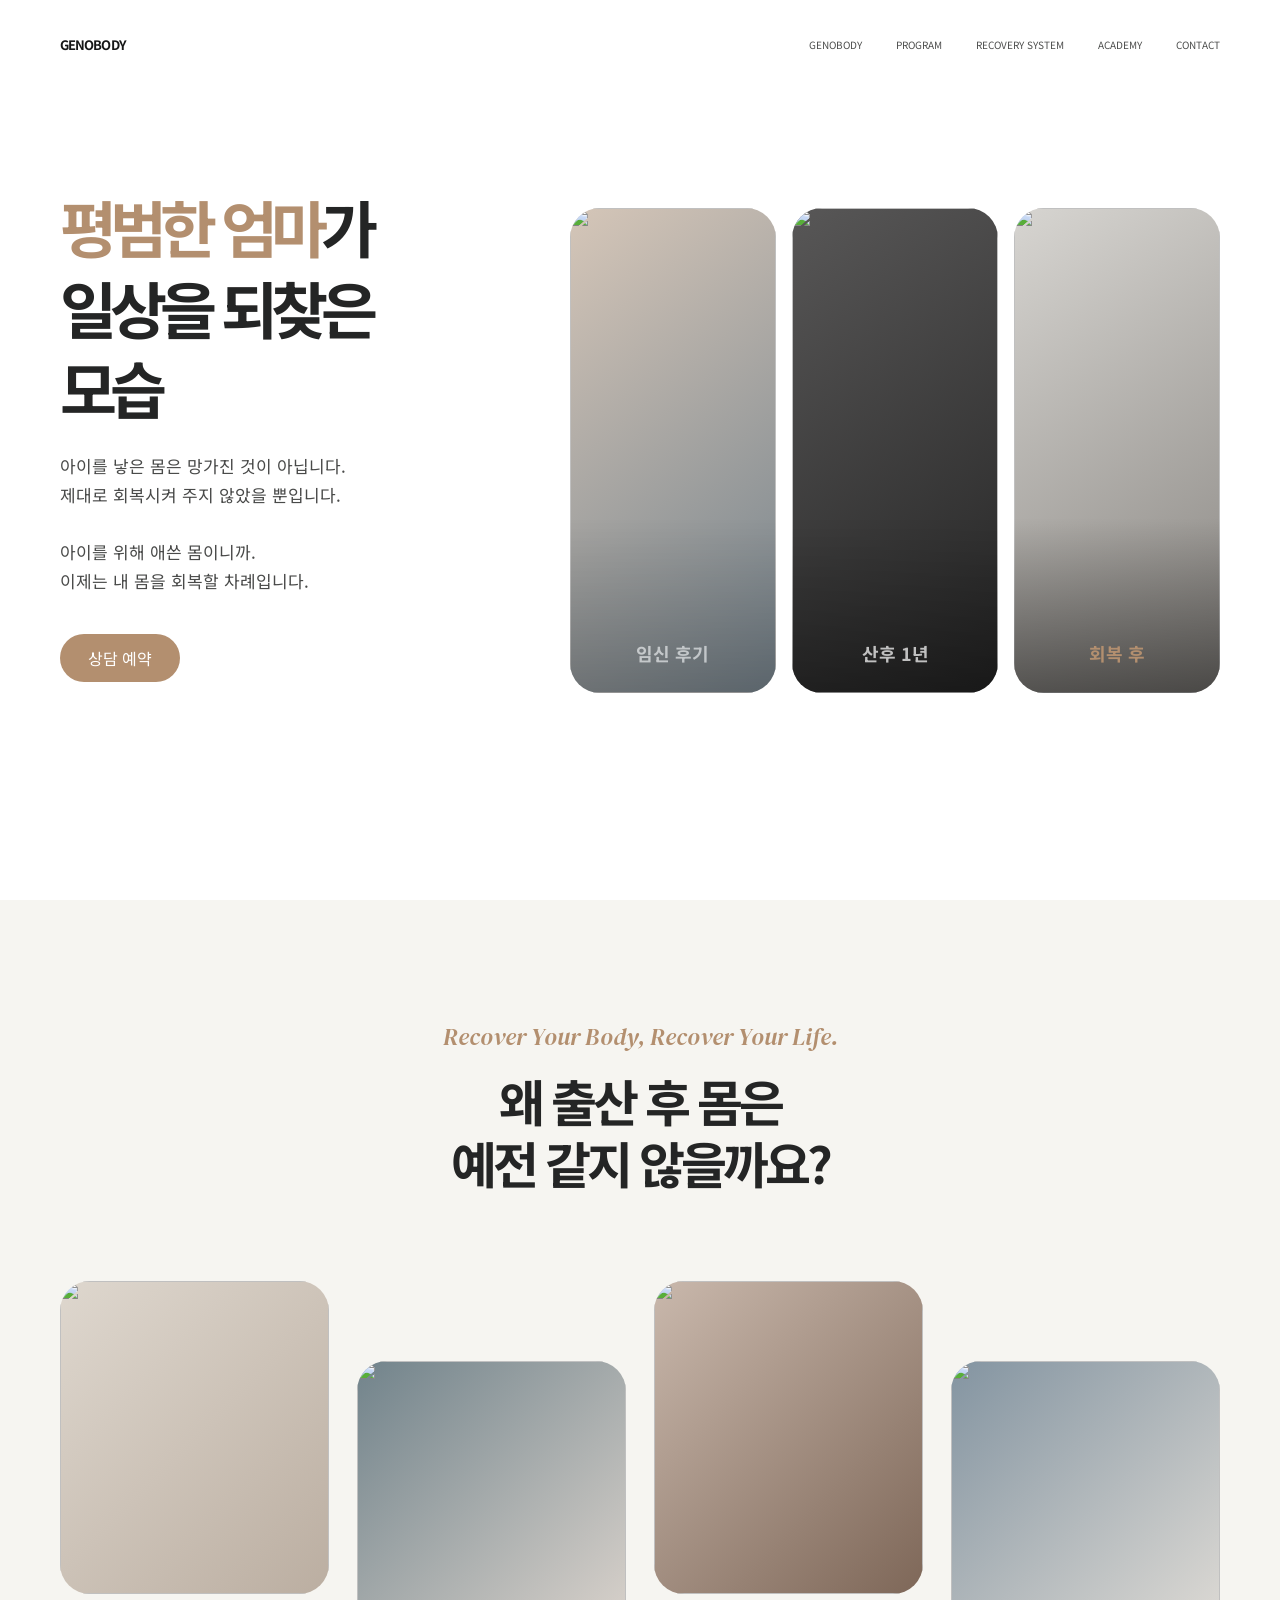
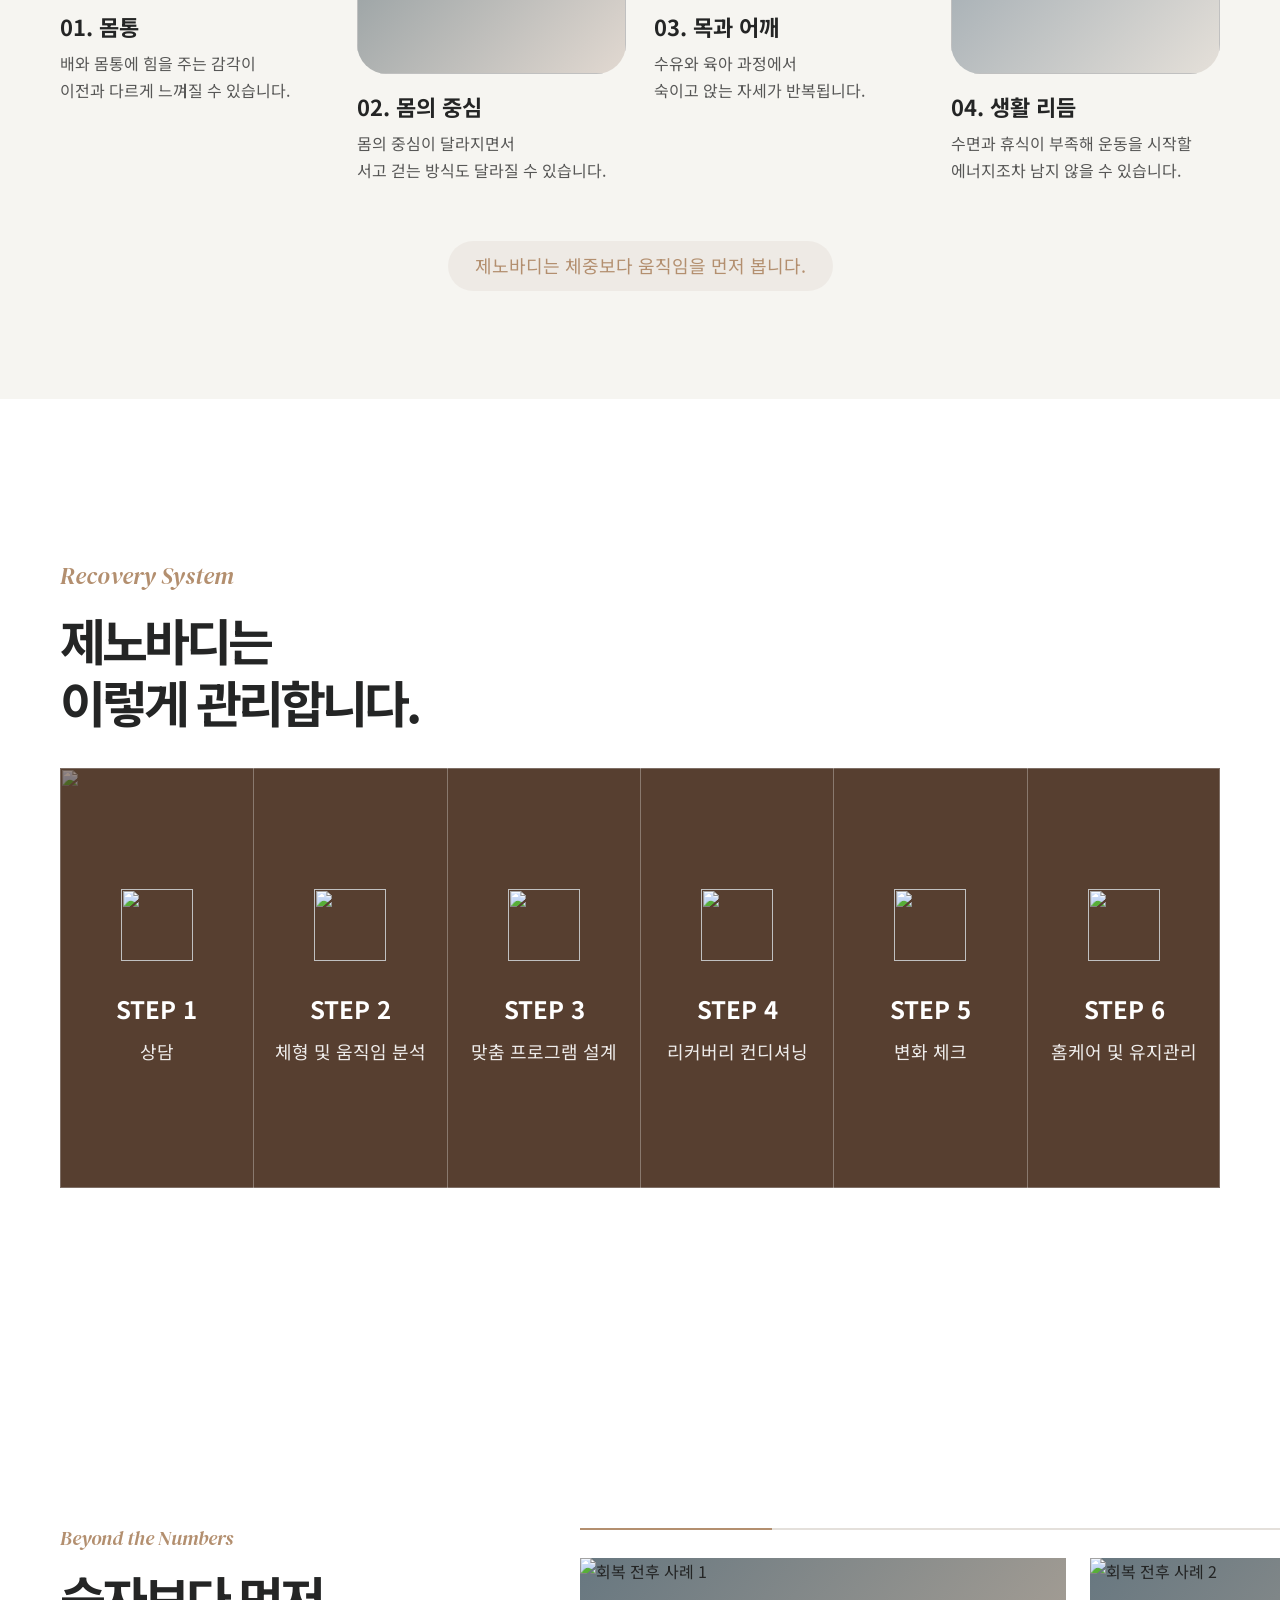
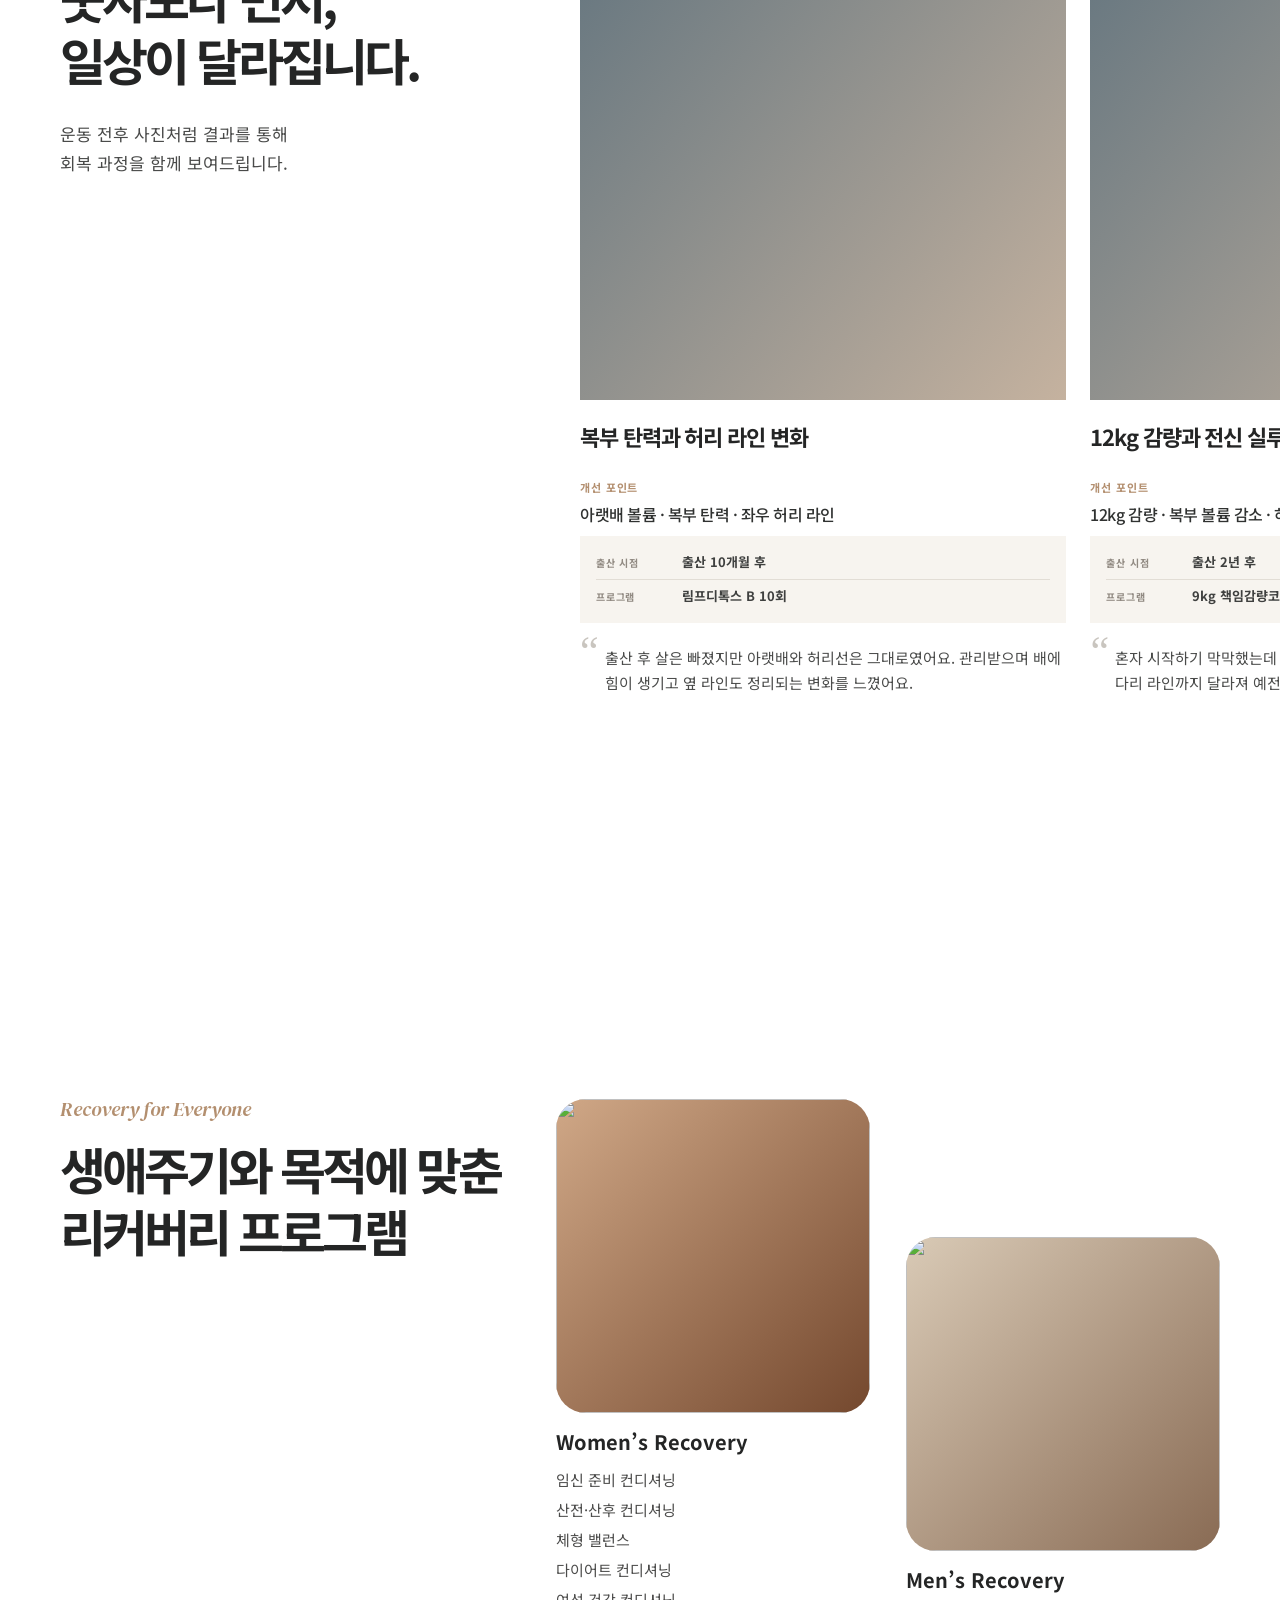
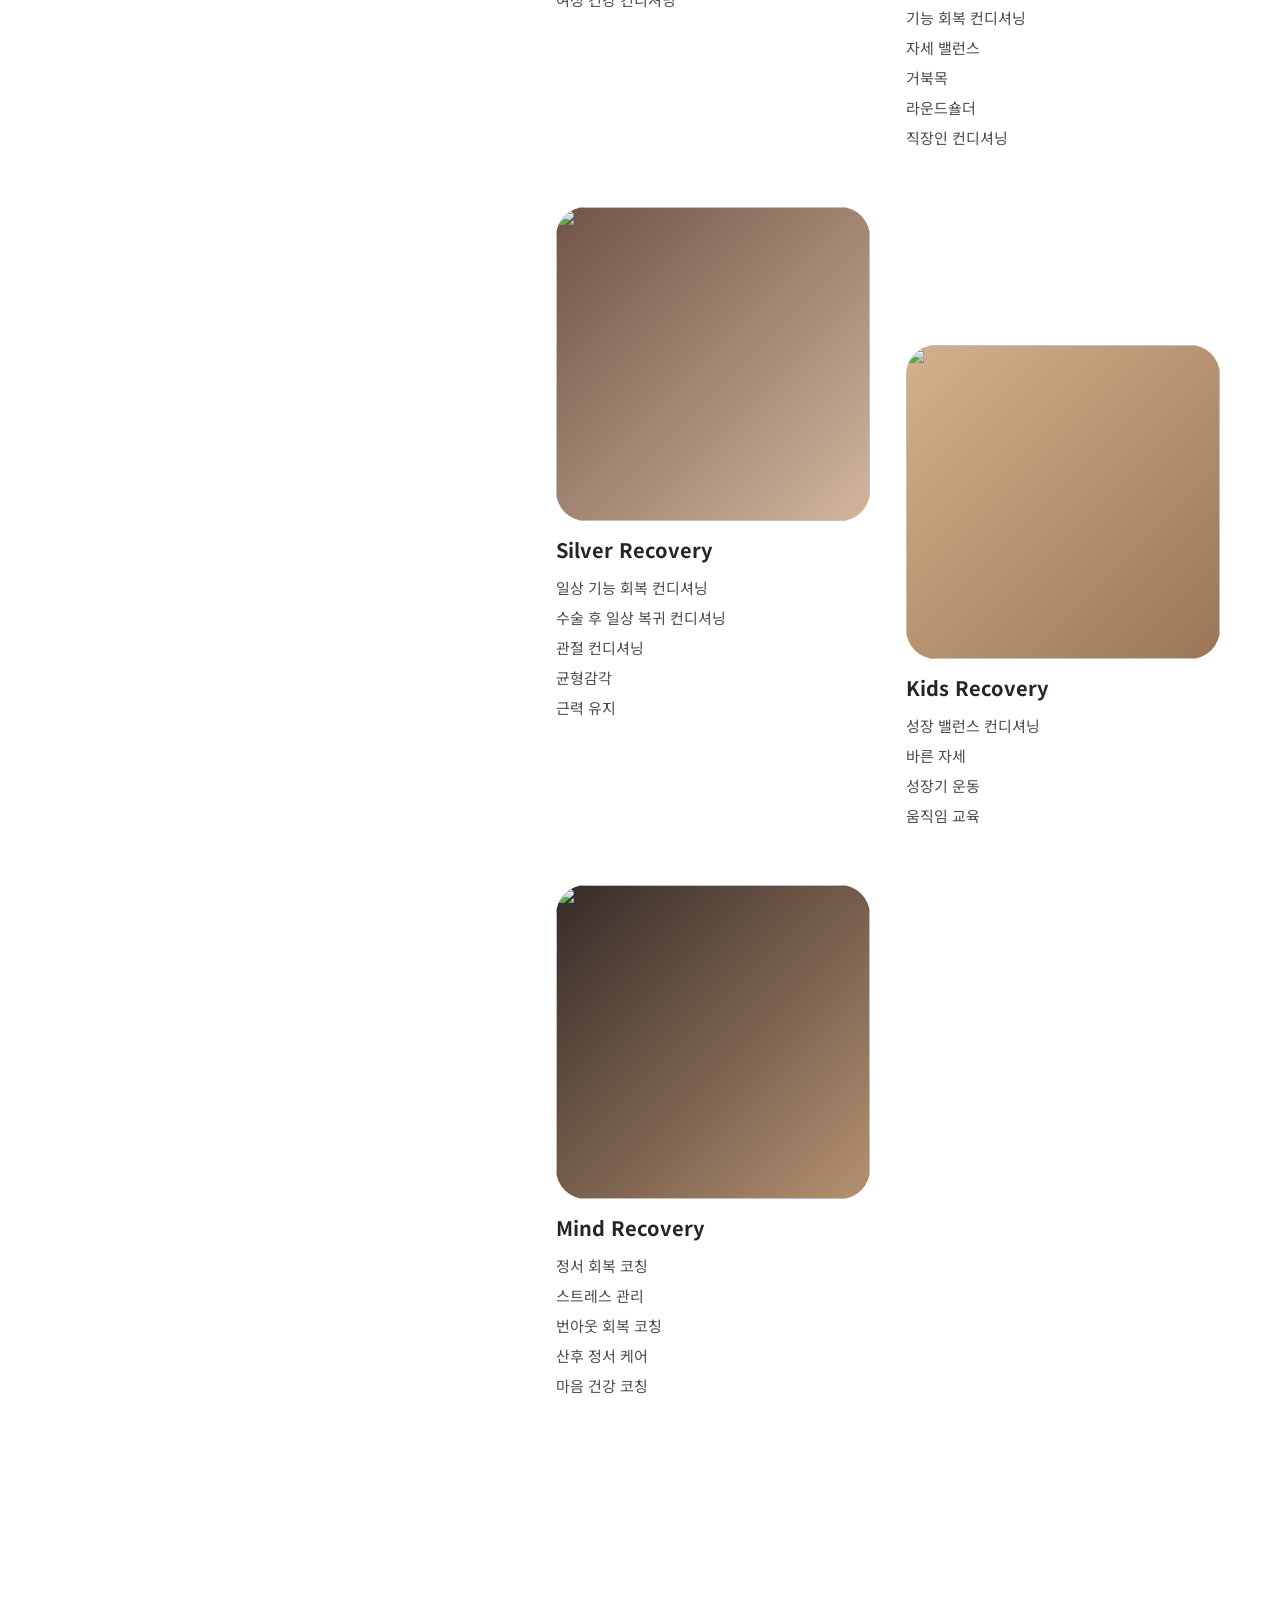
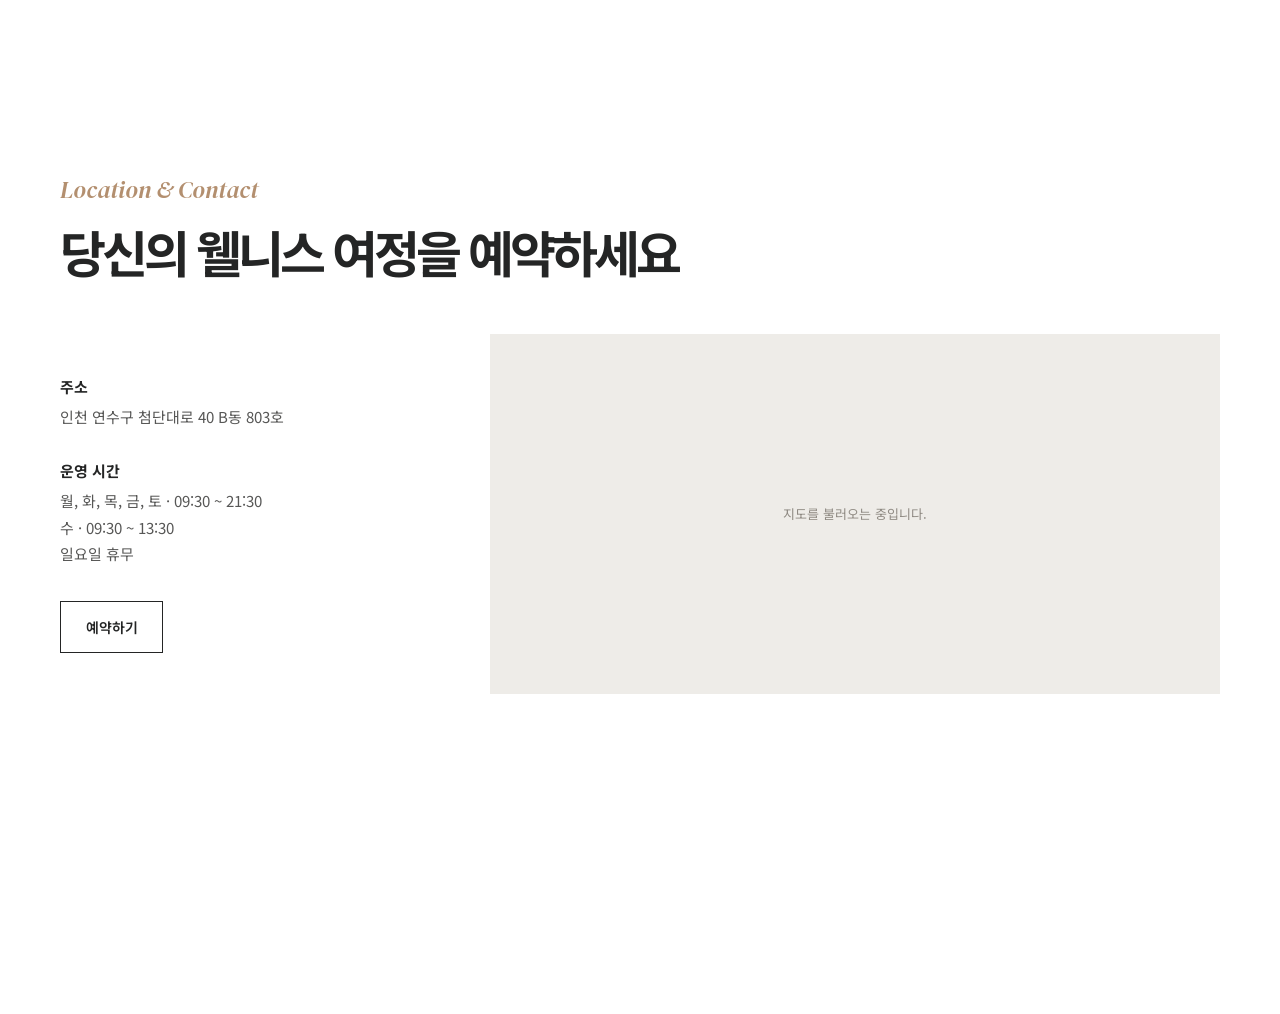
==== commit 5423a0f4: "Add the responsive location and contact experience Publish the Kakao Map location section with addre" ====
--- a/main/index.html
+++ b/main/index.html
@@ -5,6 +5,7 @@
     <meta name="viewport" content="width=device-width, initial-scale=1.0" />
     <title>GENOBODY — Recovery Your Body, Recover Your Life.</title>
     <link rel="stylesheet" href="../css/index.css" />
+    <script src="//dapi.kakao.com/v2/maps/sdk.js?appkey=817245a2c8d4c6dba8b8da968cfd09cc&autoload=false&libraries=services"></script>
   </head>
   <body>
 
@@ -16,7 +17,7 @@
           <a href="#geno-mom-program">PROGRAM</a>
           <a href="#geno-mom-system">RECOVERY SYSTEM</a>
           <a href="#geno-mom-numbers">ACADEMY</a>
-          <a href="#geno-mom-community">CONTACT</a>
+          <a href="#geno-mom-location">CONTACT</a>
         </nav>
       </header>
       <section class="geno-mom-hero geno-mom-wrap" aria-labelledby="geno-mom-hero-title">
@@ -289,7 +290,7 @@
           </article>
         </div>
       </section>
-      <section class="geno-mom-community" id="geno-mom-community" aria-labelledby="geno-mom-community-title">
+      <!-- <section class="geno-mom-community" id="geno-mom-community" aria-labelledby="geno-mom-community-title">
         <div class="geno-mom-wrap">
           <h2 id="geno-mom-community-title">엄마의 몸과 하루를<br class="geno-mom-break geno-mom-break--title">
             함께 이해하는 사람들.
@@ -336,6 +337,30 @@
               <div class="geno-mom-media">
               </div>
             </div>
+          </div>
+        </div>
+      </section> -->
+      <section class="geno-mom-location geno-mom-wrap" id="geno-mom-location" aria-labelledby="geno-mom-location-title">
+        <div class="geno-mom-location-heading">
+          <p class="geno-mom-eyebrow">Location &amp; Contact</p>
+          <h2 id="geno-mom-location-title">당신의 웰니스 여정을 예약하세요</h2>
+        </div>
+        <div class="geno-mom-location-layout">
+          <div class="geno-mom-location-info">
+            <dl>
+              <div>
+                <dt>주소</dt>
+                <dd>인천 연수구 첨단대로 40 B동 803호</dd>
+              </div>
+              <div>
+                <dt>운영 시간</dt>
+                <dd>월, 화, 목, 금, 토 · 09:30 ~ 21:30<br>수 · 09:30 ~ 13:30<br>일요일 휴무</dd>
+              </div>
+            </dl>
+            <a class="geno-mom-location-button" href="#geno-mom-recovery">예약하기</a>
+          </div>
+          <div class="geno-mom-location-map" id="geno-mom-kakao-map" aria-label="제노바디 위치 지도">
+            <span>지도를 불러오는 중입니다.</span>
           </div>
         </div>
       </section>
--- a/css/index.css
+++ b/css/index.css
@@ -118,6 +118,18 @@
 #geno-mom-page .geno-mom-community-list .geno-mom-media:nth-child(8) { flex-basis:375px; }
 #geno-mom-page .geno-mom-community-list:hover .geno-mom-community-track { animation-play-state:paused; }
 @keyframes geno-mom-community-roll { to { transform:translateX(calc(-50% - 8px)); } }
+#geno-mom-page .geno-mom-location { padding:135px 0 170px; }
+#geno-mom-page .geno-mom-location-heading { margin-bottom:52px; }
+#geno-mom-page .geno-mom-location-heading .geno-mom-eyebrow { margin-bottom:18px; font-size:24px; }
+#geno-mom-page .geno-mom-location-heading h2 { margin:0; }
+#geno-mom-page .geno-mom-location-layout { display:grid; grid-template-columns:350px minmax(0,1fr); gap:80px; align-items:center; }
+#geno-mom-page .geno-mom-location-info dl { margin:0; }
+#geno-mom-page .geno-mom-location-info dl > div + div { margin-top:28px; }
+#geno-mom-page .geno-mom-location-info dt { margin-bottom:5px; font-size:15px; font-weight:700; }
+#geno-mom-page .geno-mom-location-info dd { margin:0; color:#575756; font-size:15px; line-height:1.75; }
+#geno-mom-page .geno-mom-location-button { display:inline-flex; align-items:center; justify-content:center; min-width:103px; min-height:52px; margin-top:34px; padding:0 22px; border:1px solid #242525; color:#242525; font-size:14px; font-weight:600; text-decoration:none; }
+#geno-mom-page .geno-mom-location-map { position:relative; min-height:360px; overflow:hidden; background:#eeece8; }
+#geno-mom-page .geno-mom-location-map > span { position:absolute; top:50%; left:50%; color:#8f8a83; font-size:13px; transform:translate(-50%,-50%); white-space:nowrap; }
 @media (min-width:701px) { #geno-mom-page .geno-mom-program-intro { position:sticky; top:120px; align-self:start; } }
 @media (prefers-reduced-motion: no-preference) {
   #geno-mom-page.geno-mom-motion-ready [data-geno-mom-reveal] { opacity:0; transform:translateY(42px); transition:opacity .7s ease,transform .8s cubic-bezier(.22,1,.36,1); transition-delay:var(--reveal-delay,0ms); will-change:opacity,transform; }
@@ -213,4 +225,13 @@
   #geno-mom-page .geno-mom-community-list .geno-mom-media:nth-child(2) { flex-basis:245px; }
   #geno-mom-page .geno-mom-community-list .geno-mom-media:nth-child(3) { flex-basis:180px; }
   #geno-mom-page .geno-mom-community-list .geno-mom-media:nth-child(4) { flex-basis:225px; }
+  #geno-mom-page .geno-mom-location { padding:85px 0 110px; }
+  #geno-mom-page .geno-mom-location-heading { margin-bottom:34px; }
+  #geno-mom-page .geno-mom-location-heading .geno-mom-eyebrow { margin-bottom:12px; font-size:18px; }
+  #geno-mom-page .geno-mom-location-heading h2 { font-size:32px; }
+  #geno-mom-page .geno-mom-location-layout { grid-template-columns:1fr; gap:40px; }
+  #geno-mom-page .geno-mom-location-info dt { font-size:13px; }
+  #geno-mom-page .geno-mom-location-info dd { font-size:13px; }
+  #geno-mom-page .geno-mom-location-button { min-height:44px; margin-top:26px; font-size:13px; }
+  #geno-mom-page .geno-mom-location-map { min-height:300px; }
 }
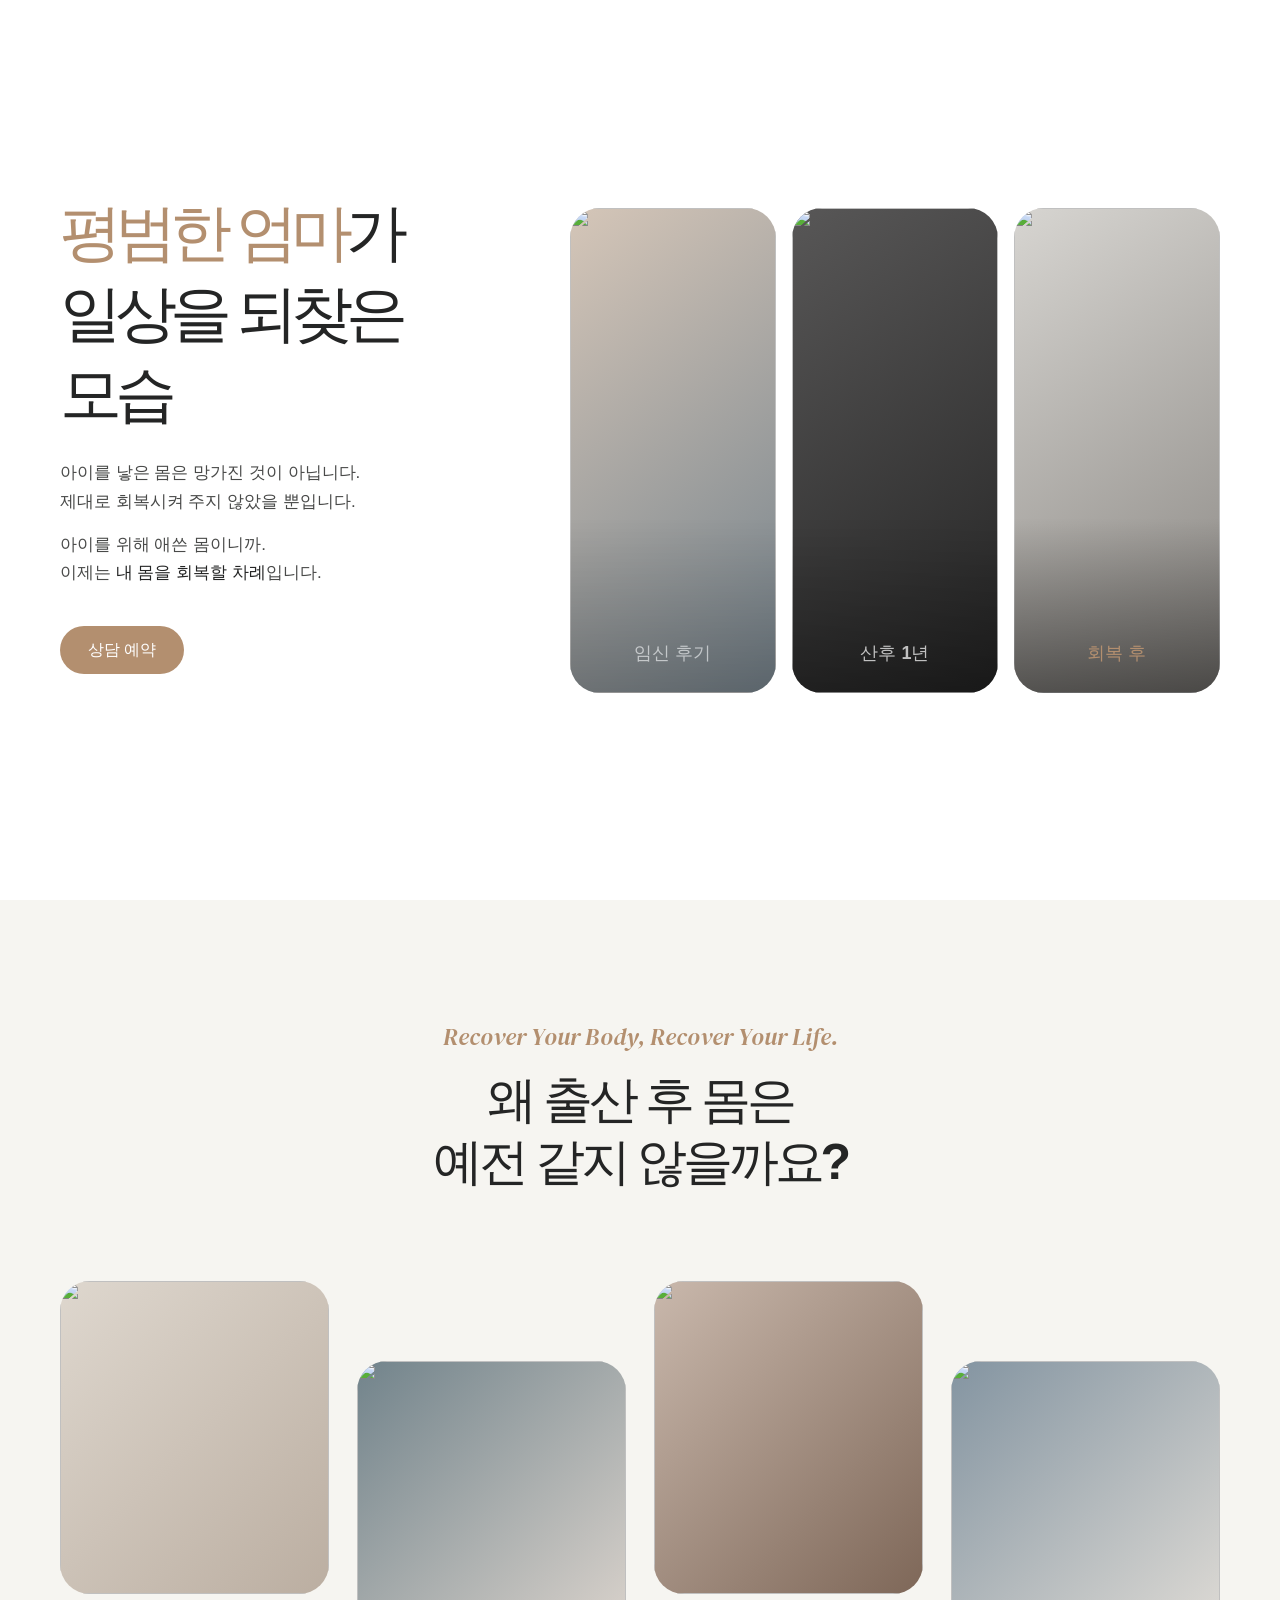
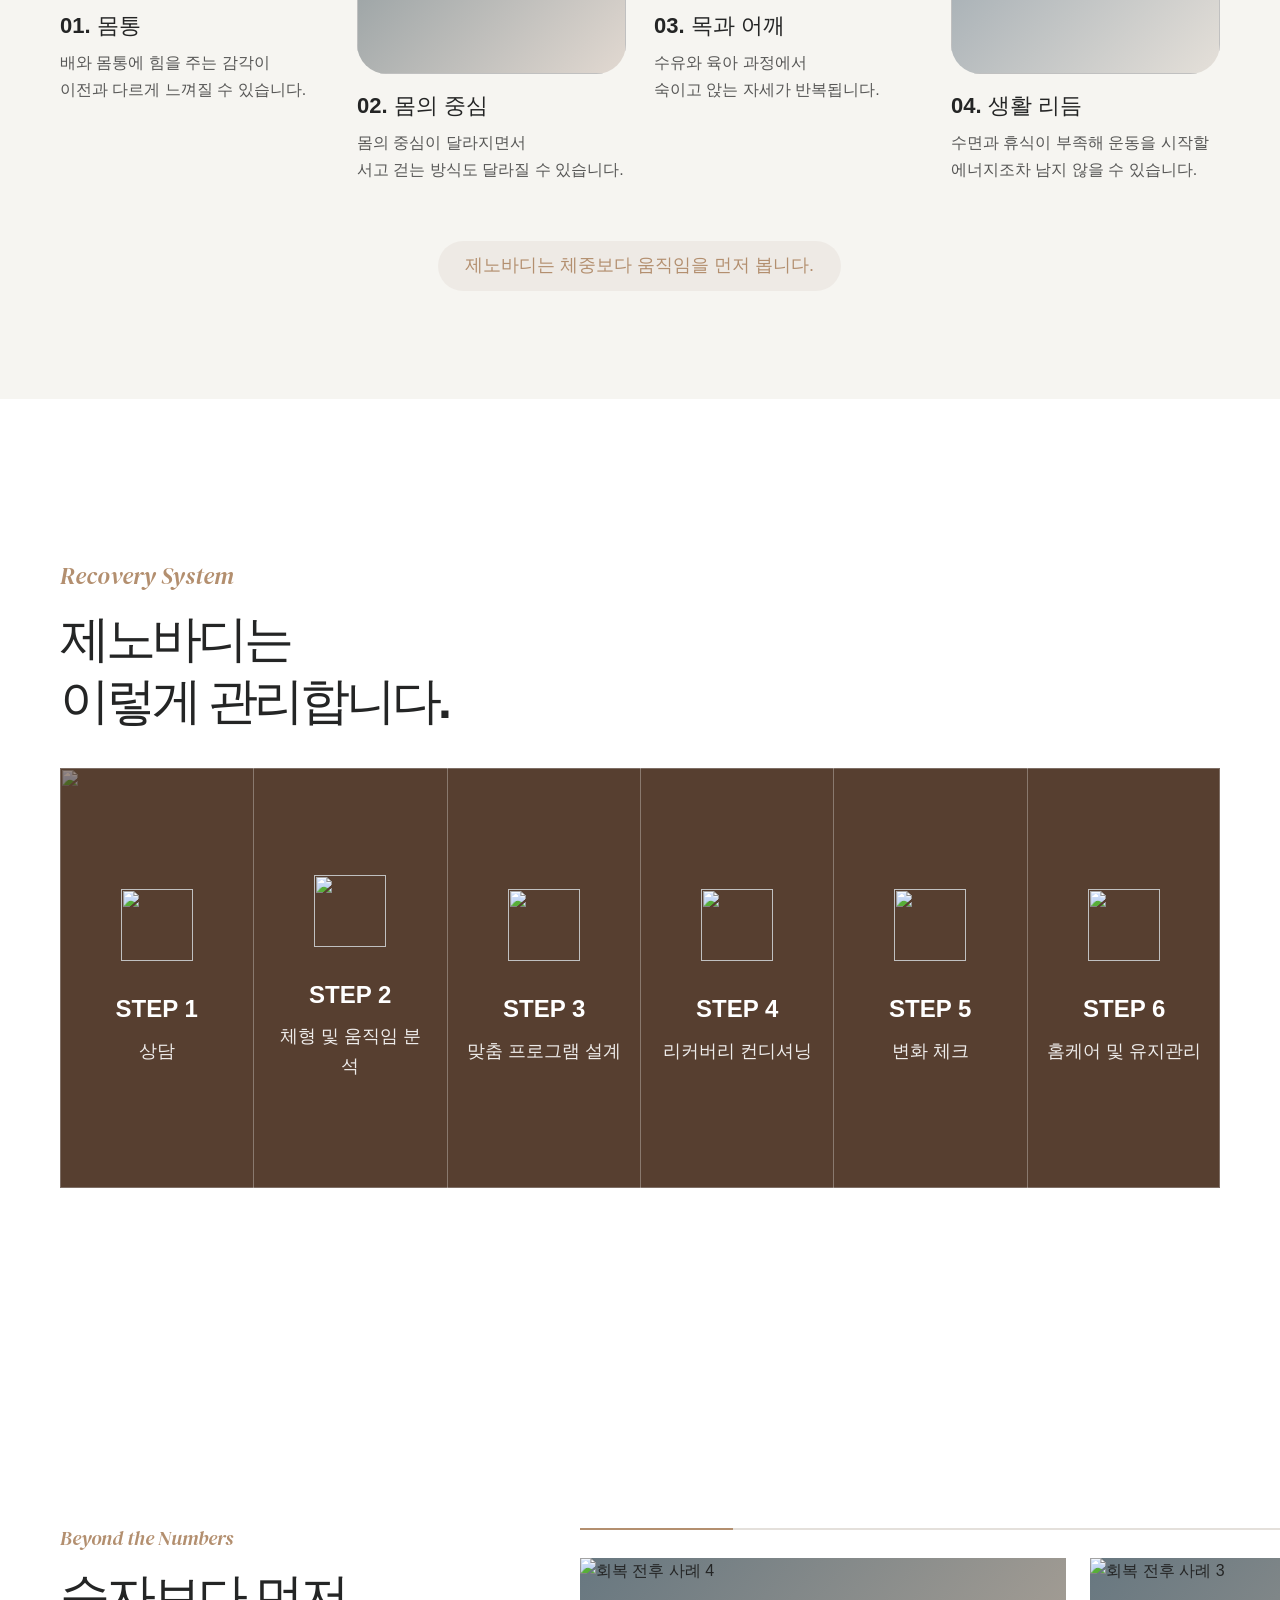
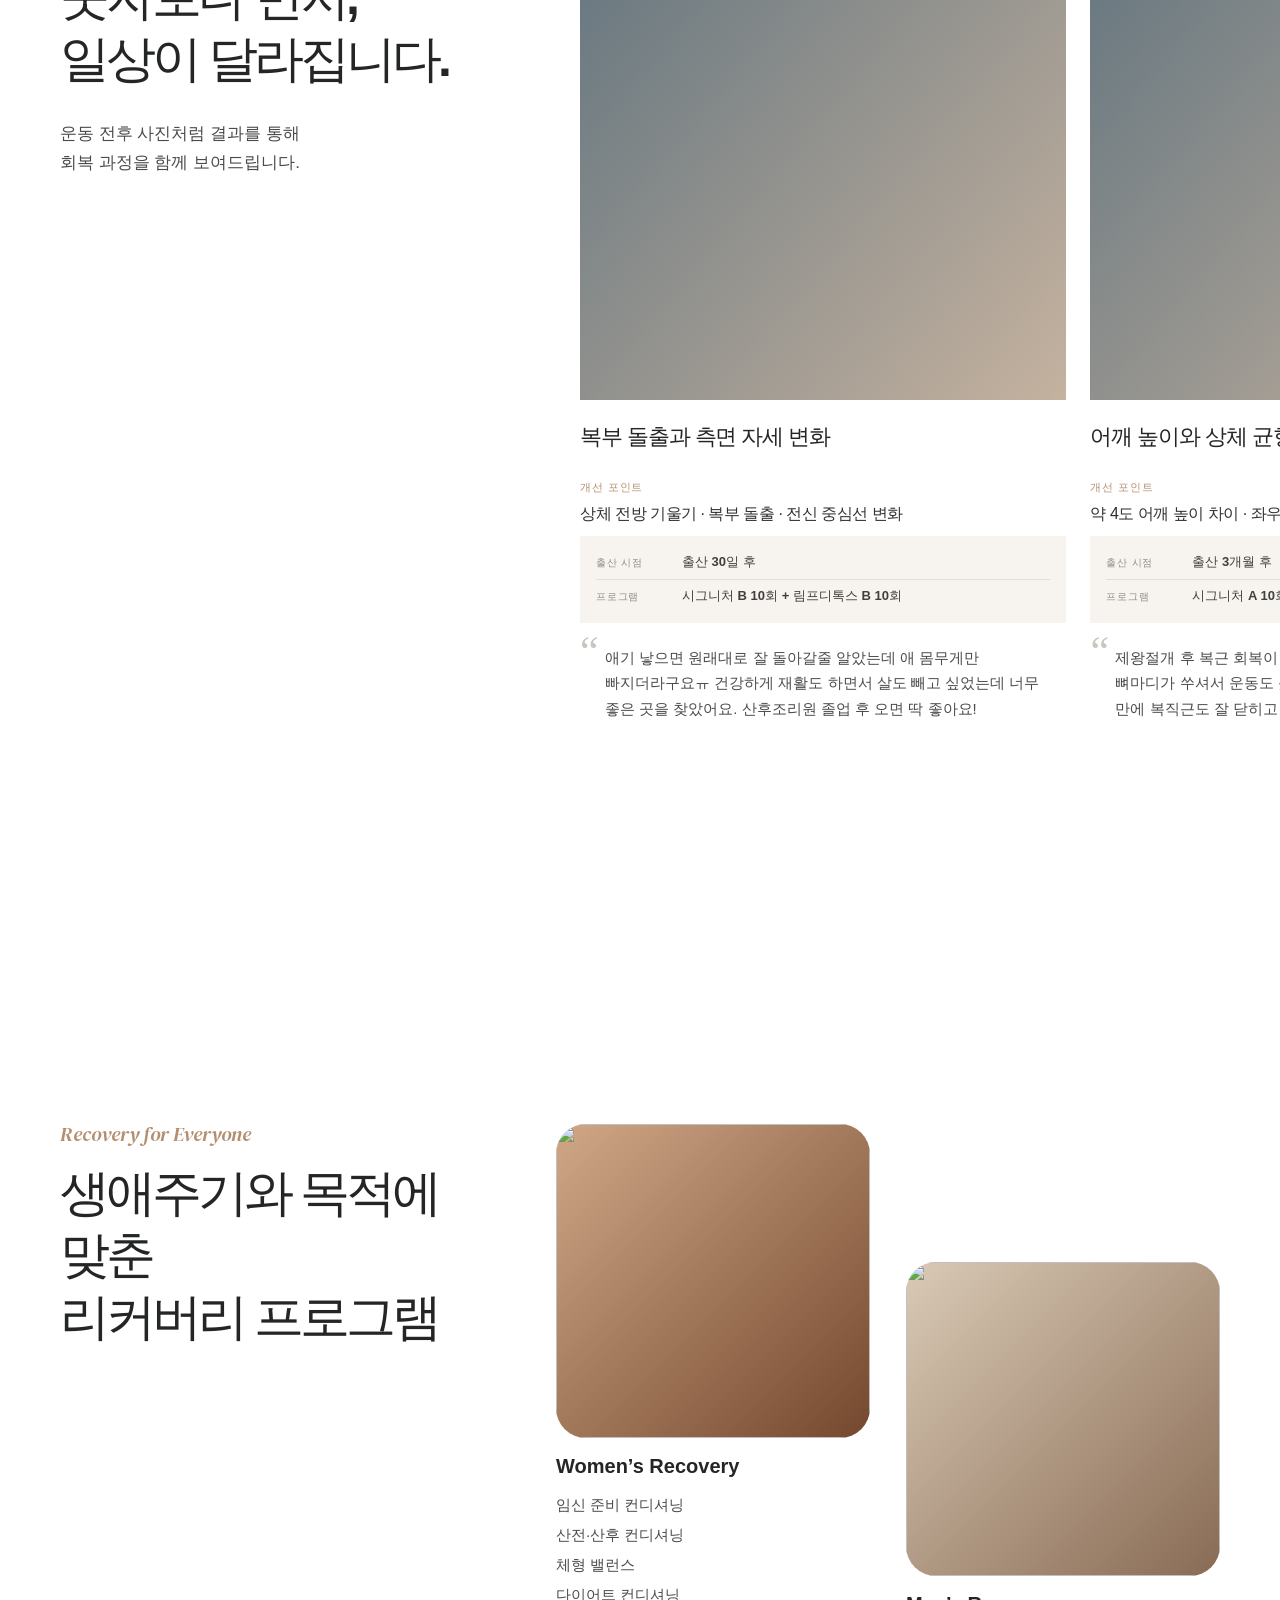
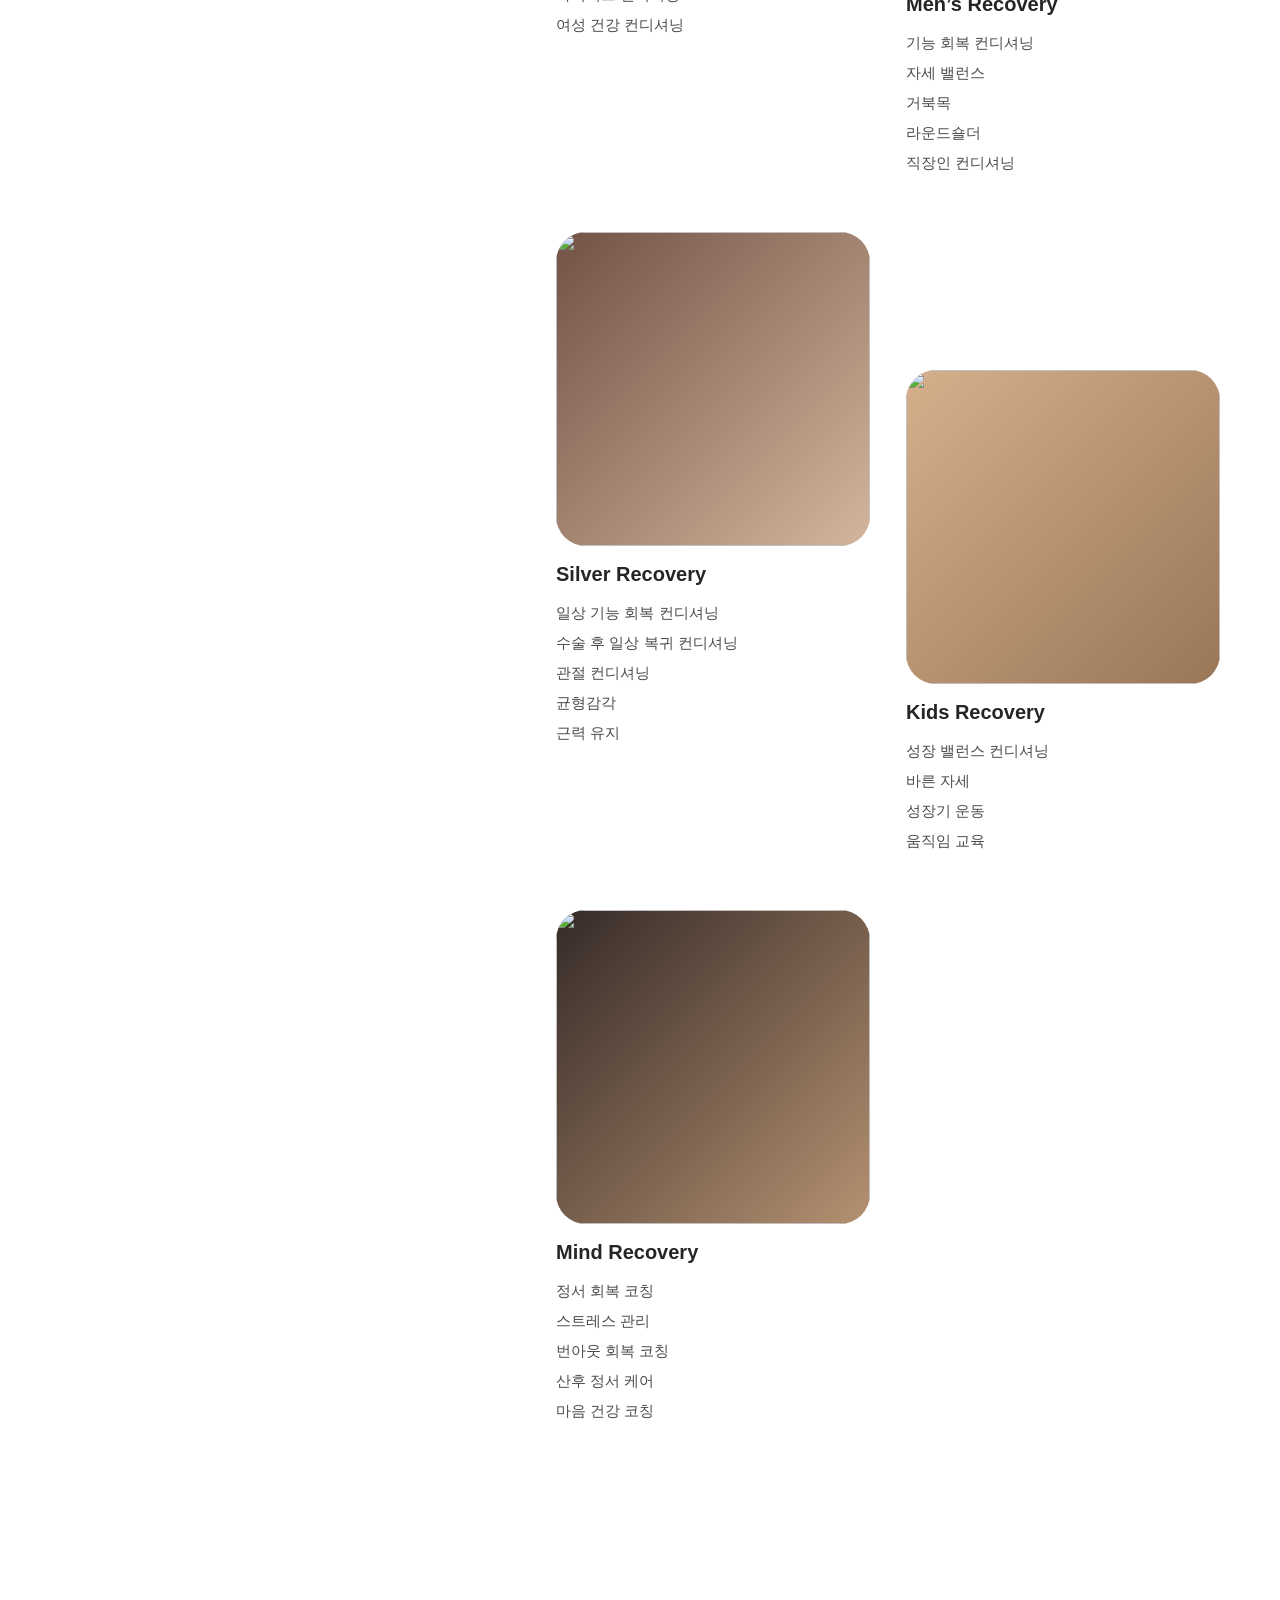
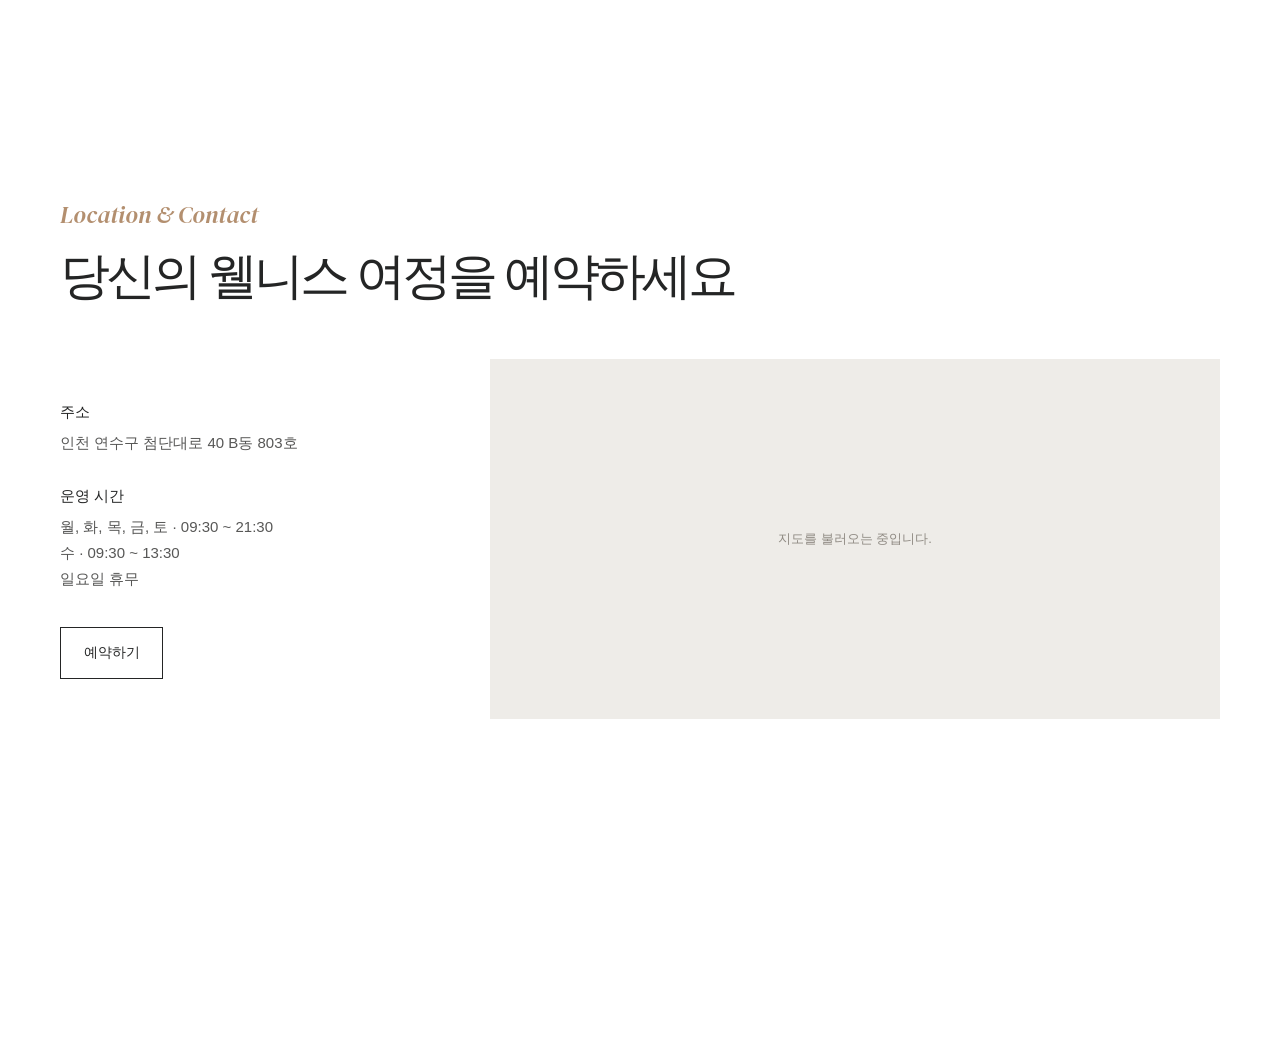
==== commit 166b2d8e: "Publish the refreshed postpartum recovery story Adds the new one-year recovery image and aligns its " ====
--- a/main/index.html
+++ b/main/index.html
@@ -5,12 +5,12 @@
     <meta name="viewport" content="width=device-width, initial-scale=1.0" />
     <title>GENOBODY — Recovery Your Body, Recover Your Life.</title>
     <link rel="stylesheet" href="../css/index.css" />
-    <script src="//dapi.kakao.com/v2/maps/sdk.js?appkey=817245a2c8d4c6dba8b8da968cfd09cc&autoload=false&libraries=services"></script>
   </head>
   <body>
 
+    <script src="//dapi.kakao.com/v2/maps/sdk.js?appkey=817245a2c8d4c6dba8b8da968cfd09cc&autoload=false&libraries=services"></script>
     <div id="geno-mom-page" class="geno-mom-page">
-      <header class="geno-mom-header geno-mom-wrap">
+      <!-- <header class="geno-mom-header geno-mom-wrap">
         <a class="geno-mom-brand" href="#geno-mom-page">GENOBODY</a>
         <nav class="geno-mom-nav" aria-label="주 메뉴">
           <a href="#geno-mom-recovery">GENOBODY</a>
@@ -19,18 +19,18 @@
           <a href="#geno-mom-numbers">ACADEMY</a>
           <a href="#geno-mom-location">CONTACT</a>
         </nav>
-      </header>
+      </header> -->
       <section class="geno-mom-hero geno-mom-wrap" aria-labelledby="geno-mom-hero-title">
         <div data-geno-mom-reveal>
           <h1 id="geno-mom-hero-title"><span class="geno-mom-accent">평범한 엄마</span>가<br class="geno-mom-break geno-mom-break--title">
             일상을 되찾은 모습
           </h1>
           <p class="geno-mom-copy">아이를 낳은 몸은 망가진 것이 아닙니다.<br class="geno-mom-break geno-mom-break--keep-mobile">
-            제대로 회복시켜 주지 않았을 뿐입니다.<br class="geno-mom-break geno-mom-break--keep-mobile"><br class="geno-mom-break geno-mom-break--keep-mobile">
-            아이를 위해 애쓴 몸이니까.<br class="geno-mom-break geno-mom-break--keep-mobile">
-            이제는 내 몸을 회복할 차례입니다.
+            제대로 회복시켜 주지 않았을 뿐입니다.<br class="geno-mom-break geno-mom-break--keep-mobile geno-mom-break--copy-gap">
+            <span class="geno-mom-copy-secondary">아이를 위해 애쓴 몸이니까.</span>
+            이제는 <span class="geno-mom-copy-emphasis">내 몸을 회복할 차례</span>입니다.
           </p>
-          <a class="geno-mom-button" href="#geno-mom-recovery">상담 예약</a>
+          <a class="geno-mom-button" href="/reservation">상담 예약</a>
         </div>
         <div class="geno-mom-hero-gallery" aria-label="회복 전후 이미지 영역">
           <div class="geno-mom-media" data-geno-mom-reveal>
@@ -149,6 +149,88 @@
           <div class="geno-mom-comparison-progress" aria-hidden="true"><span></span></div>
           <div class="geno-mom-comparison" aria-label="회복 전후 사례 슬라이드. 마우스로 끌어 넘길 수 있습니다." aria-roledescription="carousel" tabindex="0">
           <div class="geno-mom-comparison-track">
+
+
+            <!-- 1개월 -->
+            <article class="geno-mom-comparison-slide">
+              <div class="geno-mom-media">
+                <img src="https://raw.githubusercontent.com/winawon02/genobody/main/images/home_renew_af_04.jpg" alt="회복 전후 사례 4" loading="lazy">
+              </div>
+              <div class="geno-mom-comparison-meta">
+                <h3>복부 돌출과 측면 자세 변화</h3>
+                <div class="geno-mom-comparison-focus">
+                  <span class="geno-mom-comparison-label">개선 포인트</span>
+                  <p>상체 전방 기울기 · 복부 돌출 · 전신 중심선 변화</p>
+                </div>
+                <div class="geno-mom-comparison-details">
+                  <div><span>출산 시점</span><strong>출산 30일 후</strong></div>
+                  <div><span>프로그램</span><strong>시그니처 B 10회 + 림프디톡스 B 10회</strong></div>
+                </div>
+                <blockquote>애기 낳으면 원래대로 잘 돌아갈줄 알았는데 애 몸무게만 빠지더라구요ㅠ 건강하게 재활도 하면서 살도 빼고 싶었는데 너무 좋은 곳을 찾았어요. 산후조리원 졸업 후 오면 딱 좋아요!</blockquote>
+              </div>
+            </article>
+
+
+            <!-- 3개월 -->
+            <article class="geno-mom-comparison-slide">
+              <div class="geno-mom-media">
+                <img src="https://raw.githubusercontent.com/winawon02/genobody/main/images/home_renew_af_03.jpg" alt="회복 전후 사례 3" loading="lazy">
+              </div>
+              <div class="geno-mom-comparison-meta">
+                <h3>어깨 높이와 상체 균형 변화</h3>
+                <div class="geno-mom-comparison-focus">
+                  <span class="geno-mom-comparison-label">개선 포인트</span>
+                  <p>약 4도 어깨 높이 차이 · 좌우 상체 균형 · 서 있는 자세</p>
+                </div>
+                <div class="geno-mom-comparison-details">
+                  <div><span>출산 시점</span><strong>출산 3개월 후</strong></div>
+                  <div><span>프로그램</span><strong>시그니처 A 10회</strong></div>
+                </div>
+                <blockquote>제왕절개 후 복근 회복이 너무 안되고 온몸이 퉁퉁 부은 상태에 뼈마디가 쑤셔서 운동도 못하고 이대로 살아야되나 싶었는데 10번 만에 복직근도 잘 닫히고 엉덩이 기억상실증도 회복됐어요!</blockquote>
+              </div>
+            </article>
+
+
+            <!-- 1년 -->
+            <article class="geno-mom-comparison-slide">
+              <div class="geno-mom-media">
+                <img src="https://raw.githubusercontent.com/winawon02/genobody/main/images/home_renew_af_05.jpg" alt="골반 정렬과 복부 라인 회복 전후 사례" loading="lazy">
+              </div>
+              <div class="geno-mom-comparison-meta">
+                <h3>골반 정렬과 복부 라인 변화</h3>
+                <div class="geno-mom-comparison-focus">
+                  <span class="geno-mom-comparison-label">개선 포인트</span>
+                  <p>골반 전방 기울기 · 복부 돌출 완화 · 옆모습 중심선 변화</p>
+                </div>
+                <div class="geno-mom-comparison-details">
+                  <div><span>출산 시점</span><strong>출산 1년 후</strong></div>
+                  <div><span>프로그램</span><strong>시그니처 B 10회</strong></div>
+                </div>
+                <blockquote>출산 후 시간이 꽤 지났는데도 배가 앞으로 나와 보이고 자세가 늘 불편했어요. 골반부터 차근차근 잡아주니 옆모습이 달라지고 몸을 쓰는 느낌도 한결 편해졌어요.</blockquote>
+              </div>
+            </article>
+
+
+            <!-- 7년 -->
+            <article class="geno-mom-comparison-slide">
+              <div class="geno-mom-media">
+                <img src="https://raw.githubusercontent.com/winawon02/genobody/main/images/home_renew_af_02.jpg" alt="회복 전후 사례 2" loading="lazy">
+              </div>
+              <div class="geno-mom-comparison-meta">
+                <h3>12kg 감량과 전신 실루엣 변화</h3>
+                <div class="geno-mom-comparison-focus">
+                  <span class="geno-mom-comparison-label">개선 포인트</span>
+                  <p>12kg 감량 · 복부 볼륨 감소 · 허리와 하체 라인 변화</p>
+                </div>
+                <div class="geno-mom-comparison-details">
+                  <div><span>출산 시점</span><strong>출산 7년 후</strong></div>
+                  <div><span>프로그램</span><strong>9kg 책임감량코스 + 시그니처 B 10회</strong></div>
+                </div>
+                <blockquote>출산 후 리즈 시절로 돌아가고 싶어서 안해본 다이어트가 없어요. 배가 너무 안빠졌는데 거짓말처럼 뱃살만 쏙 들어갔어요.</blockquote>
+              </div>
+            </article>
+
+            <!-- 30년 -->
             <article class="geno-mom-comparison-slide">
               <div class="geno-mom-media">
                 <img src="https://raw.githubusercontent.com/winawon02/genobody/main/images/home_renew_af_01.jpg" alt="회복 전후 사례 1" loading="lazy">
@@ -160,63 +242,13 @@
                   <p>아랫배 볼륨 · 복부 탄력 · 좌우 허리 라인</p>
                 </div>
                 <div class="geno-mom-comparison-details">
-                  <div><span>출산 시점</span><strong>출산 10개월 후</strong></div>
+                  <div><span>출산 시점</span><strong>출산 30년 후</strong></div>
                   <div><span>프로그램</span><strong>림프디톡스 B 10회</strong></div>
                 </div>
-                <blockquote>출산 후 살은 빠졌지만 아랫배와 허리선은 그대로였어요. 관리받으며 배에 힘이 생기고 옆 라인도 정리되는 변화를 느꼈어요.</blockquote>
-              </div>
-            </article>
-            <article class="geno-mom-comparison-slide">
-              <div class="geno-mom-media">
-                <img src="https://raw.githubusercontent.com/winawon02/genobody/main/images/home_renew_af_02.jpg" alt="회복 전후 사례 2" loading="lazy">
-              </div>
-              <div class="geno-mom-comparison-meta">
-                <h3>12kg 감량과 전신 실루엣 변화</h3>
-                <div class="geno-mom-comparison-focus">
-                  <span class="geno-mom-comparison-label">개선 포인트</span>
-                  <p>12kg 감량 · 복부 볼륨 감소 · 허리와 하체 라인 변화</p>
-                </div>
-                <div class="geno-mom-comparison-details">
-                  <div><span>출산 시점</span><strong>출산 2년 후</strong></div>
-                  <div><span>프로그램</span><strong>9kg 책임감량코스 + 시그니처 B 10회</strong></div>
-                </div>
-                <blockquote>혼자 시작하기 막막했는데 총 12kg을 감량했어요. 배뿐 아니라 옆모습과 다리 라인까지 달라져 예전 옷을 다시 입고 있어요.</blockquote>
-              </div>
-            </article>
-            <article class="geno-mom-comparison-slide">
-              <div class="geno-mom-media">
-                <img src="https://raw.githubusercontent.com/winawon02/genobody/main/images/home_renew_af_03.jpg" alt="회복 전후 사례 3" loading="lazy">
-              </div>
-              <div class="geno-mom-comparison-meta">
-                <h3>어깨 높이와 상체 균형 변화</h3>
-                <div class="geno-mom-comparison-focus">
-                  <span class="geno-mom-comparison-label">개선 포인트</span>
-                  <p>약 4도 어깨 높이 차이 · 좌우 상체 균형 · 서 있는 자세</p>
-                </div>
-                <div class="geno-mom-comparison-details">
-                  <div><span>출산 시점</span><strong>출산 1년 6개월 후</strong></div>
-                  <div><span>프로그램</span><strong>시그니처 A 10회</strong></div>
-                </div>
-                <blockquote>사진마다 한쪽 어깨가 내려가 보여 체형 탓이라 생각했어요. 어깨선이 반듯해지고 한쪽으로 기대는 습관도 줄었어요.</blockquote>
-              </div>
-            </article>
-            <article class="geno-mom-comparison-slide">
-              <div class="geno-mom-media">
-                <img src="https://raw.githubusercontent.com/winawon02/genobody/main/images/home_renew_af_04.jpg" alt="회복 전후 사례 4" loading="lazy">
-              </div>
-              <div class="geno-mom-comparison-meta">
-                <h3>복부 돌출과 측면 자세 변화</h3>
-                <div class="geno-mom-comparison-focus">
-                  <span class="geno-mom-comparison-label">개선 포인트</span>
-                  <p>상체 전방 기울기 · 복부 돌출 · 전신 중심선 변화</p>
-                </div>
-                <div class="geno-mom-comparison-details">
-                  <div><span>출산 시점</span><strong>출산 3년 후</strong></div>
-                  <div><span>프로그램</span><strong>시그니처 B 10회 + 림프디톡스 B 10회</strong></div>
-                </div>
-                <blockquote>배를 앞으로 내미는 자세가 굳어 있었어요. 관리 후 몸이 앞으로 쏠리는 느낌이 줄고 자세와 배 라인이 함께 달라졌어요.</blockquote>
-              </div>
-            </article>
+                <blockquote>애기 낳으면 원래대로 잘 돌아갈줄 알았는데 애 몸무게만 빠지더라구요ㅠ 건강하게 재활도 하면서 살도 빼고 싶었는데 너무 좋은 곳을 찾았어요. 산후조리원 졸업 후 오면 딱 좋아요!</blockquote>
+              </div>
+            </article>
+
           </div>
         </div>
         </div>
@@ -357,7 +389,7 @@
                 <dd>월, 화, 목, 금, 토 · 09:30 ~ 21:30<br>수 · 09:30 ~ 13:30<br>일요일 휴무</dd>
               </div>
             </dl>
-            <a class="geno-mom-location-button" href="#geno-mom-recovery">예약하기</a>
+            <a class="geno-mom-location-button" href="/reservation">예약하기</a>
           </div>
           <div class="geno-mom-location-map" id="geno-mom-kakao-map" aria-label="제노바디 위치 지도">
             <span>지도를 불러오는 중입니다.</span>
--- a/css/index.css
+++ b/css/index.css
@@ -1,11 +1,17 @@
-@import url("https://fonts.googleapis.com/css2?family=DM+Serif+Display:ital@0;1&family=Noto+Sans+KR:wght@400;500;600;700&display=swap");
+@import url("https://cdn.jsdelivr.net/gh/orioncactus/pretendard@v1.3.9/dist/web/static/pretendard.css");
+@import url("https://fonts.googleapis.com/css2?family=DM+Serif+Display:ital@0;1&display=swap");
 
 body { margin:0; }
 
 #geno-mom-page { --ink:#242525; --paper:#fff; --cream:#f6f5f1; --accent:#b38f6f; --line:#e5e2dc; --content-gutter:max(60px,calc((100vw - 1440px) / 2)); --section-title-width:440px; --section-content-gap:80px; }
 #geno-mom-page, #geno-mom-page * { box-sizing:border-box; }
 #geno-mom-page { scroll-behavior:smooth; }
-#geno-mom-page { position:relative; color:var(--ink); background:var(--paper); font-family:"Noto Sans KR", Arial, sans-serif; font-size:16px; line-height:1.65; }
+#geno-mom-page { position:relative; color:var(--ink); background:var(--paper); font-family:"Pretendard", Arial, sans-serif !important; font-size:16px; font-weight:400; line-height:1.65; font-synthesis:none; }
+#geno-mom-page h1, #geno-mom-page h2, #geno-mom-page h3, #geno-mom-page h4, #geno-mom-page strong, #geno-mom-page b { font-family:"Pretendard", Arial, sans-serif !important; font-weight:700 !important; }
+#geno-mom-page .geno-mom-eyebrow { font-family:"DM Serif Display", Georgia, serif !important; font-weight:400 !important; }
+#geno-mom-page p, #geno-mom-page span, #geno-mom-page small, #geno-mom-page dd, #geno-mom-page dt, #geno-mom-page a { font-family:"Pretendard", Arial, sans-serif !important; }
+#geno-mom-page .geno-mom-button, #geno-mom-page .geno-mom-location-button { font-weight:600 !important; }
+#geno-mom-page .geno-mom-nav a { font-weight:500 !important; }
 #geno-mom-page img { display:block; width:100%; height:100%; object-fit:cover; }
 #geno-mom-page .geno-mom-wrap { width:min(100% - 120px, 1440px); margin:auto; }
 #geno-mom-page .geno-mom-eyebrow { margin:0 0 18px; color:var(--accent); font:italic 20px/1 "DM Serif Display", serif; }
@@ -13,6 +19,12 @@
 #geno-mom-page h1, #geno-mom-page h2, #geno-mom-page h3, #geno-mom-page p { margin-top:0; overflow-wrap:break-word; word-break:keep-all; }
 #geno-mom-page h2 { margin-bottom:36px; font-size:50px; letter-spacing:-.08em; line-height:1.24; }
 #geno-mom-page .geno-mom-copy { max-width:430px; margin-bottom:38px; color:#494a49; font-size:17px; line-height:1.7; }
+#geno-mom-page .geno-mom-copy br.geno-mom-break--copy-gap { display:block; height:0; line-height:0; }
+#geno-mom-page .geno-mom-copy-secondary { display:block; margin-top:14px; }
+#geno-mom-page .geno-mom-copy-emphasis { position:relative; display:inline-block; margin:0; color:var(--ink); font-weight:700 !important; }
+#geno-mom-page .geno-mom-copy-emphasis::after { position:absolute; right:0; bottom:-2px; left:0; height:2px; content:""; background:var(--accent); transform:scaleX(0); transform-origin:left center; animation:geno-mom-copy-underline 1.8s cubic-bezier(.22,1,.36,1) .35s infinite alternate; }
+@keyframes geno-mom-copy-underline { to { transform:scaleX(1); } }
+@media (prefers-reduced-motion: reduce) { #geno-mom-page .geno-mom-copy-emphasis::after { animation:none; transform:scaleX(1); } }
 #geno-mom-page .geno-mom-media { position:relative; overflow:hidden; background:linear-gradient(135deg,#ded7ce,#bbaea1); }
 #geno-mom-page .geno-mom-button { display:inline-flex; align-items:center; min-height:48px; padding:0 28px; border-radius:99px; background:var(--accent); color:#fff; font-size:16px; text-decoration:none; }
 #geno-mom-page .geno-mom-header { position:absolute; top:0; left:50%; z-index:10; height:90px; display:flex; align-items:center; justify-content:space-between; transform:translateX(-50%); }
@@ -85,7 +97,7 @@
 #geno-mom-page .geno-mom-comparison-details > div + div { padding-left:0; border-top:1px solid #e2ddd5; }
 #geno-mom-page .geno-mom-comparison-details span { color:#918a82; font-size:10px; font-weight:700; letter-spacing:.08em; }
 #geno-mom-page .geno-mom-comparison-details strong { color:#3f403f; font-size:13px; line-height:1.45; }
-#geno-mom-page .geno-mom-comparison-meta blockquote { position:relative; margin:12px 0 0; padding:2px 0 0 25px; border:0; background:none; color:#4a4b4a; font-size:15px; line-height:1.7; }
+#geno-mom-page .geno-mom-comparison-meta blockquote {word-break: keep-all; position:relative; margin:12px 0 0; padding:2px 0 0 25px; border:0; background:none; color:#4a4b4a; font-size:15px; line-height:1.7; }
 #geno-mom-page .geno-mom-comparison-meta blockquote::before { position:absolute; top:-8px; left:0; color:#c9c5bf; content:"“"; font:42px/.8 Georgia, serif; }
 
 #geno-mom-page .geno-mom-program { display:grid; grid-template-columns:var(--section-title-width) minmax(0,1fr); gap:56px; padding:180px 0 250px; }
@@ -161,9 +173,10 @@
   #geno-mom-page .geno-mom-nav a { font-size:7px; }
   #geno-mom-page .geno-mom-eyebrow { margin-bottom:12px; font-size:16px; }
   #geno-mom-page h2 { margin-bottom:24px; font-size:32px; }
-  #geno-mom-page .geno-mom-copy { max-width:340px; margin-bottom:28px; font-size:clamp(15px,4vw,17px); }
-  #geno-mom-page .geno-mom-button { min-height:40px; padding:0 22px; font-size:14px; }
-  #geno-mom-page .geno-mom-hero { min-height:0; grid-template-columns:1fr; gap:52px; padding:120px 0 80px; }
+  #geno-mom-page .geno-mom-copy { max-width:340px; margin-bottom:38px; font-size:clamp(15px,4vw,17px); }
+  #geno-mom-page .geno-mom-copy-secondary { margin-top:10px; }
+  #geno-mom-page .geno-mom-button { min-height:44px; padding:0 28px; font-size:15px; }
+  #geno-mom-page .geno-mom-hero { min-height:0; grid-template-columns:1fr; gap:52px; padding:60px 0 80px; }
   #geno-mom-page .geno-mom-hero h1 { margin:24px 0 28px; font-size:clamp(34px,9vw,42px); }
   #geno-mom-page .geno-mom-hero-gallery { grid-template-columns:1fr; height:auto; gap:16px; }
   #geno-mom-page .geno-mom-hero-gallery .geno-mom-media { aspect-ratio:1/1; }
@@ -172,13 +185,14 @@
   #geno-mom-page .geno-mom-problem { padding:72px 0 62px; }
   #geno-mom-page .geno-mom-problem .geno-mom-wrap { width:min(100% - 40px, 520px); }
   #geno-mom-page .geno-mom-problem .geno-mom-eyebrow { margin-bottom:12px; font-size:18px; }
+  #geno-mom-page .geno-mom-system .geno-mom-eyebrow { margin-bottom:12px; font-size:18px; line-height:1; }
   #geno-mom-page .geno-mom-problem h2 { margin-bottom:48px; font-size:32px; }
   #geno-mom-page .geno-mom-cards { grid-template-columns:repeat(2,1fr); gap:24px 12px; }
   #geno-mom-page .geno-mom-card .geno-mom-media { margin-bottom:10px; border-radius:14px; }
   #geno-mom-page .geno-mom-card:nth-child(even) { padding-top:48px; }
-  #geno-mom-page .geno-mom-card strong { margin-bottom:5px; font-size:14px; }
-  #geno-mom-page .geno-mom-card p { font-size:12px; }
-  #geno-mom-page .geno-mom-problem-note { margin-top:32px; padding:7px 18px; font-size:12px; }
+  #geno-mom-page .geno-mom-card strong { margin-bottom:5px; font-size:16px; }
+  #geno-mom-page .geno-mom-card p { font-size:14px; }
+  #geno-mom-page .geno-mom-problem-note { margin-top:32px; padding:7px 18px; font-size:14px; }
   #geno-mom-page .geno-mom-system { padding:85px 0 100px; }
   #geno-mom-page .geno-mom-system-heading { width:min(100% - 40px, 520px); }
   #geno-mom-page .geno-mom-system .geno-mom-banner { width:100%; min-height:230px; margin:0; padding:0; }
@@ -186,9 +200,9 @@
   #geno-mom-page .geno-mom-step { min-height:164px; padding:24px 10px; }
   #geno-mom-page .geno-mom-step:nth-of-type(3n + 1) { border-left:0; }
   #geno-mom-page .geno-mom-step:nth-of-type(n + 4) { border-top:1px solid rgba(255,255,255,.3); }
-  #geno-mom-page .geno-mom-step-icon { width:34px; height:34px; margin-bottom:12px; }
-  #geno-mom-page .geno-mom-step b { font-size:11px; }
-  #geno-mom-page .geno-mom-step small { font-size:9px; }
+  #geno-mom-page .geno-mom-step-icon { width:40px; height:40px; margin-bottom:12px; }
+  #geno-mom-page .geno-mom-step b { font-size:13px; margin-bottom: 0px;}
+  #geno-mom-page .geno-mom-step small { font-size:12px; }
   #geno-mom-page .geno-mom-numbers { display:block; width:100%; margin:0; padding:82px 0 100px; }
   #geno-mom-page .geno-mom-numbers-copy { width:auto; min-width:0; margin:0 20px 35px; }
   #geno-mom-page .geno-mom-numbers h2, #geno-mom-page .geno-mom-program h2 { min-width:0; }
@@ -201,22 +215,22 @@
   #geno-mom-page .geno-mom-comparison-meta { margin-top:14px; padding-right:12px; }
   #geno-mom-page .geno-mom-comparison-meta h3 { margin-bottom:20px; font-size:18px; }
   #geno-mom-page .geno-mom-comparison-focus { margin-bottom:8px; }
-  #geno-mom-page .geno-mom-comparison-label { margin-bottom:4px; font-size:9px; }
-  #geno-mom-page .geno-mom-comparison-focus p { font-size:13px; line-height:1.5; }
-  #geno-mom-page .geno-mom-comparison-details { margin-bottom:15px; padding:8px 12px; }
+  #geno-mom-page .geno-mom-comparison-label { margin-bottom:4px; font-size:10px; }
+  #geno-mom-page .geno-mom-comparison-focus p { font-size:14px; line-height:1.5; }
+  #geno-mom-page .geno-mom-comparison-details { margin-bottom:15px; padding:6px 14px; }
   #geno-mom-page .geno-mom-comparison-details > div { grid-template-columns:56px minmax(0,1fr); gap:6px; padding:6px 0; }
   #geno-mom-page .geno-mom-comparison-details > div + div { padding-left:0; }
-  #geno-mom-page .geno-mom-comparison-details span { font-size:8px; }
-  #geno-mom-page .geno-mom-comparison-details strong { font-size:11px; line-height:1.4; }
-  #geno-mom-page .geno-mom-comparison-meta blockquote { margin-top:10px; padding:2px 0 0 20px; font-size:12px; line-height:1.6; }
+  #geno-mom-page .geno-mom-comparison-details span { font-size:12px; font-weight: 600; }
+  #geno-mom-page .geno-mom-comparison-details strong { font-size:12px; line-height:1.4; font-weight: 600;}
+  #geno-mom-page .geno-mom-comparison-meta blockquote { margin-top:10px; padding:2px 0 0 20px; font-size:14px; line-height:1.6; }
   #geno-mom-page .geno-mom-comparison-meta blockquote::before { top:-5px; color:#d0ccc6; font-size:34px; }
   #geno-mom-page .geno-mom-program-card .geno-mom-media { border-radius:14px; }
   #geno-mom-page .geno-mom-program { grid-template-columns:1fr; gap:32px; padding:85px 0 110px; }
   #geno-mom-page .geno-mom-program-grid { gap:35px 16px; }
   #geno-mom-page .geno-mom-program-card:nth-child(2) { margin-top:70px; }
   #geno-mom-page .geno-mom-program-card:nth-child(4) { margin-top:70px; }
-  #geno-mom-page .geno-mom-program-card h3 { margin-bottom:8px; font-size:15px; }
-  #geno-mom-page .geno-mom-program-card p { white-space:normal; font-size:12px; line-height:1.8; }
+  #geno-mom-page .geno-mom-program-card h3 { margin-bottom:8px; font-size:16px; }
+  #geno-mom-page .geno-mom-program-card p { white-space:normal; font-size:13px; line-height:1.8; }
   #geno-mom-page .geno-mom-program-card .geno-mom-break { display:block; }
   #geno-mom-page .geno-mom-community { padding-top:85px; }
   #geno-mom-page .geno-mom-community p { margin-bottom:45px; font-size:14px; }
@@ -230,8 +244,8 @@
   #geno-mom-page .geno-mom-location-heading .geno-mom-eyebrow { margin-bottom:12px; font-size:18px; }
   #geno-mom-page .geno-mom-location-heading h2 { font-size:32px; }
   #geno-mom-page .geno-mom-location-layout { grid-template-columns:1fr; gap:40px; }
-  #geno-mom-page .geno-mom-location-info dt { font-size:13px; }
-  #geno-mom-page .geno-mom-location-info dd { font-size:13px; }
-  #geno-mom-page .geno-mom-location-button { min-height:44px; margin-top:26px; font-size:13px; }
+  #geno-mom-page .geno-mom-location-info dt { font-size:14px; }
+  #geno-mom-page .geno-mom-location-info dd { font-size:14px; }
+  #geno-mom-page .geno-mom-location-button { min-height:44px; margin-top:26px; font-size:14px; }
   #geno-mom-page .geno-mom-location-map { min-height:300px; }
 }
